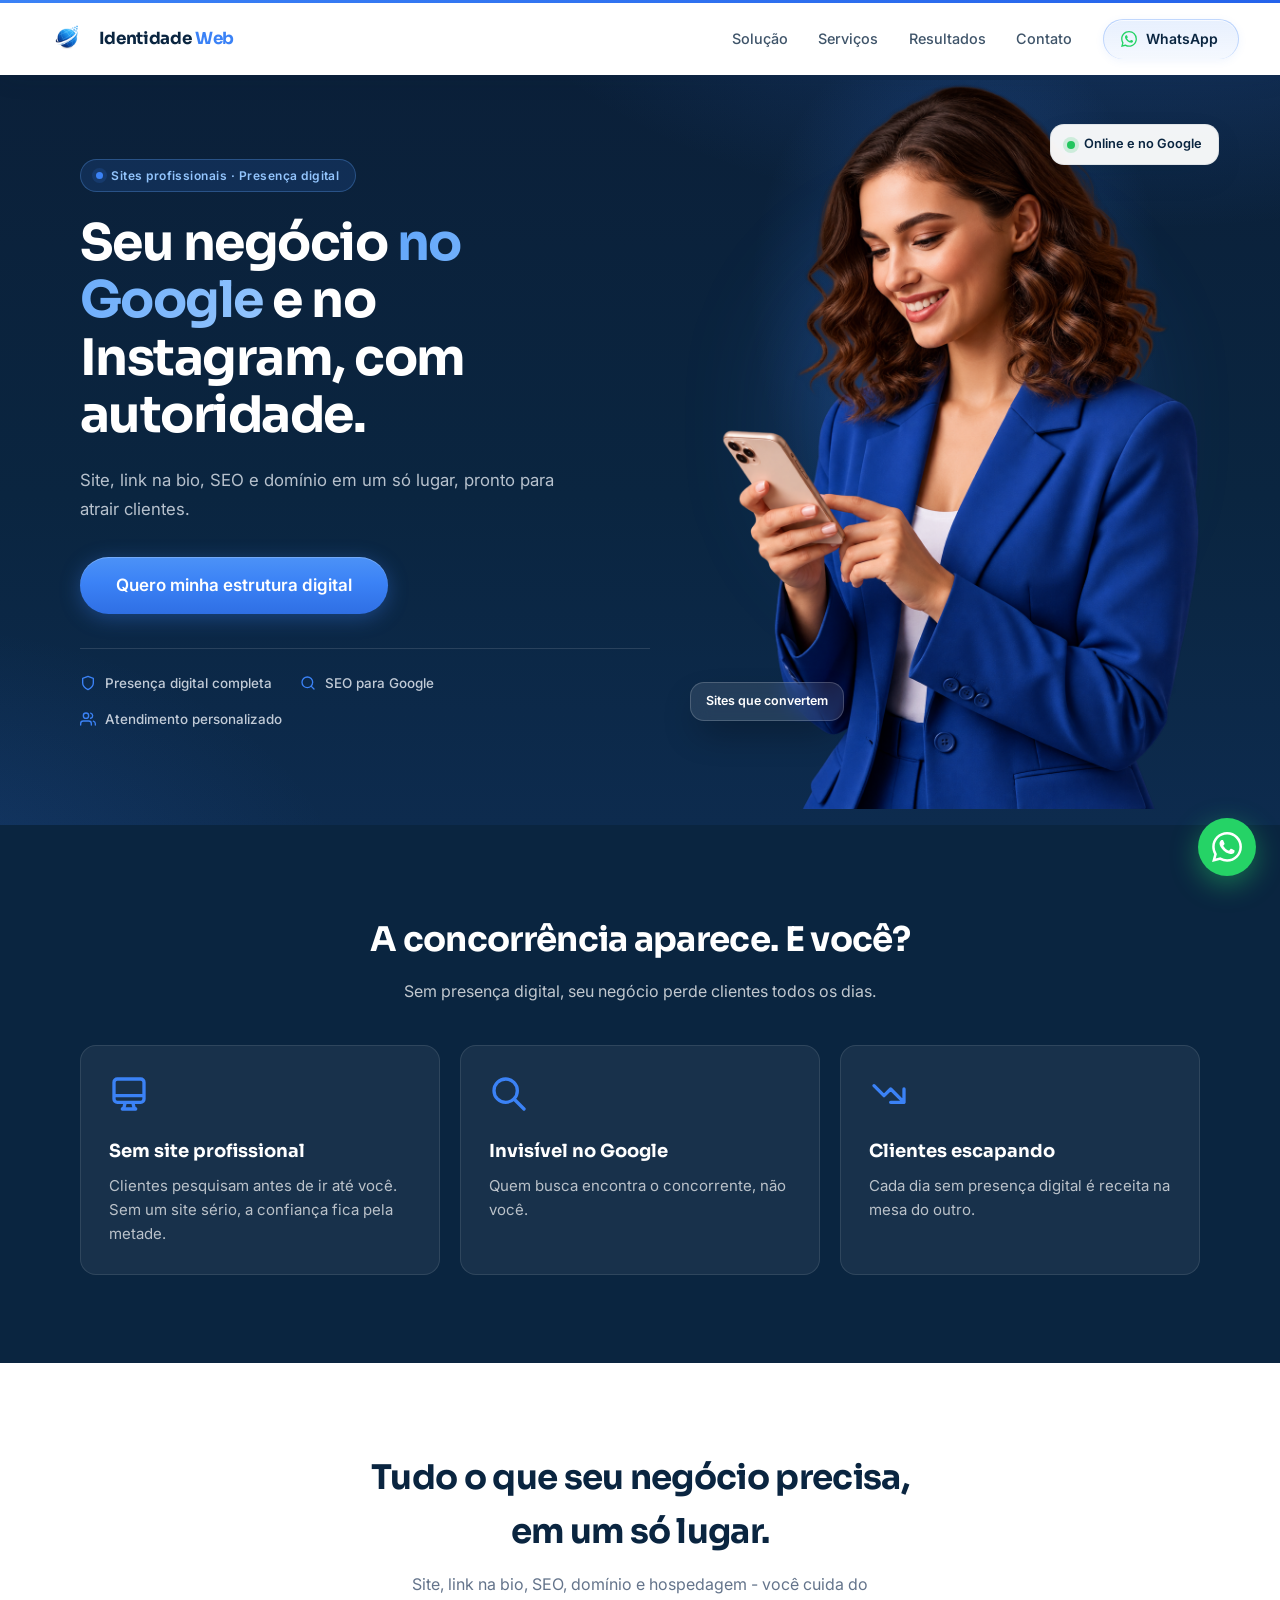
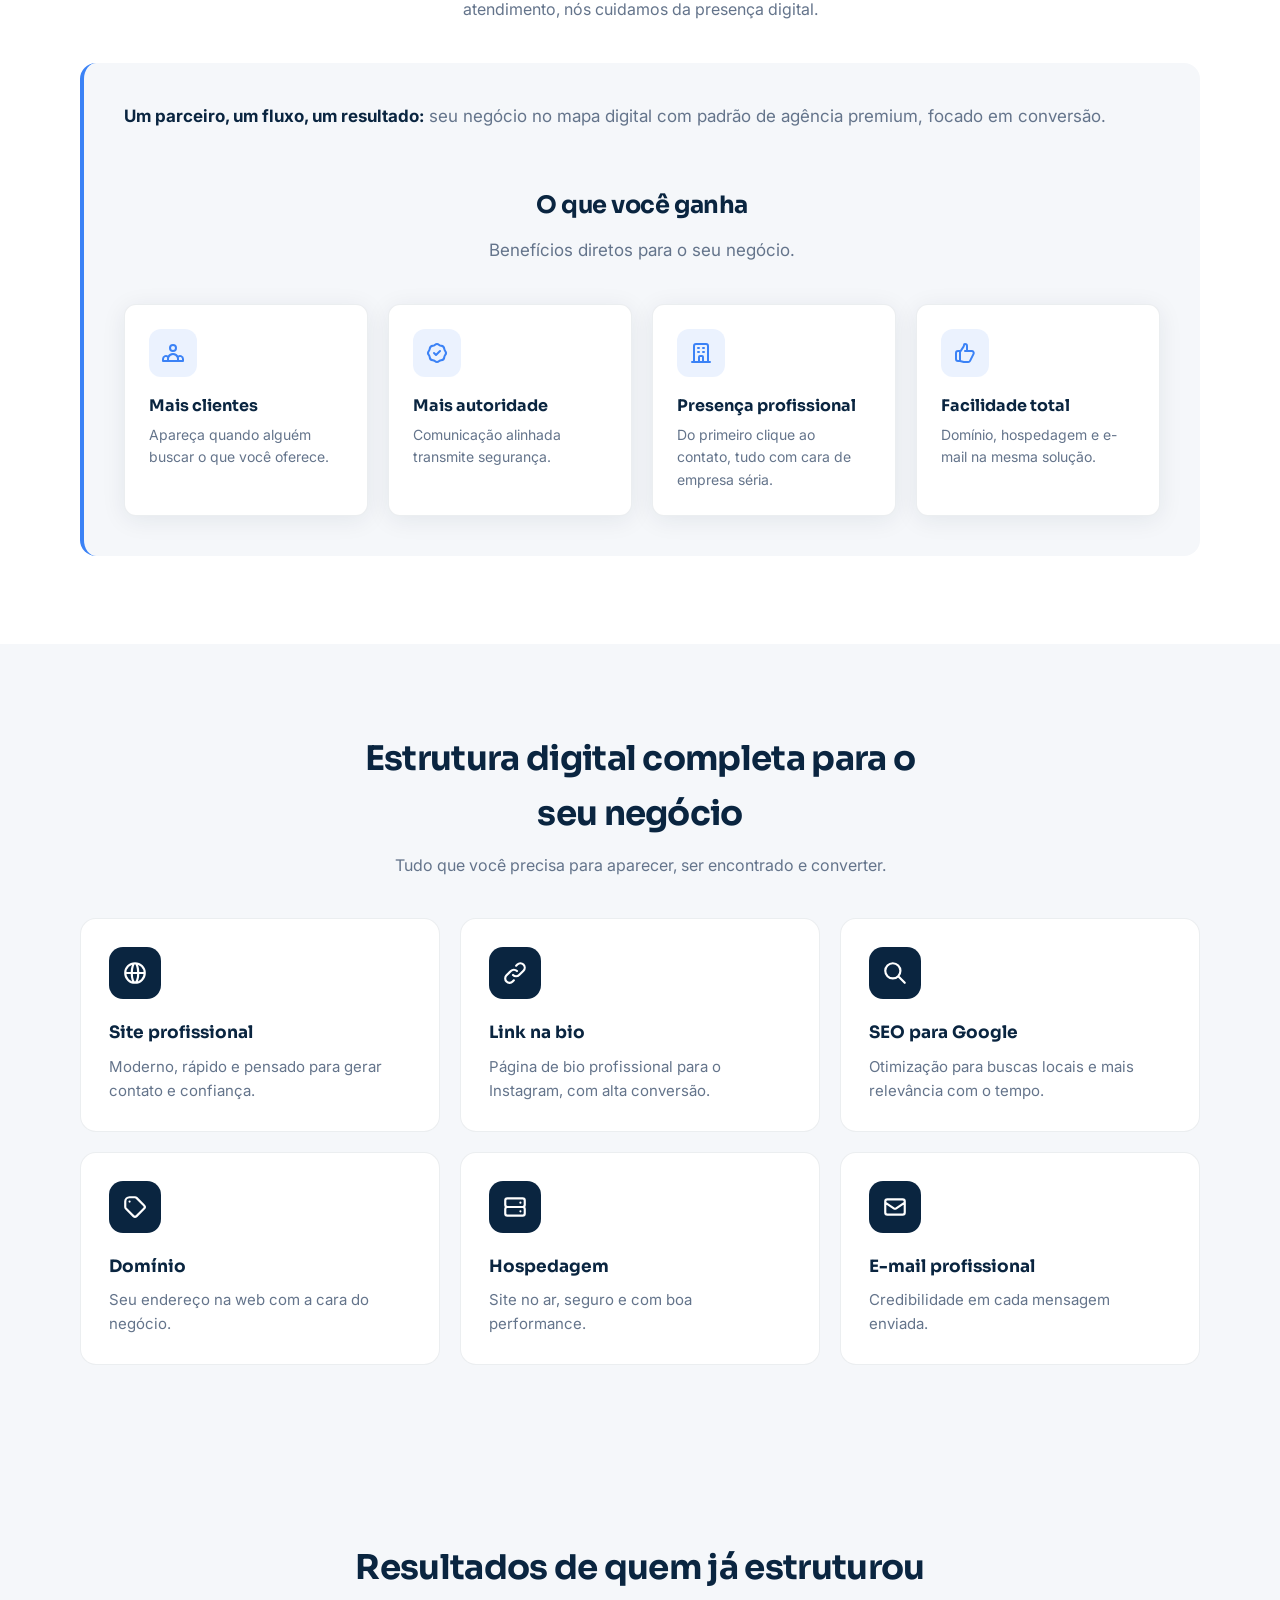
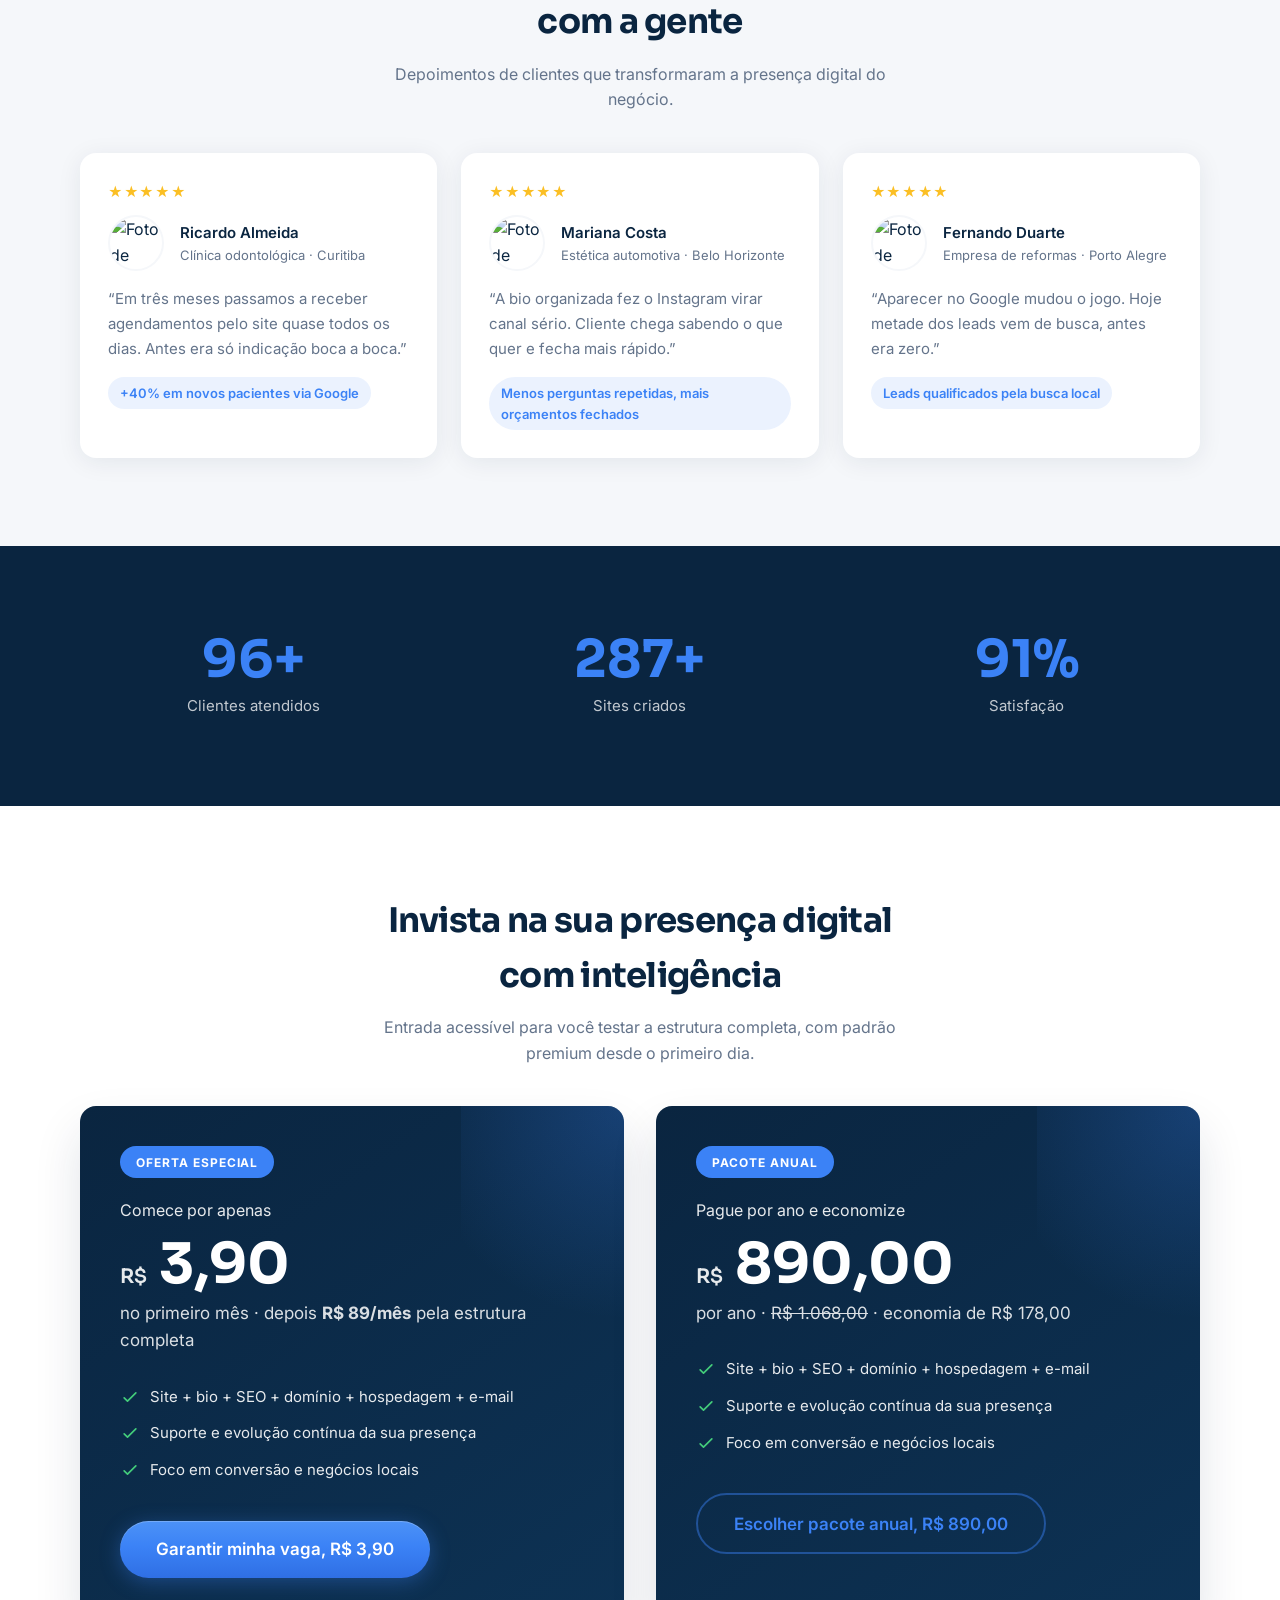
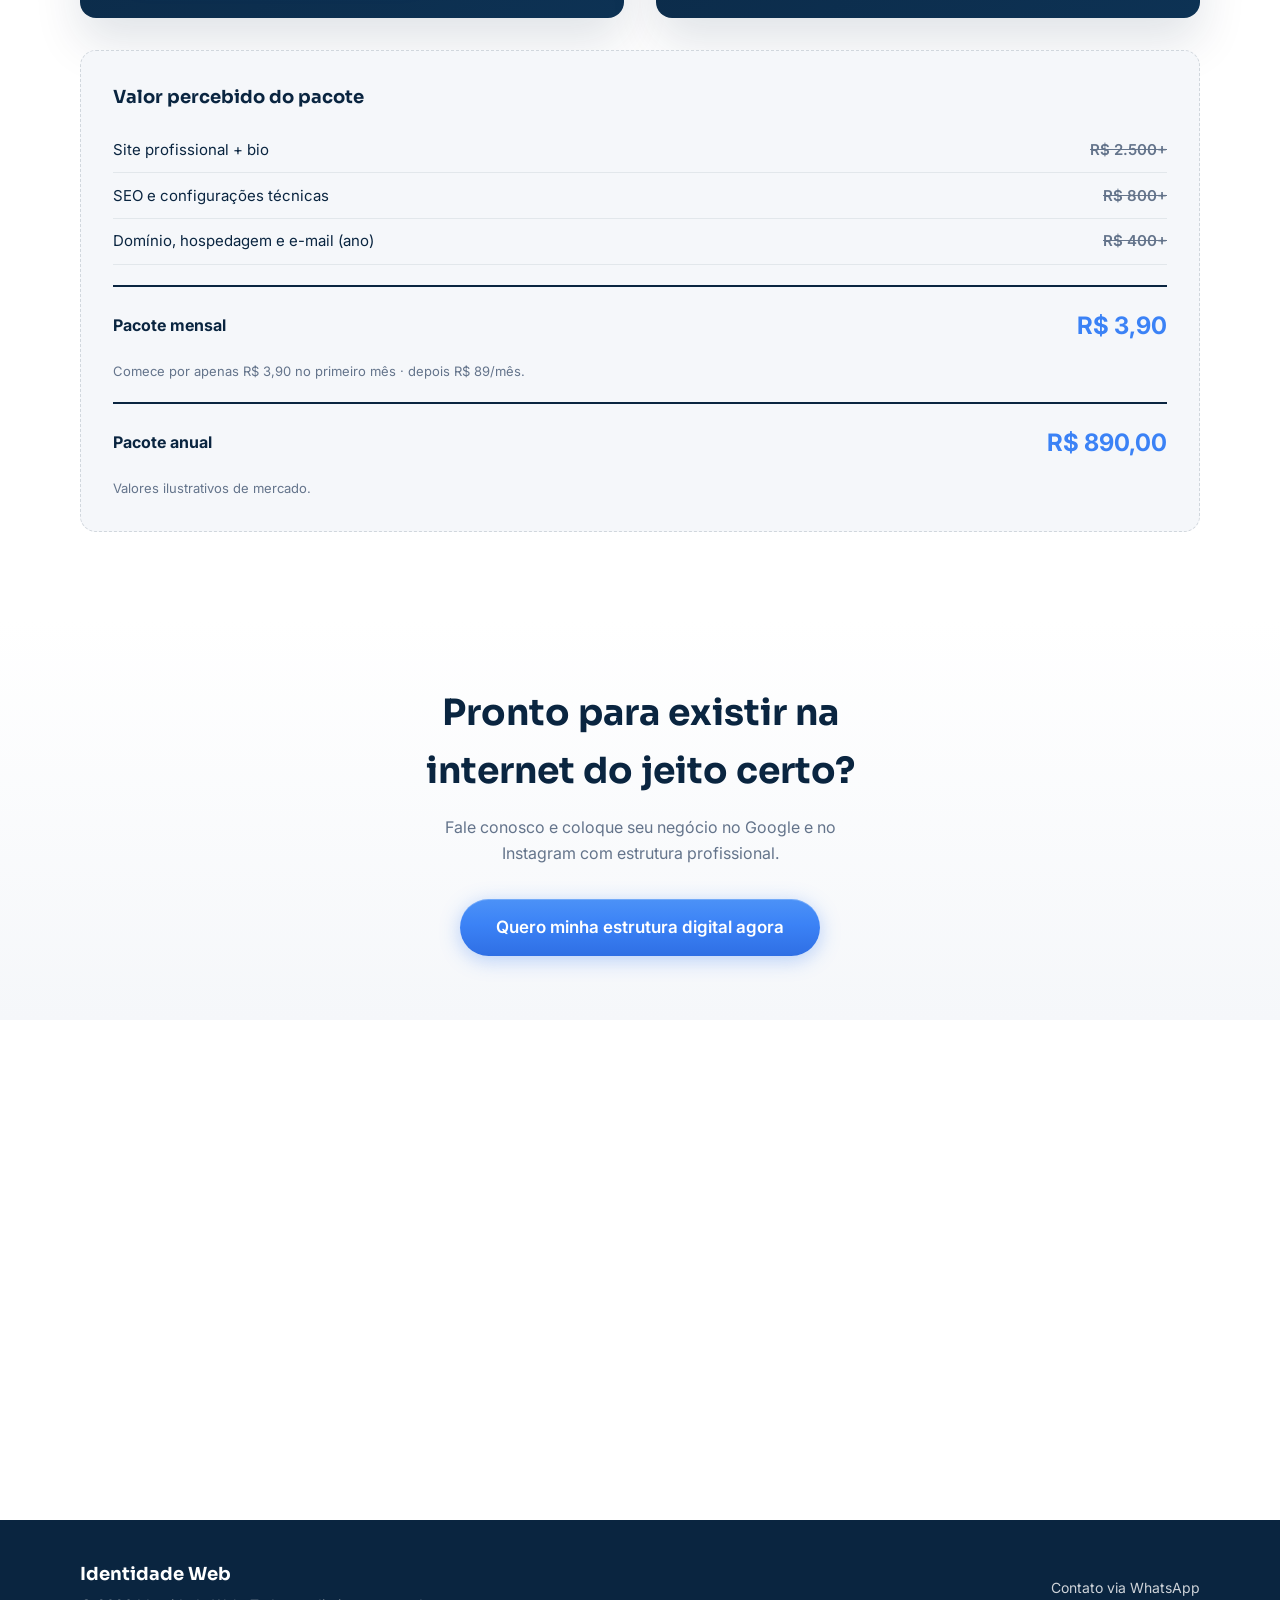
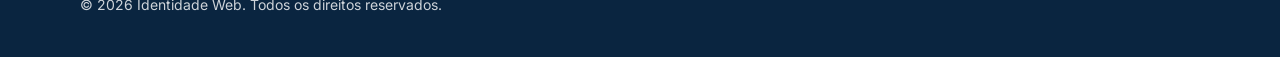
==== index.html @ 76426353 "atualização do site" ====
<!DOCTYPE html>
<html lang="pt-BR">
<head>
  <meta charset="UTF-8" />
  <meta name="viewport" content="width=device-width, initial-scale=1.0" />
  <meta name="robots" content="index, follow, max-image-preview:large, max-snippet:-1, max-video-preview:-1" />
  <meta name="author" content="Identidade Web, Alex Sander Campos Lopes" />
  <link rel="canonical" href="https://identidadeweb.com/" />
  <meta name="description" content="Criação de site profissional, link na bio personalizado e estrutura digital para pequenas empresas e negócios locais no Brasil. Presença digital no Google e Instagram, SEO, domínio e hospedagem. Comece por R$ 3,90, Identidade Web." />
  <meta name="theme-color" content="#0A2540" />
  <meta property="og:title" content="Criação de Site Profissional e Estrutura Digital | Identidade Web" />
  <meta property="og:description" content="Site profissional, link na bio e presença digital para empresas locais. Atraia clientes pelo Google e Instagram. Fale no WhatsApp." />
  <meta property="og:type" content="website" />
  <meta property="og:url" content="https://identidadeweb.com/" />
  <meta property="og:image" content="https://identidadeweb.com/assets/logo%20identidade%20web.png" />
  <meta property="og:locale" content="pt_BR" />
  <meta name="twitter:card" content="summary_large_image" />
  <meta name="twitter:title" content="Identidade Web | Criação de Sites e Estrutura Digital" />
  <meta name="twitter:description" content="Site profissional, link na bio e SEO para negócios locais no Brasil." />
  <title>Identidade Web | Criação de Site Profissional, Negócios Locais</title>
  <link rel="icon" type="image/png" href="assets/logo%20identidade%20web.png" sizes="32x32" />
  <link rel="icon" type="image/png" href="assets/logo%20identidade%20web.png" sizes="64x64" />
  <link rel="icon" type="image/png" href="assets/logo%20identidade%20web.png" sizes="96x96" />
  <link rel="apple-touch-icon" href="assets/logo%20identidade%20web.png" sizes="180x180" />
  <link rel="preconnect" href="https://fonts.googleapis.com" />
  <link rel="preconnect" href="https://fonts.gstatic.com" crossorigin />
  <link href="https://fonts.googleapis.com/css2?family=Inter:wght@400;500;600;700&family=Sora:wght@600;700&display=swap" rel="stylesheet" />
  <script type="application/ld+json">
  {
    "@context": "https://schema.org",
    "@graph": [
      {
        "@type": "Organization",
        "@id": "https://identidadeweb.com/#organization",
        "name": "Identidade Web",
        "url": "https://identidadeweb.com/",
        "logo": "https://identidadeweb.com/assets/logo%20identidade%20web.png",
        "email": "contato@identidadeweb.com",
        "telephone": "+55-92-99253-4622",
        "description": "Criação de sites profissionais, páginas de link na bio, SEO para Google e estrutura digital completa para pequenas empresas e negócios locais no Brasil.",
        "foundingLocation": { "@type": "Place", "name": "Brasil" },
        "areaServed": { "@type": "Country", "name": "Brasil" },
        "founder": { "@id": "https://identidadeweb.com/#person-alex" },
        "contactPoint": {
          "@type": "ContactPoint",
          "telephone": "+55-92-99253-4622",
          "contactType": "sales",
          "email": "contato@identidadeweb.com",
          "availableLanguage": "pt-BR",
          "areaServed": "BR"
        }
      },
      {
        "@type": "LocalBusiness",
        "@id": "https://identidadeweb.com/#localbusiness",
        "name": "Identidade Web",
        "image": "https://identidadeweb.com/assets/logo%20identidade%20web.png",
        "url": "https://identidadeweb.com/",
        "telephone": "+55-92-99253-4622",
        "email": "contato@identidadeweb.com",
        "priceRange": "$$",
        "address": {
          "@type": "PostalAddress",
          "addressCountry": "BR",
          "addressRegion": "AM"
        },
        "areaServed": { "@type": "Country", "name": "Brasil" },
        "description": "Agência de criação de site profissional, link na bio personalizado e presença digital para empresas e negócios locais."
      },
      {
        "@type": "Person",
        "@id": "https://identidadeweb.com/#person-alex",
        "name": "Alex Sander Campos Lopes",
        "jobTitle": "CEO e Fundador",
        "worksFor": { "@id": "https://identidadeweb.com/#organization" },
        "url": "https://identidadeweb.com/"
      },
      {
        "@type": "WebSite",
        "@id": "https://identidadeweb.com/#website",
        "url": "https://identidadeweb.com/",
        "name": "Identidade Web",
        "inLanguage": "pt-BR",
        "publisher": { "@id": "https://identidadeweb.com/#organization" }
      }
    ]
  }
  </script>
  <style>
    :root {
      --navy: #0A2540;
      --white: #FFFFFF;
      --gray-bg: #F5F7FA;
      --accent: #3B82F6;
      --accent-hover: #2563EB;
      --text-muted: #64748B;
      --shadow: 0 4px 24px rgba(10, 37, 64, 0.08);
      --shadow-lg: 0 24px 48px rgba(10, 37, 64, 0.12);
      --radius: 16px;
      --radius-sm: 12px;
      --transition: 0.35s cubic-bezier(0.4, 0, 0.2, 1);
      --whatsapp: #25D366;
    }

    *, *::before, *::after { box-sizing: border-box; margin: 0; padding: 0; }
    html { scroll-behavior: smooth; }
    body {
      font-family: 'Inter', system-ui, -apple-system, sans-serif;
      color: var(--navy);
      background: var(--white);
      line-height: 1.6;
      overflow-x: hidden;
    }

    img { max-width: 100%; height: auto; display: block; }
    a { color: inherit; text-decoration: none; }

    .container {
      width: min(1120px, 100% - 2rem);
      margin-inline: auto;
    }

    /* Reveal on scroll */
    .reveal {
      opacity: 0;
      transform: translateY(28px);
      transition: opacity 0.7s var(--transition), transform 0.7s var(--transition);
    }
    .reveal.visible {
      opacity: 1;
      transform: translateY(0);
    }
    .reveal-delay-1 { transition-delay: 0.1s; }
    .reveal-delay-2 { transition-delay: 0.2s; }
    .reveal-delay-3 { transition-delay: 0.3s; }

    /* Header */
    .header {
      position: fixed;
      top: 0;
      left: 0;
      right: 0;
      z-index: 100;
      background: transparent;
      transition: background var(--transition), box-shadow var(--transition);
    }
    /* Initial state: full-width white bar */
    .header:not(.scrolled) {
      background: var(--white);
      box-shadow: 0 4px 24px rgba(10, 37, 64, 0.08);
    }
    /* Thin blue top bar (always visible) */
    .header::before {
      content: '';
      position: absolute;
      top: 0;
      left: 0;
      right: 0;
      height: 3px;
      background: linear-gradient(90deg, var(--accent), var(--accent-hover));
      z-index: 2;
    }
    .header-inner {
      display: flex;
      align-items: center;
      justify-content: space-between;
      gap: 1.5rem;
      height: 72px;
      padding: 0.5rem .5rem 0.5rem 1rem;
      margin-top: 3px;
      border-radius: 999px;
      background: transparent;
      border: 1px solid transparent;
      transition: background var(--transition), border-color var(--transition), box-shadow var(--transition), padding var(--transition), border-radius 0.5s cubic-bezier(0.4, 0, 0.2, 1), width 0.5s cubic-bezier(0.4, 0, 0.2, 1);
    }
    /* Initial state: stretched menu, near full-width (auto margin centers → 2rem each side) */
    .header:not(.scrolled) .header-inner {
      width: calc(100% - 4rem);
      padding: 0.5rem 0.5rem 0.5rem 0.75rem;
      border-radius: 0;
    }
    /* Scrolled: pill-shaped floating menu with white background */
    .header.scrolled {
      background: transparent;
      box-shadow: none;
    }
    .header.scrolled .header-inner {
      border-radius: 999px;
      background: rgba(255, 255, 255, 0.95);
      backdrop-filter: blur(14px);
      -webkit-backdrop-filter: blur(14px);
      border-color: rgba(10, 37, 64, 0.08);
      box-shadow: 0 12px 40px -12px rgba(10, 37, 64, 0.18);
      padding: 0.4rem 0.5rem 0.4rem 0.6rem;
      margin-top: 0.75rem;
    }
    .logo-link {
      display: inline-flex;
      align-items: center;
      gap: 0.6rem;
      flex-shrink: 0;
      transition: opacity 0.2s ease;
    }
    .logo-link:hover { opacity: 0.9; }
    .logo-mark {
      height: 44px;
      width: auto;
      max-width: 60px;
      object-fit: contain;
      object-position: left center;
      display: block;
      flex-shrink: 0;
    }
    .logo-text {
      font-family: 'Sora', sans-serif;
      font-weight: 700;
      font-size: 1.05rem;
      letter-spacing: -0.02em;
      color: var(--navy);
      line-height: 1.2;
      white-space: nowrap;
    }
    .logo-text span { color: var(--accent); }

    /* Main navigation */
    .main-nav {
      display: flex;
      align-items: center;
      gap: 1.9rem;
    }
    .main-nav a {
      font-size: 0.9rem;
      font-weight: 500;
      color: var(--navy);
      opacity: 0.78;
      position: relative;
      padding: 0.25rem 0;
      white-space: nowrap;
      transition: color var(--transition), opacity var(--transition);
    }
    .main-nav a::after {
      content: '';
      position: absolute;
      left: 0;
      right: 100%;
      bottom: 0;
      height: 2px;
      border-radius: 2px;
      background: var(--accent);
      transition: right 0.3s cubic-bezier(0.4, 0, 0.2, 1);
    }
    .main-nav a:hover { opacity: 1; color: var(--accent); }
    .main-nav a:hover::after { right: 0; }

    .main-nav .nav-cta {
      display: inline-flex;
      align-items: center;
      justify-content: center;
      gap: 0.55rem;
      padding: 0.55rem 1.25rem 0.55rem 1.1rem;
      font-weight: 600;
      font-size: 0.875rem;
      color: var(--navy);
      opacity: 1;
      background: linear-gradient(180deg, rgba(59, 130, 246, 0.12), rgba(59, 130, 246, 0.05));
      border: 1px solid rgba(59, 130, 246, 0.28);
      border-bottom: none;
      border-radius: 999px;
      white-space: nowrap;
      box-shadow: inset 0 1px 0 rgba(255, 255, 255, 0.7), 0 2px 8px rgba(59, 130, 246, 0.08);
      transition: color var(--transition), background var(--transition), border-color var(--transition), box-shadow var(--transition), transform 0.2s ease;
    }
    .main-nav .nav-cta::after { display: none; }
    .main-nav .nav-cta svg {
      width: 16px;
      height: 16px;
      color: var(--whatsapp);
      flex-shrink: 0;
      transition: color var(--transition);
    }
    .main-nav .nav-cta:hover {
      color: var(--white);
      background: linear-gradient(180deg, #4C92F7 0%, var(--accent) 45%, #2F6FE4 100%);
      border-color: transparent;
      transform: translateY(-1px);
      box-shadow: 0 10px 24px rgba(59, 130, 246, 0.32), inset 0 1px 0 rgba(255, 255, 255, 0.22);
    }
    .main-nav .nav-cta:hover svg { color: var(--white); }
    .main-nav .nav-cta:active {
      transform: translateY(0);
      box-shadow: 0 4px 12px rgba(59, 130, 246, 0.24);
    }

    /* Mobile menu */
    .nav-toggle {
      display: none;
      flex-direction: column;
      justify-content: center;
      gap: 5px;
      width: 42px;
      height: 42px;
      padding: 10px;
      background: transparent;
      border: none;
      border-radius: 10px;
      cursor: pointer;
    }
    .nav-toggle span {
      display: block;
      height: 2px;
      width: 100%;
      background: var(--navy);
      border-radius: 2px;
      transition: transform 0.3s cubic-bezier(0.4, 0, 0.2, 1), opacity 0.2s ease;
    }
    .nav-toggle[aria-expanded="true"] span:nth-child(1) { transform: translateY(7px) rotate(45deg); }
    .nav-toggle[aria-expanded="true"] span:nth-child(2) { opacity: 0; }
    .nav-toggle[aria-expanded="true"] span:nth-child(3) { transform: translateY(-7px) rotate(-45deg); }
    .nav-overlay {
      position: fixed;
      inset: 0;
      background: rgba(10, 37, 64, 0.4);
      opacity: 0;
      pointer-events: none;
      transition: opacity 0.3s ease;
      z-index: 80;
    }
    .nav-overlay.show { opacity: 1; pointer-events: auto; }

    /* Mobile drawer header (hidden on desktop) */
    .nav-mobile-head {
      display: none;
      align-items: center;
      justify-content: space-between;
    }
    .nav-mobile-brand {
      font-family: 'Sora', sans-serif;
      font-weight: 700;
      font-size: 1.125rem;
      color: var(--navy);
    }
    .nav-close {
      display: inline-flex;
      align-items: center;
      justify-content: center;
      width: 40px;
      height: 40px;
      padding: 0;
      background: transparent;
      border: none;
      border-radius: 50%;
      color: var(--navy);
      cursor: pointer;
      transition: background 0.2s ease, transform 0.2s ease;
    }
    .nav-close svg {
      width: 22px;
      height: 22px;
    }
    .nav-close:hover {
      background: rgba(10, 37, 64, 0.06);
      transform: rotate(90deg);
    }

    @media (max-width: 900px) {
      .header:not(.scrolled) .header-inner { height: 64px; padding: 0.35rem 0.5rem 0.35rem 0.75rem; }
      .header.scrolled .header-inner { height: 64px; padding: 0.35rem 0.4rem 0.35rem 0.75rem; margin-top: 0.6rem; }
      .logo-mark { height: 38px; }
      .main-nav {
        position: fixed;
        top: 0;
        right: 0;
        height: 100dvh;
        width: min(320px, 82vw);
        flex-direction: column;
        justify-content: flex-start;
        align-items: stretch;
        gap: 0;
        background: var(--white);
        box-shadow: -16px 0 48px rgba(10, 37, 64, 0.12);
        padding: 1rem 1.75rem 2rem;
        transform: translateX(100%);
        transition: transform 0.35s cubic-bezier(0.4, 0, 0.2, 1);
        z-index: 90;
        overflow-y: auto;
      }
      .main-nav.open { transform: translateX(0); }
      .nav-mobile-head {
        display: flex;
        margin-bottom: 1rem;
      }
      .main-nav a {
        width: 100%;
        padding: 1rem 0;
        font-size: 1.05rem;
        border-bottom: 1px solid rgba(10, 37, 64, 0.06);
      }
      .main-nav a::after { display: none; }
      .main-nav .nav-cta {
        margin-top: 1.5rem;
        width: 100%;
        justify-content: center;
      }
      .nav-toggle { display: flex; }
    }

    /* Buttons */
    .btn {
      display: inline-flex;
      align-items: center;
      justify-content: center;
      gap: 0.55rem;
      padding: 1rem 1.75rem;
      font-weight: 600;
      font-size: 1rem;
      line-height: 1.2;
      border-radius: 999px;
      border: none;
      cursor: pointer;
      text-align: center;
      transition: transform 0.2s ease, box-shadow var(--transition), background var(--transition), border-color var(--transition);
    }
    .btn-primary {
      background: linear-gradient(180deg, #4C92F7 0%, var(--accent) 45%, #2F6FE4 100%);
      color: var(--white);
      box-shadow: 0 4px 20px rgba(59, 130, 246, 0.35), inset 0 1px 0 rgba(255, 255, 255, 0.22);
    }
    .btn-primary:hover {
      transform: translateY(-3px);
      box-shadow: 0 12px 32px rgba(59, 130, 246, 0.42), inset 0 1px 0 rgba(255, 255, 255, 0.22);
    }
    .btn-primary:active {
      transform: translateY(-1px);
      box-shadow: 0 6px 18px rgba(59, 130, 246, 0.36), inset 0 1px 0 rgba(255, 255, 255, 0.22);
    }
    .btn-lg {
      padding: 1.15rem 2.25rem;
      font-size: 1.0625rem;
    }
    .btn-secondary {
      background: var(--white);
      color: var(--navy);
      border: 1px solid rgba(10, 37, 64, 0.14);
      box-shadow: 0 2px 8px rgba(10, 37, 64, 0.04);
    }
    .btn-secondary:hover {
      transform: translateY(-3px);
      border-color: rgba(59, 130, 246, 0.4);
      box-shadow: 0 10px 24px rgba(10, 37, 64, 0.1);
    }
    .btn-outline {
      color: var(--accent);
      border: 2px solid rgba(59, 130, 246, 0.45);
      background: transparent;
    }
    .btn-outline:hover {
      background: var(--accent);
      color: var(--white);
      transform: translateY(-2px);
      box-shadow: 0 10px 26px rgba(59, 130, 246, 0.32);
    }
    @media (max-width: 640px) {
      .btn { width: 100%; max-width: 100%; padding: 0.95rem 1.25rem; }
      .btn-lg { padding: 1rem 1.25rem; font-size: 1rem; }
    }

    /* Hero */
    .hero {
      position: relative;
      overflow: hidden;
      padding: 8.5rem 0 5rem;
      background:
        radial-gradient(1100px 520px at 88% -10%, rgba(59, 130, 246, 0.28), transparent 60%),
        radial-gradient(800px 480px at -10% 110%, rgba(59, 130, 246, 0.16), transparent 60%),
        linear-gradient(180deg, #0B1F38 0%, #0A2540 60%, #0D2B4E 100%);
    }
    @media (min-width: 900px) {
      .hero { padding: 9rem 0 6rem; }
    }
    .hero-grid {
      display: grid;
      gap: 3.5rem;
      align-items: center;
    }
    @media (min-width: 900px) {
      .hero-grid {
        grid-template-columns: minmax(0, 1.08fr) minmax(0, 0.92fr);
        gap: 4rem;
        margin-top: -4rem;
        margin-bottom: -5rem;
      }
    }
    .hero-badge {
      display: inline-flex;
      align-items: center;
      gap: 0.5rem;
      padding: 0.4rem 0.95rem;
      font-size: 0.75rem;
      font-weight: 600;
      letter-spacing: 0.04em;
      color: #93C5FD;
      background: rgba(59, 130, 246, 0.14);
      border: 1px solid rgba(96, 165, 250, 0.3);
      border-radius: 999px;
      margin-bottom: 1.4rem;
      white-space: nowrap;
    }
    @media (max-width: 420px) {
      .hero-badge {
        white-space: normal;
        line-height: 1.4;
      }
    }
    .hero-badge::before {
      content: '';
      width: 7px;
      height: 7px;
      border-radius: 50%;
      background: var(--accent);
      box-shadow: 0 0 0 4px rgba(59, 130, 246, 0.15);
    }
    .hero h1 {
      font-family: 'Sora', sans-serif;
      font-size: clamp(2.05rem, 4.6vw, 3.15rem);
      font-weight: 700;
      line-height: 1.14;
      letter-spacing: -0.03em;
      margin-bottom: 1.35rem;
      color: var(--white);
      max-width: 13ch;
    }
    .hero h1 em {
      font-style: normal;
      background: linear-gradient(120deg, #60A5FA 0%, #93C5FD 100%);
      -webkit-background-clip: text;
      background-clip: text;
      -webkit-text-fill-color: transparent;
    }
    .hero-sub {
      font-size: 1.05rem;
      line-height: 1.7;
      color: rgba(226, 232, 240, 0.8);
      max-width: 30rem;
      margin-bottom: 2.1rem;
    }
    .hero-sub strong { color: var(--white); font-weight: 600; }
    .hero-ctas {
      display: flex;
      flex-wrap: wrap;
      align-items: center;
      gap: 1rem;
      margin-bottom: 2.1rem;
    }

    /* Trust indicators */
    .hero-trust {
      display: flex;
      flex-wrap: wrap;
      align-items: center;
      gap: 0.9rem 1.75rem;
      padding-top: 1.5rem;
      border-top: 1px solid rgba(255, 255, 255, 0.12);
    }
    .trust-item {
      display: flex;
      align-items: center;
      gap: 0.55rem;
      font-size: 0.84rem;
      font-weight: 500;
      color: rgba(226, 232, 240, 0.85);
    }
    .trust-item svg {
      width: 16px;
      height: 16px;
      color: var(--accent);
      flex-shrink: 0;
    }

    /* Hero visual */
    .hero-visual {
      position: relative;
      display: flex;
      justify-content: center;
    }
    .hero-media {
      position: relative;
      z-index: 1;
      width: 100%;
      max-width: 560px;
      border-radius: 24px;
      overflow: hidden;
      
    }
    .hero-media img {
      width: 100%;
      height: auto;
      display: block;
    }
    /* Soft blue glow behind the media */
    .hero-media::before {
      content: '';
      position: absolute;
      inset: -2px;
      border-radius: 26px;
      background: radial-gradient(60% 55% at 50% 30%, rgba(59, 130, 246, 0.3), transparent 70%);
      z-index: -1;
      pointer-events: none;
    }
    /* Ambient blurred blob behind the card */
    .hero-visual::before {
      content: '';
      position: absolute;
      top: 8%;
      left: 50%;
      transform: translateX(-50%);
      width: 86%;
      height: 78%;
      background: radial-gradient(circle, rgba(59, 130, 246, 0.3) 0%, transparent 68%);
      filter: blur(38px);
      z-index: 0;
    }
    /* Floating chip */
    .hero-chip {
      position: absolute;
      z-index: 2;
      top: 6%;
      right: -4%;
      display: flex;
      align-items: center;
      gap: 0.6rem;
      padding: 0.6rem 1rem;
      background: rgba(255, 255, 255, 0.95);
      border: 1px solid rgba(10, 37, 64, 0.08);
      border-radius: 14px;
      box-shadow: 0 12px 32px -8px rgba(10, 37, 64, 0.22);
      font-size: 0.8rem;
      font-weight: 600;
      color: var(--navy);
      animation: floatChip 6s ease-in-out infinite;
    }
    .hero-chip .chip-dot {
      width: 8px;
      height: 8px;
      border-radius: 50%;
      background: #22C55E;
      box-shadow: 0 0 0 4px rgba(34, 197, 94, 0.18);
    }
    /* Floating tech element */
    .hero-float {
      position: absolute;
      z-index: 2;
      left: -5%;
      bottom: 12%;
      display: flex;
      align-items: center;
      gap: 0.55rem;
      padding: 0.55rem 0.95rem;
      background: rgba(255, 255, 255, 0.1);
      backdrop-filter: blur(10px);
      -webkit-backdrop-filter: blur(10px);
      border: 1px solid rgba(255, 255, 255, 0.18);
      border-radius: 14px;
      box-shadow: 0 16px 36px -10px rgba(0, 0, 0, 0.45);
      font-size: 0.78rem;
      font-weight: 600;
      color: var(--white);
      animation: floatChip 7s ease-in-out 0.8s infinite;
    }
    .hero-float svg {
      width: 18px;
      height: 18px;
      color: var(--accent);
    }
    @keyframes floatChip {
      0%, 100% { transform: translateY(0); }
      50% { transform: translateY(-10px); }
    }

    /* Responsive hero */
    @media (max-width: 899px) {
      .hero-visual { order: -1; margin-top: 0.5rem; }
      .hero-copy { order: 2; }
      .hero-media { max-width: 460px; }
      .hero-chip { right: 2%; }
      .hero-float { left: 2%; }
      .hero h1 { max-width: 100%; }
    }
    @media (max-width: 640px) {
      .hero { padding: 7rem 0 3.5rem; }
      .hero h1 { font-size: clamp(1.85rem, 8vw, 2.4rem); }
      .hero-ctas { flex-direction: column; align-items: stretch; }
      .hero-ctas .btn { width: 100%; max-width: 100%; }
      .hero-trust { gap: 0.8rem 1rem; }
      .hero-visual { margin-top: 0.25rem; }
      .hero-chip { top: 4%; right: 1%; }
      .hero-float { left: 1%; bottom: 10%; }
    }

    /* Mockup */
    .mockup-wrap {
      perspective: 1000px;
    }
    .mockup {
      position: relative;
      border-radius: var(--radius);
      background: var(--navy);
      padding: 0.75rem;
      box-shadow: var(--shadow-lg);
      transform: rotateY(-2deg) rotateX(2deg);
      transition: transform 0.5s ease;
    }
    .mockup:hover { transform: rotateY(0) rotateX(0); }
    .mockup-bar {
      display: flex;
      gap: 0.35rem;
      padding: 0.5rem 0.25rem 0.75rem;
    }
    .mockup-dot {
      width: 10px;
      height: 10px;
      border-radius: 50%;
      background: rgba(255,255,255,0.25);
    }
    .mockup-dot:first-child { background: #EF4444; }
    .mockup-dot:nth-child(2) { background: #F59E0B; }
    .mockup-dot:nth-child(3) { background: #22C55E; }
    .mockup-screen {
      background: var(--white);
      border-radius: var(--radius-sm);
      overflow: hidden;
      aspect-ratio: 4/3;
    }
    .mockup-screen-inner {
      padding: 1rem;
      height: 100%;
      background: linear-gradient(135deg, var(--gray-bg) 0%, var(--white) 50%);
    }
    .mockup-brand {
      display: flex;
      align-items: center;
      gap: 0.45rem;
      margin-bottom: 0.75rem;
    }
    .mockup-brand img {
      height: 26px;
      width: auto;
      max-width: 48px;
      object-fit: contain;
      object-position: left center;
      display: block;
      flex-shrink: 0;
    }
    .mockup-brand .mockup-brand-name {
      font-family: 'Sora', sans-serif;
      font-weight: 700;
      font-size: 0.8rem;
      color: var(--navy);
      letter-spacing: -0.02em;
      white-space: nowrap;
    }
    .mockup-brand .mockup-brand-name em {
      font-style: normal;
      color: var(--accent);
    }
    .mockup-blocks {
      display: grid;
      gap: 0.5rem;
    }
    .mockup-block {
      height: 8px;
      border-radius: 4px;
      background: rgba(10, 37, 64, 0.08);
    }
    .mockup-block.w-60 { width: 60%; }
    .mockup-block.w-80 { width: 80%; }
    .mockup-block.accent { background: rgba(59, 130, 246, 0.35); height: 32px; margin-top: 0.5rem; border-radius: 8px; }

    /* Sections */
    .section {
      padding: 4rem 0;
    }
    @media (min-width: 768px) {
      .section { padding: 5.5rem 0; }
    }
    .section-title {
      font-family: 'Sora', sans-serif;
      font-size: clamp(1.5rem, 4vw, 2.125rem);
      font-weight: 700;
      text-align: center;
      max-width: 36rem;
      margin-inline: auto;
      margin-bottom: 0.75rem;
      letter-spacing: -0.02em;
    }
    .section-lead {
      text-align: center;
      color: var(--text-muted);
      max-width: 34rem;
      margin-inline: auto;
    }

    /* Problem */
    .problem {
      background: var(--navy);
      color: var(--white);
    }
    .problem .section-title { color: var(--white); }
    .problem .section-lead { color: rgba(255,255,255,0.75); }
    .problem-grid {
      display: grid;
      gap: 1.25rem;
      margin-top: 2.5rem;
    }
    @media (min-width: 640px) {
      .problem-grid { grid-template-columns: repeat(3, 1fr); }
    }
    .problem-card {
      padding: 1.75rem;
      background: rgba(255,255,255,0.06);
      border: 1px solid rgba(255,255,255,0.1);
      border-radius: var(--radius);
      transition: border-color var(--transition), transform 0.3s ease, background var(--transition);
    }
    .problem-card:hover {
      border-color: rgba(59, 130, 246, 0.5);
      background: rgba(255,255,255,0.09);
      transform: translateY(-4px);
    }
    .problem-card svg {
      width: 40px;
      height: 40px;
      margin-bottom: 1rem;
      color: var(--accent);
    }
    .problem-card h3 {
      font-family: 'Sora', sans-serif;
      font-size: 1.125rem;
      margin-bottom: 0.5rem;
    }
    .problem-card p {
      font-size: 0.9375rem;
      color: rgba(255,255,255,0.7);
    }

    /* Solution + benefits */
    .solution-box {
      margin-top: 2.5rem;
      padding: 2rem;
      background: var(--gray-bg);
      border-radius: var(--radius);
      border-left: 4px solid var(--accent);
    }
    @media (min-width: 768px) {
      .solution-box { padding: 2.5rem; }
    }
    .solution-box p { font-size: 1.0625rem; color: var(--text-muted); }
    .solution-box strong { color: var(--navy); }

    .benefits-grid {
      display: grid;
      gap: 1.25rem;
      margin-top: 2.5rem;
    }
    @media (min-width: 640px) {
      .benefits-grid { grid-template-columns: repeat(2, 1fr); }
    }
    @media (min-width: 900px) {
      .benefits-grid { grid-template-columns: repeat(4, 1fr); }
    }
    .benefit-card {
      padding: 1.5rem;
      background: var(--white);
      border-radius: var(--radius-sm);
      border: 1px solid rgba(10, 37, 64, 0.08);
      box-shadow: var(--shadow);
      transition: transform 0.3s ease, box-shadow var(--transition), border-color var(--transition);
    }
    .benefit-card:hover {
      transform: translateY(-6px);
      box-shadow: var(--shadow-lg);
      border-color: rgba(59, 130, 246, 0.25);
    }
    .benefit-icon {
      width: 48px;
      height: 48px;
      display: flex;
      align-items: center;
      justify-content: center;
      background: rgba(59, 130, 246, 0.1);
      color: var(--accent);
      border-radius: 12px;
      margin-bottom: 1rem;
    }
    .benefit-card h3 {
      font-family: 'Sora', sans-serif;
      font-size: 1rem;
      margin-bottom: 0.35rem;
    }
    .benefit-card p { font-size: 0.875rem; color: var(--text-muted); }

    /* Services */
    .services-grid {
      display: grid;
      gap: 1.25rem;
      margin-top: 2.5rem;
    }
    @media (min-width: 640px) {
      .services-grid { grid-template-columns: repeat(2, 1fr); }
    }
    @media (min-width: 900px) {
      .services-grid { grid-template-columns: repeat(3, 1fr); }
    }
    .service-card {
      padding: 1.75rem;
      background: var(--white);
      border-radius: var(--radius);
      border: 1px solid rgba(10, 37, 64, 0.08);
      transition: transform 0.3s ease, border-color var(--transition), box-shadow var(--transition);
    }
    .service-card:hover {
      transform: translateY(-5px);
      border-color: var(--accent);
      box-shadow: 0 16px 40px rgba(59, 130, 246, 0.12);
    }
    .service-card .icon-wrap {
      width: 52px;
      height: 52px;
      display: flex;
      align-items: center;
      justify-content: center;
      background: var(--navy);
      color: var(--white);
      border-radius: 14px;
      margin-bottom: 1.25rem;
      transition: background var(--transition), transform 0.3s ease;
    }
    .service-card:hover .icon-wrap {
      background: var(--accent);
      transform: scale(1.05);
    }
    .service-card h3 {
      font-family: 'Sora', sans-serif;
      font-size: 1.0625rem;
      margin-bottom: 0.5rem;
    }
    .service-card p { font-size: 0.9375rem; color: var(--text-muted); }

    /* Testimonials */
    .testimonials {
      background: var(--gray-bg);
    }
    .testimonial-grid {
      display: grid;
      gap: 1.5rem;
      margin-top: 2.5rem;
    }
    @media (min-width: 768px) {
      .testimonial-grid { grid-template-columns: repeat(3, 1fr); }
    }
    .testimonial-card {
      padding: 1.75rem;
      background: var(--white);
      border-radius: var(--radius);
      box-shadow: var(--shadow);
      transition: transform 0.3s ease, box-shadow var(--transition);
    }
    .testimonial-card:hover {
      transform: translateY(-4px);
      box-shadow: var(--shadow-lg);
    }
    .testimonial-header {
      display: flex;
      align-items: center;
      gap: 1rem;
      margin-bottom: 1rem;
    }
    .testimonial-avatar {
      width: 56px;
      height: 56px;
      border-radius: 50%;
      object-fit: cover;
      border: 2px solid var(--gray-bg);
    }
    .testimonial-name {
      font-weight: 600;
      font-size: 0.9375rem;
    }
    .testimonial-role {
      font-size: 0.8125rem;
      color: var(--text-muted);
    }
    .testimonial-result {
      display: inline-block;
      margin-top: 1rem;
      padding: 0.35rem 0.75rem;
      font-size: 0.8125rem;
      font-weight: 600;
      color: var(--accent);
      background: rgba(59, 130, 246, 0.1);
      border-radius: 999px;
    }
    .testimonial-quote {
      font-size: 0.9375rem;
      color: var(--text-muted);
      line-height: 1.65;
    }
    .stars { color: #FBBF24; font-size: 0.875rem; letter-spacing: 0.05em; margin-bottom: 0.75rem; }

    /* Client logos */
    .trusted {
      background: #FAFBFC;
      padding-top: 2rem;
    }
    .trusted-title {
      text-align: center;
      font-family: 'Sora', sans-serif;
      font-size: clamp(1.12rem, 2.6vw, 1.35rem);
      font-weight: 600;
      letter-spacing: -0.01em;
      margin-bottom: 0.8rem;
      color: var(--navy);
      opacity: 0.9;
    }
    .trusted-grid {
      display: grid;
      gap: 0.75rem;
      grid-template-columns: repeat(2, minmax(0, 1fr));
    }
    .trusted-container {
      overflow-x: auto;
      scroll-snap-type: none;
      -webkit-overflow-scrolling: touch;
      scrollbar-width: none;
      -ms-overflow-style: none;
    }
    .trusted-container::-webkit-scrollbar {
      display: none;
    }
    .trusted-container .trusted-grid {
      display: flex;
      flex-direction: row;
      gap: 0.75rem;
      min-width: max-content;
    }
    .trusted-container .trusted-item {
      scroll-snap-align: none;
      flex-shrink: 0;
      width: 180px;
      min-width: 180px;
    }
    @media (min-width: 640px) {
      .trusted-container {
        overflow-x: auto;
      }
      .trusted-container .trusted-item {
        width: 180px;
      }
    }
    @media (min-width: 900px) {
      .trusted-container {
        overflow-x: auto;
      }
      .trusted-container .trusted-item {
        width: 180px;
      }
    }
    .trusted-item {
      min-height: 78px;
      /*border: 1px solid rgba(10, 37, 64, 0.06);*/
      border-radius: 12px;
      /*background: #F5F7FA;*/
      display: flex;
      align-items: center;
      justify-content: center;
      padding: 0.95rem 0.8rem;
      box-shadow: 0 1px 2px rgba(10, 37, 64, 0.03);
      transition: transform 0.2s ease, box-shadow var(--transition), border-color var(--transition), background 0.25s ease;
    }
    .trusted-logo {
      display: inline-flex;
      align-items: center;
      gap: 0.5rem;
      max-width: 100%;
      min-width: 0;
    }
    .trusted-mark {
      width: 0px;
      height: 0px;
      border-radius: 999px;
      background: linear-gradient(145deg, rgba(59, 130, 246, 0.2), rgba(10, 37, 64, 0.18));
      color: var(--navy);
      display: inline-flex;
      align-items: center;
      justify-content: center;
      font-size: 0.625rem;
      font-weight: 700;
      letter-spacing: 0.02em;
      flex-shrink: 0;
    }
    .trusted-name {
      font-weight: 600;
      font-size: 0.93rem;
      color: var(--navy);
      white-space: nowrap;
      overflow: hidden;
      text-overflow: ellipsis;
    }
    .trusted-item:hover {
      transform: translateY(-2px);
      background: #FFFFFF;
      border-color: rgba(59, 130, 246, 0.28);
      box-shadow: 0 10px 22px rgba(10, 37, 64, 0.08);
    }

    /* Stats */
    .stats {
      background: var(--navy);
      color: var(--white);
    }
    .stats-grid {
      display: grid;
      gap: 2rem;
      text-align: center;
    }
    @media (min-width: 640px) {
      .stats-grid { grid-template-columns: repeat(3, 1fr); gap: 2.5rem; }
    }
    .stat-item .num {
      font-family: 'Sora', sans-serif;
      font-size: clamp(2.25rem, 6vw, 3.25rem);
      font-weight: 700;
      color: var(--accent);
      line-height: 1;
      margin-bottom: 0.5rem;
    }
    .stat-item .label {
      font-size: 0.9375rem;
      color: rgba(255,255,255,0.75);
    }

    /* Offer */
    .offer-wrap {
      margin-top: 2.5rem;
      display: grid;
      gap: 2rem;
      align-items: center;
    }
    .offer-cards {
      display: grid;
      gap: 2rem;
    }
    @media (min-width: 768px) {
      .offer-wrap { grid-template-columns: 1fr; }
      .offer-cards { grid-template-columns: 1fr 1fr; }
    }
    .offer-card {
      padding: 2.5rem;
      background: linear-gradient(145deg, var(--navy) 0%, #0d3254 100%);
      color: var(--white);
      border-radius: var(--radius);
      box-shadow: var(--shadow-lg);
      position: relative;
      overflow: hidden;
    }
    @media (max-width: 480px) {
      .offer-card { padding: 1.75rem 1.25rem; }
      .offer-price { font-size: clamp(2.25rem, 10vw, 3rem); }
      .offer-card .btn { width: 100%; }
      .value-stack { padding: 1.5rem 1.25rem; }
    }
    .offer-card::before {
      content: '';
      position: absolute;
      top: -50%;
      right: -30%;
      width: 60%;
      height: 100%;
      background: radial-gradient(circle, rgba(59, 130, 246, 0.25) 0%, transparent 70%);
      pointer-events: none;
    }
    .offer-pill {
      display: inline-block;
      padding: 0.4rem 1rem;
      font-size: 0.75rem;
      font-weight: 700;
      text-transform: uppercase;
      letter-spacing: 0.08em;
      background: var(--accent);
      border-radius: 999px;
      margin-bottom: 1.25rem;
    }
    .offer-price {
      font-family: 'Sora', sans-serif;
      font-size: clamp(2.5rem, 8vw, 3.5rem);
      font-weight: 700;
      line-height: 1;
      margin-bottom: 0.5rem;
    }
    .offer-price small {
      font-size: 1.25rem;
      font-weight: 600;
      opacity: 0.9;
    }
    .offer-after {
      font-size: 1.0625rem;
      opacity: 0.85;
      margin-bottom: 1.5rem;
    }
    .offer-list {
      list-style: none;
      margin-bottom: 2rem;
    }
    .offer-list li {
      display: flex;
      align-items: center;
      gap: 0.65rem;
      padding: 0.4rem 0;
      font-size: 0.9375rem;
      opacity: 0.9;
    }
    .offer-list svg { flex-shrink: 0; color: #4ADE80; }
    .value-stack {
      padding: 2rem;
      background: var(--gray-bg);
      border-radius: var(--radius);
      border: 1px dashed rgba(10, 37, 64, 0.15);
    }
    .value-stack h3 {
      font-family: 'Sora', sans-serif;
      font-size: 1.125rem;
      margin-bottom: 1rem;
    }
    .value-row {
      display: flex;
      justify-content: space-between;
      padding: 0.65rem 0;
      border-bottom: 1px solid rgba(10, 37, 64, 0.08);
      font-size: 0.9375rem;
    }
    .value-row:last-child { border-bottom: none; }
    .value-row span:last-child { font-weight: 600; text-decoration: line-through; color: var(--text-muted); }
    .value-total {
      margin-top: 1.25rem;
      padding-top: 1.25rem;
      border-top: 2px solid var(--navy);
      display: flex;
      justify-content: space-between;
      align-items: center;
      font-weight: 700;
    }
    .value-total span:last-child {
      font-size: 1.5rem;
      color: var(--accent);
      text-decoration: none;
    }

    /* CTA final */
    .cta-final {
      text-align: center;
      padding: 4rem 0;
      background: linear-gradient(180deg, var(--white) 0%, var(--gray-bg) 100%);
    }
    .cta-final h2 {
      font-family: 'Sora', sans-serif;
      font-size: clamp(1.5rem, 4vw, 2.25rem);
      margin-bottom: 1rem;
      max-width: 28rem;
      margin-inline: auto;
    }
    .cta-final p {
      color: var(--text-muted);
      max-width: 26rem;
      margin: 0 auto 2rem;
    }
    @media (max-width: 640px) {
      .cta-final { padding: 3.5rem 0; }
    }

    /* Footer */
    .footer {
      background: var(--navy);
      color: rgba(255,255,255,0.8);
      padding: 2.5rem 0;
      font-size: 0.875rem;
    }
    .footer-inner {
      display: flex;
      flex-direction: column;
      gap: 1rem;
      align-items: center;
      text-align: center;
    }
    @media (min-width: 640px) {
      .footer-inner {
        flex-direction: row;
        justify-content: space-between;
        text-align: left;
      }
    }
    .footer-brand {
      font-family: 'Sora', sans-serif;
      font-weight: 700;
      font-size: 1.125rem;
      color: var(--white);
      margin-bottom: 0.35rem;
    }
    .footer a:hover { color: var(--accent); }

    /* WhatsApp float */
    .wa-float {
      position: fixed;
      bottom: 1.5rem;
      right: 1.5rem;
      z-index: 200;
      width: 58px;
      height: 58px;
      display: flex;
      align-items: center;
      justify-content: center;
      background: var(--whatsapp);
      color: var(--white);
      border-radius: 50%;
      box-shadow: 0 8px 28px rgba(37, 211, 102, 0.45);
      transition: transform 0.3s ease, box-shadow 0.3s ease;
    }
    .wa-float:hover {
      transform: scale(1.08);
      box-shadow: 0 12px 36px rgba(37, 211, 102, 0.55);
    }
    .wa-float svg { width: 30px; height: 30px; }

    .skip-link {
      position: absolute;
      left: -9999px;
      top: auto;
      width: 1px;
      height: 1px;
      overflow: hidden;
    }
    .skip-link:focus {
      left: 1rem;
      top: 1rem;
      width: auto;
      height: auto;
      padding: 0.5rem 1rem;
      background: var(--accent);
      color: var(--white);
      z-index: 300;
      border-radius: 8px;
    }
  </style>
</head>
<body>

  <header class="header" id="header">
    <div class="container header-inner">
      <a href="https://identidadeweb.com/" class="logo-link" aria-label="Identidade Web, Início">
        <img class="logo-mark" src="assets/logo%20identidade%20web.png" alt="Identidade Web, criação de sites e estrutura digital para negócios locais" width="44" height="44" decoding="async" />
        <span class="logo-text">Identidade <span>Web</span></span>
      </a>

      <nav class="main-nav" id="main-nav" aria-label="Navegação principal">
        <div class="nav-mobile-head">
          <span class="nav-mobile-brand">Menu</span>
          <button class="nav-close" id="nav-close" aria-label="Fechar menu">
            <svg viewBox="0 0 24 24" fill="none" stroke="currentColor" stroke-width="2" stroke-linecap="round" stroke-linejoin="round" aria-hidden="true"><path d="M18 6 6 18M6 6l12 12"/></svg>
          </button>
        </div>
        <a href="#solucao">Solução</a>
        <a href="#servicos">Serviços</a>
        <a href="#depoimentos">Resultados</a>
        <a href="#contato">Contato</a>
        <a class="nav-cta wa-link" href="#" data-wa><svg viewBox="0 0 24 24" fill="currentColor" aria-hidden="true"><path d="M17.472 14.382c-.297-.149-1.758-.867-2.03-.967-.273-.099-.471-.148-.67.15-.197.297-.767.966-.94 1.164-.173.199-.347.223-.644.075-.297-.15-1.255-.463-2.39-1.475-.883-.788-1.48-1.761-1.653-2.059-.173-.297-.018-.458.13-.606.134-.133.298-.347.446-.52.149-.174.198-.298.298-.497.099-.198.05-.371-.025-.52-.075-.149-.669-1.612-.916-2.207-.242-.579-.487-.5-.669-.51-.173-.008-.371-.01-.57-.01-.198 0-.52.074-.792.372-.272.297-1.04 1.016-1.04 2.479 0 1.462 1.065 2.875 1.213 3.074.149.198 2.096 3.2 5.077 4.487.709.306 1.262.489 1.694.625.712.227 1.36.195 1.871.118.571-.085 1.758-.719 2.006-1.413.248-.694.248-1.289.173-1.413-.074-.124-.272-.198-.57-.347m-5.421 7.403h-.004a9.87 9.87 0 01-5.031-1.378l-.361-.214-3.741.982.998-3.648-.235-.374a9.86 9.86 0 01-1.51-5.26c.001-5.45 4.436-9.884 9.888-9.884 2.64 0 5.122 1.03 6.988 2.898a9.825 9.825 0 012.893 6.994c-.003 5.45-4.435 9.884-9.881 9.884m8.413-18.297A11.815 11.815 0 0012.05 0C5.495 0 .16 5.335.157 11.892c0 2.096.547 4.142 1.588 5.945L.057 24l6.305-1.654a11.882 11.882 0 005.683 1.448h.005c6.554 0 11.89-5.335 11.893-11.893a11.821 11.821 0 00-3.48-8.413z"/></svg>WhatsApp</a>
      </nav>

      <button class="nav-toggle" id="nav-toggle" aria-label="Abrir menu" aria-expanded="false" aria-controls="main-nav">
        <span></span>
        <span></span>
        <span></span>
      </button>
    </div>
  </header>
  <div class="nav-overlay" id="nav-overlay"></div>

  <main id="conteudo-principal">
    <section class="hero">
      <div class="container hero-grid">
        <div class="hero-copy">
          <p class="hero-badge reveal">Sites profissionais · Presença digital</p>
          <h1 class="reveal reveal-delay-1">Seu negócio <em>no Google</em> e no Instagram, com autoridade.</h1>
          <p class="hero-sub reveal reveal-delay-2">Site, link na bio, SEO e domínio em um só lugar, pronto para atrair clientes.</p>
          <div class="hero-ctas reveal reveal-delay-3">
            <a class="btn btn-primary btn-lg wa-link" href="#" data-wa>Quero minha estrutura digital</a>
          </div>
          <div class="hero-trust reveal reveal-delay-3">
            <span class="trust-item">
              <svg viewBox="0 0 24 24" fill="none" stroke="currentColor" stroke-width="2" stroke-linecap="round" stroke-linejoin="round" aria-hidden="true"><path d="M12 22s8-4 8-10V5l-8-3-8 3v7c0 6 8 10 8 10z"/></svg>
              Presença digital completa
            </span>
            <span class="trust-item">
              <svg viewBox="0 0 24 24" fill="none" stroke="currentColor" stroke-width="2" stroke-linecap="round" stroke-linejoin="round" aria-hidden="true"><circle cx="11" cy="11" r="8"/><path d="m21 21-4.35-4.35"/></svg>
              SEO para Google
            </span>
            <span class="trust-item">
              <svg viewBox="0 0 24 24" fill="none" stroke="currentColor" stroke-width="2" stroke-linecap="round" stroke-linejoin="round" aria-hidden="true"><path d="M17 21v-2a4 4 0 0 0-4-4H5a4 4 0 0 0-4 4v2"/><circle cx="9" cy="7" r="4"/><path d="M23 21v-2a4 4 0 0 0-3-3.87"/><path d="M16 3.13a4 4 0 0 1 0 7.75"/></svg>
              Atendimento personalizado
            </span>
          </div>
        </div>

        <div class="hero-visual reveal reveal-delay-2">
          <div class="hero-chip" aria-hidden="true">
            <span class="chip-dot"></span>
            Online e no Google
          </div>
          <div class="hero-float" aria-hidden="true">
           
            Sites que convertem
          </div>
          <div class="hero-media">
            <img src="./assets/identidadeweb modelo.png" alt="Ilustração animada de presença digital da Identidade Web: site profissional, link na bio e SEO para negócios locais" decoding="async" />
          </div>
        </div>
      </div>
    </section>

    <section class="section problem" id="problema" aria-labelledby="problema-titulo">
      <div class="container">
        <h2 id="problema-titulo" class="section-title reveal">A concorrência aparece. E você?</h2>
        <p class="section-lead reveal">Sem presença digital, seu negócio perde clientes todos os dias.</p>
        <div class="problem-grid">
          <article class="problem-card reveal">
            <svg xmlns="http://www.w3.org/2000/svg" fill="none" viewBox="0 0 24 24" stroke="currentColor" stroke-width="2" aria-hidden="true"><path stroke-linecap="round" stroke-linejoin="round" d="M9.75 17L9 20l-1 1h8l-1-1-.75-3M3 13h18M5 17h14a2 2 0 002-2V5a2 2 0 00-2-2H5a2 2 0 00-2 2v10a2 2 0 002 2z"/></svg>
            <h3>Sem site profissional</h3>
            <p>Clientes pesquisam antes de ir até você. Sem um site sério, a confiança fica pela metade.</p>
          </article>
          <article class="problem-card reveal reveal-delay-1">
            <svg xmlns="http://www.w3.org/2000/svg" fill="none" viewBox="0 0 24 24" stroke="currentColor" stroke-width="2" aria-hidden="true"><path stroke-linecap="round" stroke-linejoin="round" d="M21 21l-6-6m2-5a7 7 0 11-14 0 7 7 0 0114 0z"/></svg>
            <h3>Invisível no Google</h3>
            <p>Quem busca encontra o concorrente, não você.</p>
          </article>
          <article class="problem-card reveal reveal-delay-2">
            <svg xmlns="http://www.w3.org/2000/svg" fill="none" viewBox="0 0 24 24" stroke="currentColor" stroke-width="2" aria-hidden="true"><path stroke-linecap="round" stroke-linejoin="round" d="M13 17h8m0 0V9m0 8l-8-8-4 4-6-6"/></svg>
            <h3>Clientes escapando</h3>
            <p>Cada dia sem presença digital é receita na mesa do outro.</p>
          </article>
        </div>
      </div>
    </section>


    




    <section class="section" id="solucao" aria-labelledby="solucao-titulo">
      <div class="container">
        <h2 id="solucao-titulo" class="section-title reveal">Tudo o que seu negócio precisa, em um só lugar.</h2>
        <p class="section-lead reveal">Site, link na bio, SEO, domínio e hospedagem - você cuida do atendimento, nós cuidamos da presença digital.</p>
        <div class="solution-box reveal">
          <p><strong>Um parceiro, um fluxo, um resultado:</strong> seu negócio no mapa digital com padrão de agência premium, focado em conversão.</p>

        <h3 class="section-title reveal" style="margin-top: 3.5rem; font-size: 1.5rem;">O que você ganha</h3>
        <p class="section-lead reveal" style="margin-bottom: 0;">Benefícios diretos para o seu negócio.</p>
        <div class="benefits-grid">
          <article class="benefit-card reveal">
            <div class="benefit-icon" aria-hidden="true">
              <svg width="24" height="24" fill="none" stroke="currentColor" stroke-width="2" viewBox="0 0 24 24"><path stroke-linecap="round" stroke-linejoin="round" d="M17 20h5v-2a3 3 0 00-5.356-1.857M17 20H7m10 0v-2c0-.656-.126-1.283-.356-1.857M7 20H2v-2a3 3 0 015.356-1.857M7 20v-2c0-.656.126-1.283.356-1.857m0 0a5.002 5.002 0 019.288 0M15 7a3 3 0 11-6 0 3 3 0 016 0z"/></svg>
            </div>
            <h3>Mais clientes</h3>
            <p>Apareça quando alguém buscar o que você oferece.</p>
          </article>
          <article class="benefit-card reveal reveal-delay-1">
            <div class="benefit-icon" aria-hidden="true">
              <svg width="24" height="24" fill="none" stroke="currentColor" stroke-width="2" viewBox="0 0 24 24"><path stroke-linecap="round" stroke-linejoin="round" d="M9 12l2 2 4-4M7.835 4.697a3.42 3.42 0 001.946-.806 3.42 3.42 0 014.438 0 3.42 3.42 0 001.946.806 3.42 3.42 0 013.138 3.138 3.42 3.42 0 00.806 1.946 3.42 3.42 0 010 4.438 3.42 3.42 0 00-.806 1.946 3.42 3.42 0 01-3.138 3.138 3.42 3.42 0 00-1.946.806 3.42 3.42 0 01-4.438 0 3.42 3.42 0 00-1.946-.806 3.42 3.42 0 01-3.138-3.138 3.42 3.42 0 00-.806-1.946 3.42 3.42 0 010-4.438 3.42 3.42 0 00.806-1.946 3.42 3.42 0 013.138-3.138z"/></svg>
            </div>
            <h3>Mais autoridade</h3>
            <p>Comunicação alinhada transmite segurança.</p>
          </article>
          <article class="benefit-card reveal reveal-delay-2">
            <div class="benefit-icon" aria-hidden="true">
              <svg width="24" height="24" fill="none" stroke="currentColor" stroke-width="2" viewBox="0 0 24 24"><path stroke-linecap="round" stroke-linejoin="round" d="M19 21V5a2 2 0 00-2-2H7a2 2 0 00-2 2v16m14 0h2m-2 0h-5m-9 0H3m2 0h5M9 7h1m-1 4h1m4-4h1m-1 4h1m-5 10v-5a1 1 0 011-1h2a1 1 0 011 1v5m-4 0h4"/></svg>
            </div>
            <h3>Presença profissional</h3>
            <p>Do primeiro clique ao contato, tudo com cara de empresa séria.</p>
          </article>
          <article class="benefit-card reveal reveal-delay-3">
            <div class="benefit-icon" aria-hidden="true">
              <svg width="24" height="24" fill="none" stroke="currentColor" stroke-width="2" viewBox="0 0 24 24"><path stroke-linecap="round" stroke-linejoin="round" d="M14 10h4.764a2 2 0 011.789 2.894l-3.5 7A2 2 0 0115.263 21h-4.017c-.163 0-.326-.02-.485-.06L7 20m7-10V5a2 2 0 00-2-2h-.095c-.5 0-.905.405-.905.905 0 .714-.211 1.412-.608 2.006L7 11v9m7-10h-2M7 20H5a2 2 0 01-2-2v-6a2 2 0 012-2h2.5"/></svg>
            </div>
            <h3>Facilidade total</h3>
            <p>Domínio, hospedagem e e-mail na mesma solução.</p>
          </article>
        </div>
      </div>
    </section>

    <section class="section" id="servicos" aria-labelledby="servicos-titulo" style="background: var(--gray-bg);">
      <div class="container">
        <h2 id="servicos-titulo" class="section-title reveal">Estrutura digital completa para o seu negócio</h2>
        <p class="section-lead reveal">Tudo que você precisa para aparecer, ser encontrado e converter.</p>
        <div class="services-grid">
          <article class="service-card reveal">
            <div class="icon-wrap" aria-hidden="true">
              <svg width="26" height="26" fill="none" stroke="currentColor" stroke-width="2" viewBox="0 0 24 24"><path stroke-linecap="round" stroke-linejoin="round" d="M21 12a9 9 0 01-9 9m9-9a9 9 0 00-9-9m9 9H3m9 9a9 9 0 01-9-9m9 9c1.657 0 3-4.03 3-9s-1.343-9-3-9m0 18c-1.657 0-3-4.03-3-9s1.343-9 3-9m-9 9a9 9 0 019-9"/></svg>
            </div>
            <h3>Site profissional</h3>
            <p>Moderno, rápido e pensado para gerar contato e confiança.</p>
          </article>
          <article class="service-card reveal reveal-delay-1">
            <div class="icon-wrap" aria-hidden="true">
              <svg width="26" height="26" fill="none" stroke="currentColor" stroke-width="2" viewBox="0 0 24 24"><path stroke-linecap="round" stroke-linejoin="round" d="M13.828 10.172a4 4 0 00-5.656 0l-4 4a4 4 0 105.656 5.656l1.102-1.101m-.758-4.899a4 4 0 005.656 0l4-4a4 4 0 00-5.656-5.656l-1.1 1.1"/></svg>
            </div>
            <h3>Link na bio</h3>
            <p>Página de bio profissional para o Instagram, com alta conversão.</p>
          </article>
          <article class="service-card reveal reveal-delay-2">
            <div class="icon-wrap" aria-hidden="true">
              <svg width="26" height="26" fill="none" stroke="currentColor" stroke-width="2" viewBox="0 0 24 24"><path stroke-linecap="round" stroke-linejoin="round" d="M21 21l-6-6m2-5a7 7 0 11-14 0 7 7 0 0114 0z"/></svg>
            </div>
            <h3>SEO para Google</h3>
            <p>Otimização para buscas locais e mais relevância com o tempo.</p>
          </article>
          <article class="service-card reveal">
            <div class="icon-wrap" aria-hidden="true">
              <svg width="26" height="26" fill="none" stroke="currentColor" stroke-width="2" viewBox="0 0 24 24"><path stroke-linecap="round" stroke-linejoin="round" d="M7 7h.01M7 3h5c.512 0 1.024.195 1.414.586l7 7a2 2 0 010 2.828l-7 7a2 2 0 01-2.828 0l-7-7A1.994 1.994 0 013 12V7a4 4 0 014-4z"/></svg>
            </div>
            <h3>Domínio</h3>
            <p>Seu endereço na web com a cara do negócio.</p>
          </article>
          <article class="service-card reveal reveal-delay-1">
            <div class="icon-wrap" aria-hidden="true">
              <svg width="26" height="26" fill="none" stroke="currentColor" stroke-width="2" viewBox="0 0 24 24"><path stroke-linecap="round" stroke-linejoin="round" d="M5 12h14M5 12a2 2 0 01-2-2V6a2 2 0 012-2h14a2 2 0 012 2v4a2 2 0 01-2 2M5 12a2 2 0 00-2 2v4a2 2 0 002 2h14a2 2 0 002-2v-4a2 2 0 00-2-2m-2-4h.01M17 16h.01"/></svg>
            </div>
            <h3>Hospedagem</h3>
            <p>Site no ar, seguro e com boa performance.</p>
          </article>
          <article class="service-card reveal reveal-delay-2">
            <div class="icon-wrap" aria-hidden="true">
              <svg width="26" height="26" fill="none" stroke="currentColor" stroke-width="2" viewBox="0 0 24 24"><path stroke-linecap="round" stroke-linejoin="round" d="M3 8l7.89 5.26a2 2 0 002.22 0L21 8M5 19h14a2 2 0 002-2V7a2 2 0 00-2-2H5a2 2 0 00-2 2v10a2 2 0 002 2z"/></svg>
            </div>
            <h3>E-mail profissional</h3>
            <p>Credibilidade em cada mensagem enviada.</p>
          </article>
        </div>
      </div>
    </section>

    <section class="section testimonials" id="depoimentos" aria-labelledby="depoimentos-titulo">
      <div class="container">
        <h2 id="depoimentos-titulo" class="section-title reveal">Resultados de quem já estruturou com a gente</h2>
        <p class="section-lead reveal">Depoimentos de clientes que transformaram a presença digital do negócio.</p>
        <div class="testimonial-grid">
          <article class="testimonial-card reveal">
            <div class="stars" aria-label="5 de 5 estrelas">★★★★★</div>
            <div class="testimonial-header">
              <img class="testimonial-avatar" src="https://images.unsplash.com/photo-1560250097-0b93528c311a?w=112&h=112&fit=crop&crop=face" alt="Foto de Ricardo Almeida, cliente Identidade Web" width="56" height="56" loading="lazy" decoding="async" />
              <div>
                <div class="testimonial-name">Ricardo Almeida</div>
                <div class="testimonial-role">Clínica odontológica · Curitiba</div>
              </div>
            </div>
            <p class="testimonial-quote">“Em três meses passamos a receber agendamentos pelo site quase todos os dias. Antes era só indicação boca a boca.”</p>
            <span class="testimonial-result">+40% em novos pacientes via Google</span>
          </article>
          <article class="testimonial-card reveal reveal-delay-1">
            <div class="stars" aria-label="5 de 5 estrelas">★★★★★</div>
            <div class="testimonial-header">
              <img class="testimonial-avatar" src="assets/mariana-costa.jpg" alt="Foto de Mariana Costa" width="56" height="56" loading="lazy" decoding="async" />
              <div>
                <div class="testimonial-name">Mariana Costa</div>
                <div class="testimonial-role">Estética automotiva · Belo Horizonte</div>
              </div>
            </div>
            <p class="testimonial-quote">“A bio organizada fez o Instagram virar canal sério. Cliente chega sabendo o que quer e fecha mais rápido.”</p>
            <span class="testimonial-result">Menos perguntas repetidas, mais orçamentos fechados</span>
          </article>
          <article class="testimonial-card reveal reveal-delay-2">
            <div class="stars" aria-label="5 de 5 estrelas">★★★★★</div>
            <div class="testimonial-header">
              <img class="testimonial-avatar" src="https://images.unsplash.com/photo-1472099645785-5658abf4ff4e?w=112&h=112&fit=crop&crop=face" alt="Foto de Fernando Duarte, cliente Identidade Web" width="56" height="56" loading="lazy" decoding="async" />
              <div>
                <div class="testimonial-name">Fernando Duarte</div>
                <div class="testimonial-role">Empresa de reformas · Porto Alegre</div>
              </div>
            </div>
            <p class="testimonial-quote">“Aparecer no Google mudou o jogo. Hoje metade dos leads vem de busca, antes era zero.”</p>
            <span class="testimonial-result">Leads qualificados pela busca local</span>
          </article>
        </div>
      </div>
    </section>

  

    <section class="section stats" id="numeros" aria-label="Números da Identidade Web">
      <div class="container">
        <div class="stats-grid">
          <div class="stat-item reveal">
            <div class="num" data-target="100" data-suffix="+">0+</div>
            <div class="label">Clientes atendidos</div>
          </div>
          <div class="stat-item reveal reveal-delay-1">
            <div class="num" data-target="300" data-suffix="+">0+</div>
            <div class="label">Sites criados</div>
          </div>
          <div class="stat-item reveal reveal-delay-2">
            <div class="num" data-target="95" data-suffix="%">0%</div>
            <div class="label">Satisfação</div>
          </div>
        </div>
      </div>
    </section>

    <section class="section" id="oferta" aria-labelledby="oferta-titulo">
      <div class="container">
        <h2 id="oferta-titulo" class="section-title reveal">Invista na sua presença digital com inteligência</h2>
        <p class="section-lead reveal">Entrada acessível para você testar a estrutura completa, com padrão premium desde o primeiro dia.</p>
        <div class="offer-wrap">
          <div class="offer-cards">
            <div class="offer-card reveal">
              <span class="offer-pill">Oferta especial</span>
              <p style="font-size:1rem;opacity:.9;margin-bottom:.75rem;">Comece por apenas</p>
              <div class="offer-price"><small>R$</small> 3,90</div>
              <p class="offer-after">no primeiro mês · depois <strong>R$ 89/mês</strong> pela estrutura completa</p>
              <ul class="offer-list">
                <li><svg width="20" height="20" fill="none" stroke="currentColor" stroke-width="2" viewBox="0 0 24 24"><path stroke-linecap="round" stroke-linejoin="round" d="M5 13l4 4L19 7"/></svg> Site + bio + SEO + domínio + hospedagem + e-mail</li>
                <li><svg width="20" height="20" fill="none" stroke="currentColor" stroke-width="2" viewBox="0 0 24 24"><path stroke-linecap="round" stroke-linejoin="round" d="M5 13l4 4L19 7"/></svg> Suporte e evolução contínua da sua presença</li>
                <li><svg width="20" height="20" fill="none" stroke="currentColor" stroke-width="2" viewBox="0 0 24 24"><path stroke-linecap="round" stroke-linejoin="round" d="M5 13l4 4L19 7"/></svg> Foco em conversão e negócios locais</li>
              </ul>
              <a class="btn btn-primary btn-lg wa-link" href="#" data-wa style="position:relative;z-index:1;">Garantir minha vaga, R$ 3,90</a>
            </div>
            <div class="offer-card reveal reveal-delay-1">
              <span class="offer-pill">Pacote anual</span>
              <p style="font-size:1rem;opacity:.9;margin-bottom:.75rem;">Pague por ano e economize</p>
              <div class="offer-price"><small>R$</small> 890,00</div>
              <p class="offer-after">por ano · <s>R$ 1.068,00</s> · economia de R$ 178,00</p>
              <ul class="offer-list">
                <li><svg width="20" height="20" fill="none" stroke="currentColor" stroke-width="2" viewBox="0 0 24 24"><path stroke-linecap="round" stroke-linejoin="round" d="M5 13l4 4L19 7"/></svg> Site + bio + SEO + domínio + hospedagem + e-mail</li>
                <li><svg width="20" height="20" fill="none" stroke="currentColor" stroke-width="2" viewBox="0 0 24 24"><path stroke-linecap="round" stroke-linejoin="round" d="M5 13l4 4L19 7"/></svg> Suporte e evolução contínua da sua presença</li>
                <li><svg width="20" height="20" fill="none" stroke="currentColor" stroke-width="2" viewBox="0 0 24 24"><path stroke-linecap="round" stroke-linejoin="round" d="M5 13l4 4L19 7"/></svg> Foco em conversão e negócios locais</li>
              </ul>
              <a class="btn btn-outline btn-lg wa-link" href="#" data-wa style="position:relative;z-index:1;">Escolher pacote anual, R$ 890,00</a>
            </div>
          </div>
          <div class="value-stack reveal reveal-delay-2">
            <h3>Valor percebido do pacote</h3>
            <div class="value-row"><span>Site profissional + bio</span><span>R$ 2.500+</span></div>
            <div class="value-row"><span>SEO e configurações técnicas</span><span>R$ 800+</span></div>
            <div class="value-row"><span>Domínio, hospedagem e e-mail (ano)</span><span>R$ 400+</span></div>
            <div class="value-total"><span>Pacote mensal</span><span>R$ 3,90</span></div>
            <p style="font-size:0.8125rem;color:var(--text-muted);margin-top:1rem;">Comece por apenas R$ 3,90 no primeiro mês · depois R$ 89/mês.</p>
            <div class="value-total"><span>Pacote anual</span><span>R$ 890,00</span></div>
            <p style="font-size:0.8125rem;color:var(--text-muted);margin-top:1rem;">Valores ilustrativos de mercado.</p>
          </div>
        </div>
      </div>
    </section>

    <section class="cta-final" id="contato" aria-labelledby="cta-final-titulo">
      <div class="container">
        <h2 id="cta-final-titulo" class="reveal">Pronto para existir na internet do jeito certo?</h2>
        <p class="reveal">Fale conosco e coloque seu negócio no Google e no Instagram com estrutura profissional.</p>
        <a class="btn btn-primary btn-lg wa-link reveal reveal-delay-1" href="#" data-wa>Quero minha estrutura digital agora</a>
      </div>
    </section>
    <iframe aria-label='Entre em Contato' frameborder="0" style="display:block;height:500px;width:100%;max-width:100%;border:none;" src='https://forms.zohopublic.com/contatoidenti1/form/PartnershipInquiryForm/formperma/RSjr6u_GCC7MPBTK-fJA3vc2InqcyBUrtEtasF_Nz3c'></iframe>
  </main>

  <footer class="footer">
    <div class="container footer-inner">
      <div>
        <div class="footer-brand">Identidade Web</div>
        <p>© <span id="ano"></span> Identidade Web. Todos os direitos reservados.</p>
      </div>
      <p><a class="wa-link" href="#" data-wa>Contato via WhatsApp</a></p>
    </div>
  </footer>

  <a class="wa-float wa-link" href="#" data-wa aria-label="Abrir WhatsApp, Identidade Web">
    <svg viewBox="0 0 24 24" fill="currentColor" aria-hidden="true"><path d="M17.472 14.382c-.297-.149-1.758-.867-2.03-.967-.273-.099-.471-.148-.67.15-.197.297-.767.966-.94 1.164-.173.199-.347.223-.644.075-.297-.15-1.255-.463-2.39-1.475-.883-.788-1.48-1.761-1.653-2.059-.173-.297-.018-.458.13-.606.134-.133.298-.347.446-.52.149-.174.198-.298.298-.497.099-.198.05-.371-.025-.52-.075-.149-.669-1.612-.916-2.207-.242-.579-.487-.5-.669-.51-.173-.008-.371-.01-.57-.01-.198 0-.52.074-.792.372-.272.297-1.04 1.016-1.04 2.479 0 1.462 1.065 2.875 1.213 3.074.149.198 2.096 3.2 5.077 4.487.709.306 1.262.489 1.694.625.712.227 1.36.195 1.871.118.571-.085 1.758-.719 2.006-1.413.248-.694.248-1.289.173-1.413-.074-.124-.272-.198-.57-.347m-5.421 7.403h-.004a9.87 9.87 0 01-5.031-1.378l-.361-.214-3.741.982.998-3.648-.235-.374a9.86 9.86 0 01-1.51-5.26c.001-5.45 4.436-9.884 9.888-9.884 2.64 0 5.122 1.03 6.988 2.898a9.825 9.825 0 012.893 6.994c-.003 5.45-4.435 9.884-9.881 9.884m8.413-18.297A11.815 11.815 0 0012.05 0C5.495 0 .16 5.335.157 11.892c0 2.096.547 4.142 1.588 5.945L.057 24l6.305-1.654a11.882 11.882 0 005.683 1.448h.005c6.554 0 11.89-5.335 11.893-11.893a11.821 11.821 0 00-3.48-8.413z"/></svg>
  </a>

  <script>
    (function () {
      'use strict';

      /** Troque pelo seu número com DDI e DDD, só dígitos (ex.: 5511999998888) */
      var WHATSAPP_NUMBER = '5592992534622';
      var WHATSAPP_MESSAGE = 'Olá, quero criar minha estrutura digital com a Identidade Web';

      function buildWhatsAppUrl() {
        var text = encodeURIComponent(WHATSAPP_MESSAGE);
        return 'https://wa.me/' + WHATSAPP_NUMBER + '?text=' + text;
      }

      document.querySelectorAll('.wa-link').forEach(function (el) {
        el.setAttribute('href', buildWhatsAppUrl());
      });

      // Mobile menu
      var navToggle = document.getElementById('nav-toggle');
      var navMenu = document.getElementById('main-nav');
      var navOverlay = document.getElementById('nav-overlay');
      function closeMenu() {
        if (!navMenu.classList.contains('open')) return;
        navMenu.classList.remove('open');
        navOverlay.classList.remove('show');
        navToggle.setAttribute('aria-expanded', 'false');
        navToggle.setAttribute('aria-label', 'Abrir menu');
        document.body.style.overflow = '';
      }
      if (navToggle && navMenu) {
        navToggle.addEventListener('click', function () {
          var open = navMenu.classList.toggle('open');
          navOverlay.classList.toggle('show', open);
          navToggle.setAttribute('aria-expanded', open ? 'true' : 'false');
          navToggle.setAttribute('aria-label', open ? 'Fechar menu' : 'Abrir menu');
          document.body.style.overflow = open ? 'hidden' : '';
        });
        navMenu.querySelectorAll('a').forEach(function (link) {
          link.addEventListener('click', closeMenu);
        });
        var navClose = document.getElementById('nav-close');
        if (navClose) navClose.addEventListener('click', closeMenu);
        if (navOverlay) navOverlay.addEventListener('click', closeMenu);
        document.addEventListener('keydown', function (e) {
          if (e.key === 'Escape') closeMenu();
        });
      }

      document.getElementById('ano').textContent = new Date().getFullYear();

      var header = document.getElementById('header');
      function onScrollHeader() {
        header.classList.toggle('scrolled', window.scrollY > 24);
      }
      window.addEventListener('scroll', onScrollHeader, { passive: true });
      onScrollHeader();

      var revealEls = document.querySelectorAll('.reveal');
      if ('IntersectionObserver' in window) {
        var io = new IntersectionObserver(
          function (entries) {
            entries.forEach(function (entry) {
              if (entry.isIntersecting) {
                entry.target.classList.add('visible');
                io.unobserve(entry.target);
              }
            });
          },
          { rootMargin: '0px 0px -8% 0px', threshold: 0.08 }
        );
        revealEls.forEach(function (el) { io.observe(el); });
      } else {
        revealEls.forEach(function (el) { el.classList.add('visible'); });
      }

      function easeOutQuart(t) {
        return 1 - Math.pow(1 - t, 4);
      }

      function animateValue(el, target, suffix, duration) {
        var start = performance.now();
        function frame(now) {
          var p = Math.min((now - start) / duration, 1);
          var eased = easeOutQuart(p);
          var current = Math.round(eased * target);
          el.textContent = current + suffix;
          if (p < 1) requestAnimationFrame(frame);
        }
        requestAnimationFrame(frame);
      }

      var statsSection = document.getElementById('numeros');
      var counted = false;
      if (statsSection && 'IntersectionObserver' in window) {
        var statsIo = new IntersectionObserver(
          function (entries) {
            entries.forEach(function (entry) {
              if (!entry.isIntersecting || counted) return;
              counted = true;
              statsSection.querySelectorAll('.num').forEach(function (numEl) {
                var target = parseInt(numEl.getAttribute('data-target'), 10);
                var suffix = numEl.getAttribute('data-suffix') || '';
                animateValue(numEl, target, suffix, 1800);
              });
              statsIo.disconnect();
            });
          },
          { threshold: 0.35 }
        );
        statsIo.observe(statsSection);
      } else if (statsSection) {
        statsSection.querySelectorAll('.num').forEach(function (numEl) {
          numEl.textContent = numEl.getAttribute('data-target') + (numEl.getAttribute('data-suffix') || '');
        });
      }

      // Auto-scroll trusted logos on all screen sizes
      var trustedContainer = document.querySelector('.trusted-container');
      if (trustedContainer) {
        var trustedGrid = trustedContainer.querySelector('.trusted-grid');
        if (trustedGrid && !trustedGrid.dataset.carouselReady) {
          var logoItems = Array.from(trustedGrid.children);
          var originalWidth = trustedGrid.scrollWidth;
          logoItems.forEach(function (item) {
            var clone = item.cloneNode(true);
            clone.classList.remove('reveal', 'reveal-delay-1', 'reveal-delay-2', 'reveal-delay-3');
            clone.classList.add('carousel-clone');
            trustedGrid.appendChild(clone);
          });
          trustedGrid.dataset.carouselReady = 'true';
          trustedContainer.scrollLeft = 0;

          var scrollSpeed = 1.2;
          function animateTrusted() {
            trustedContainer.scrollLeft += scrollSpeed;
            if (trustedContainer.scrollLeft >= originalWidth) {
              trustedContainer.scrollLeft = 0;
            }
            requestAnimationFrame(animateTrusted);
          }
          animateTrusted();
        }
      }
    })();
  </script>
</body>
</html>
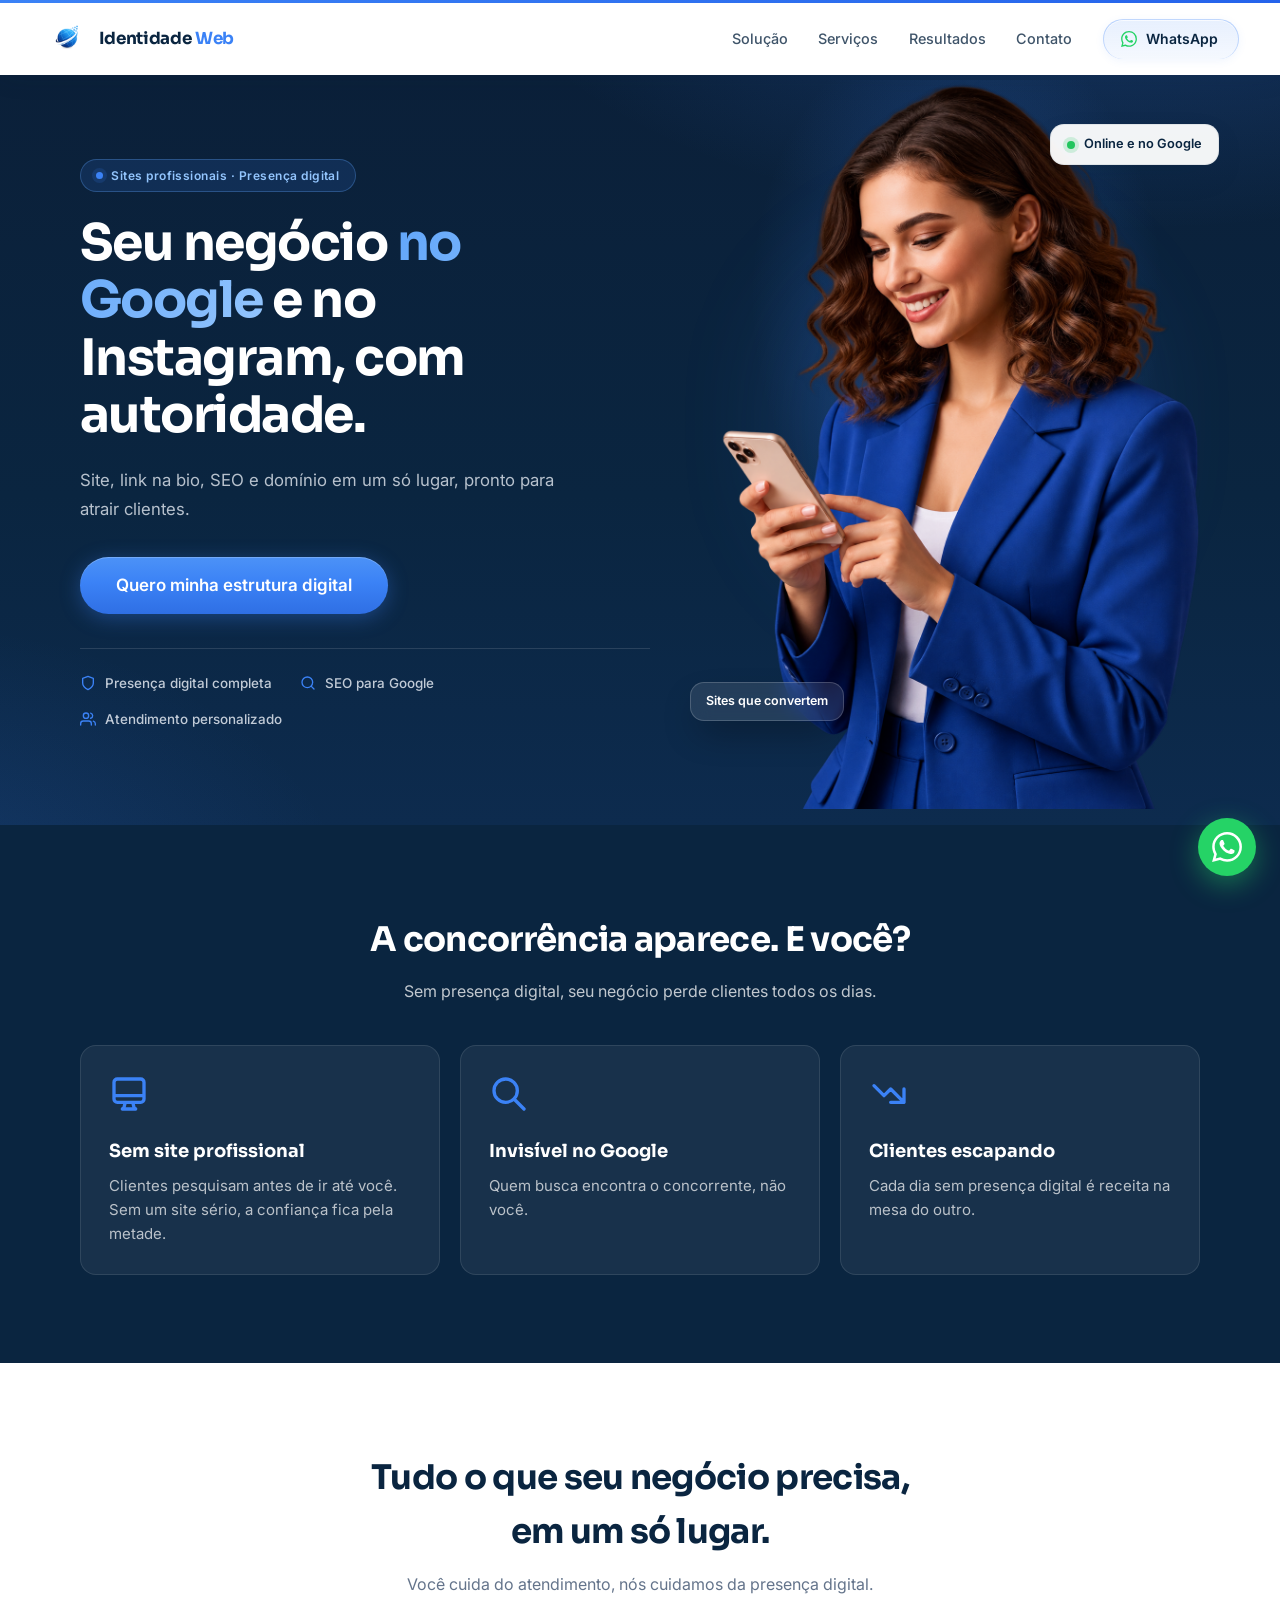
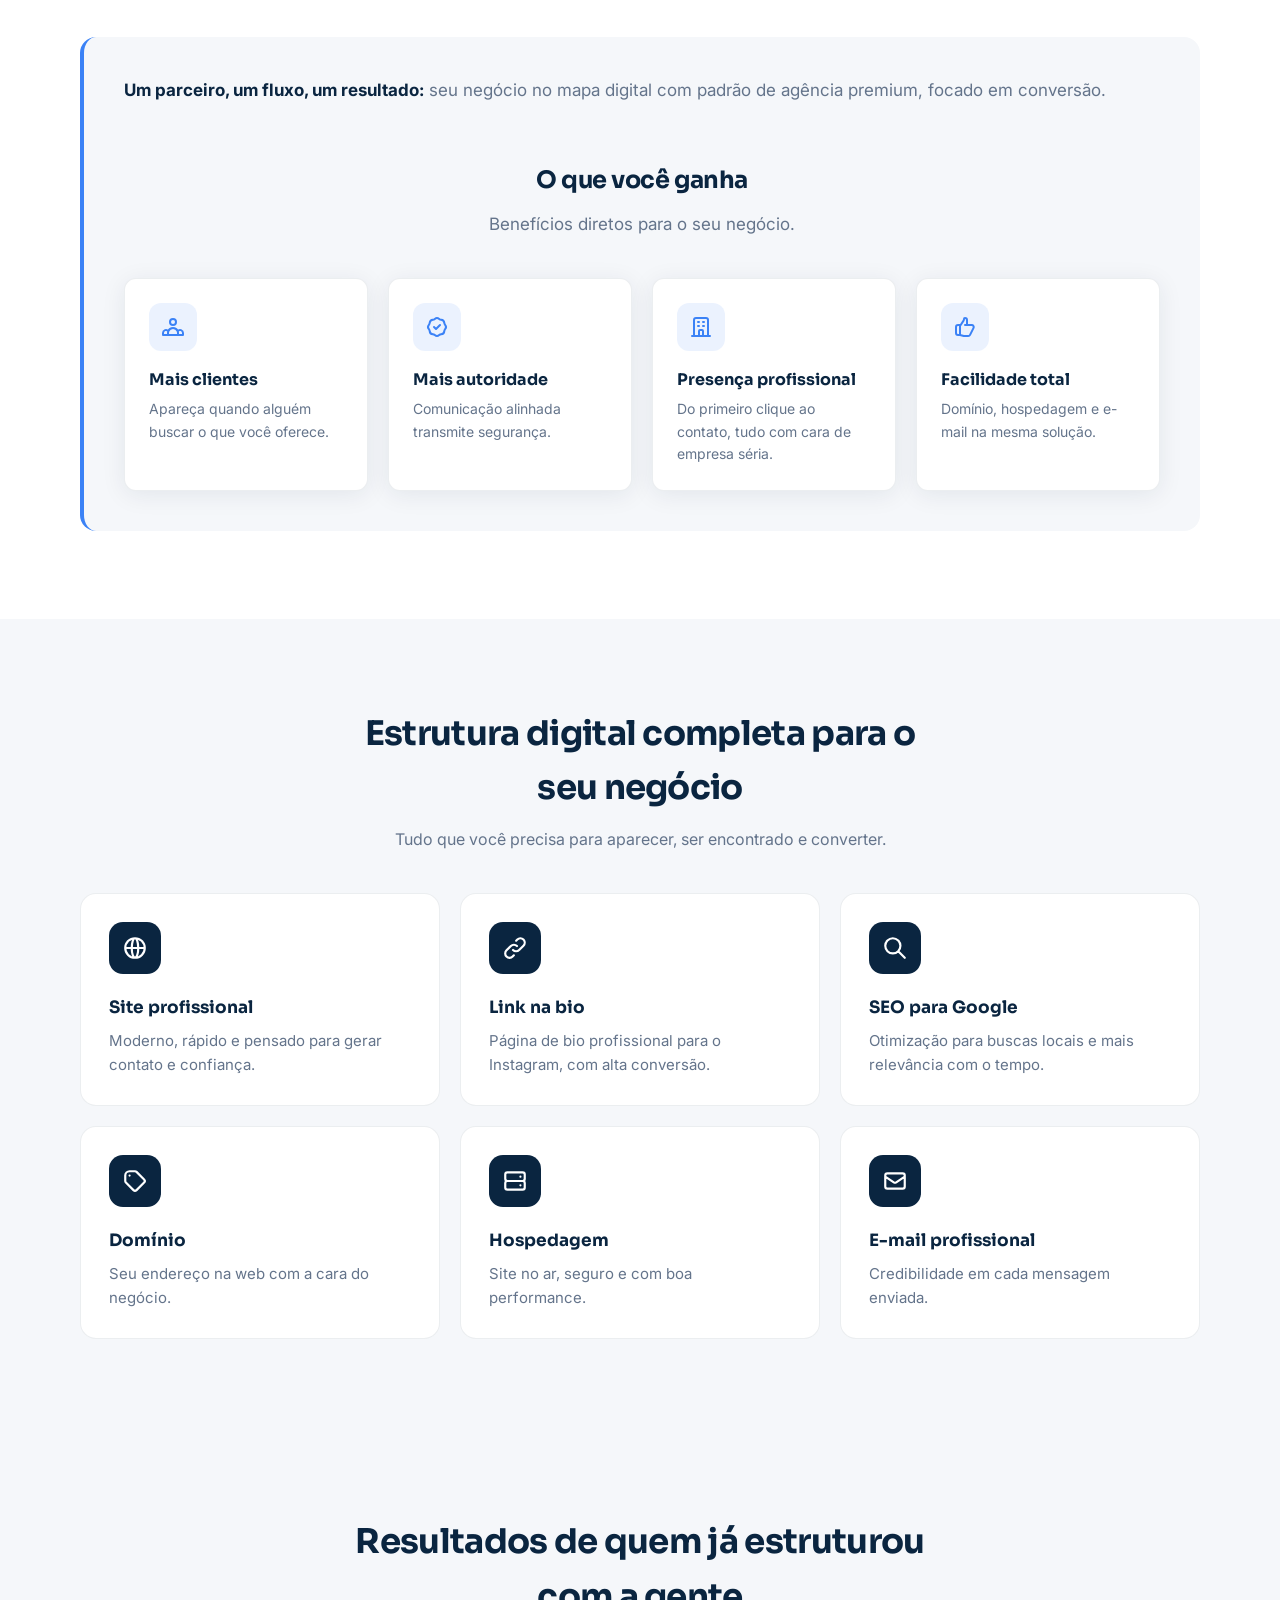
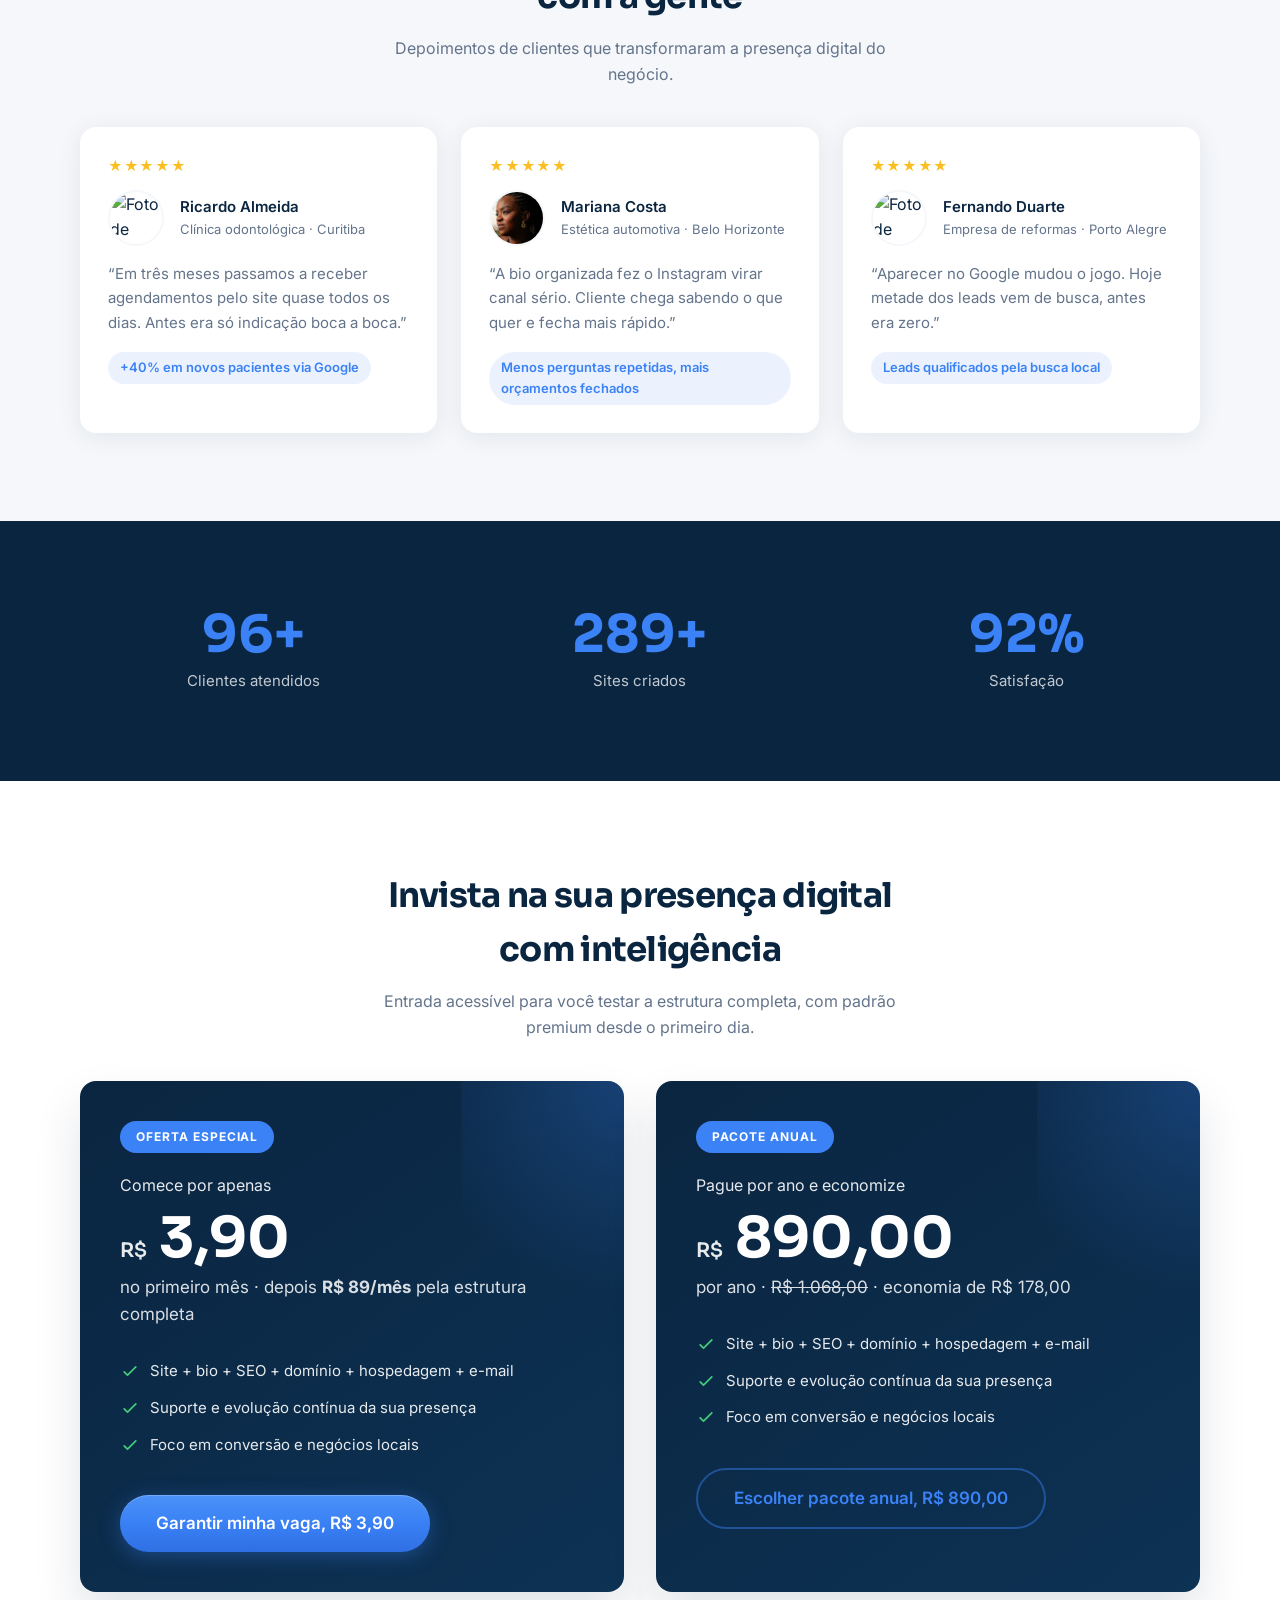
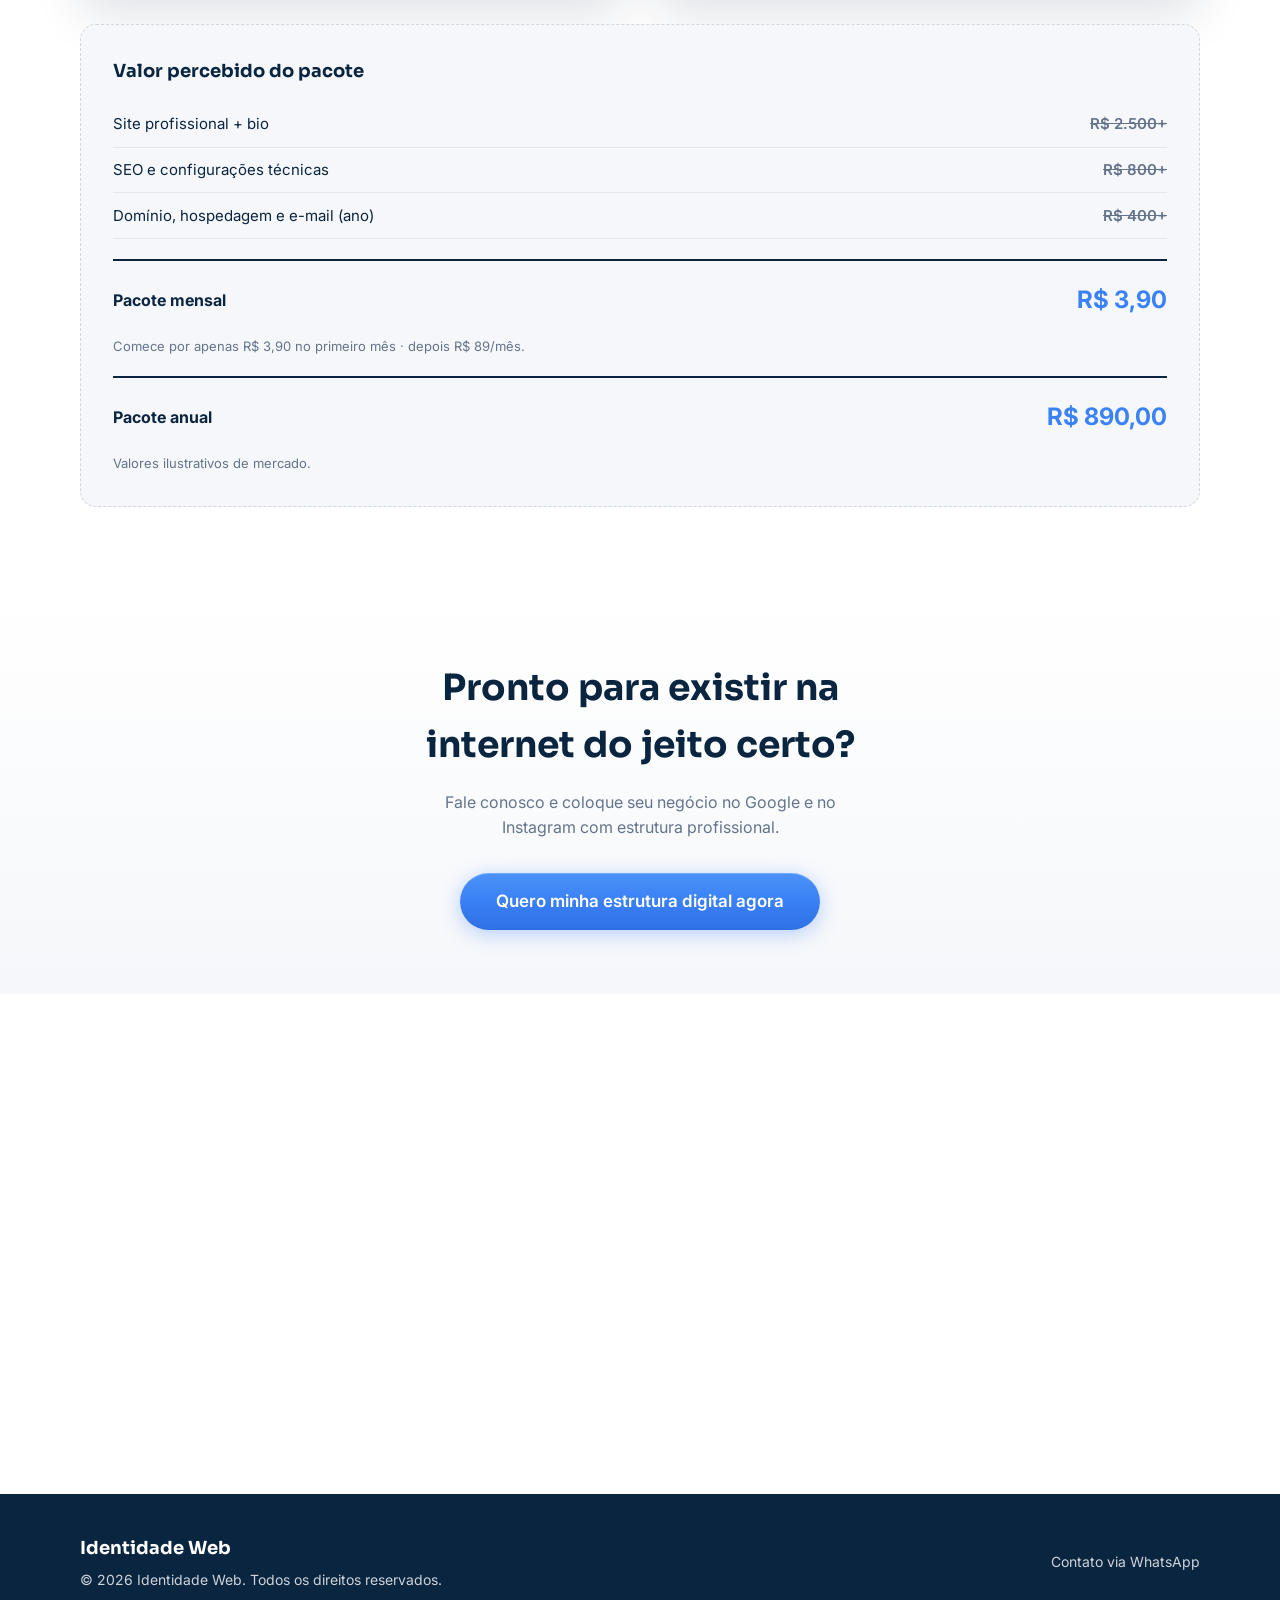
==== commit eefbcf6e: "correção da barra lateral mobile" ====
--- a/index.html
+++ b/index.html
@@ -103,13 +103,18 @@
     }
 
     *, *::before, *::after { box-sizing: border-box; margin: 0; padding: 0; }
-    html { scroll-behavior: smooth; }
+    html {
+      scroll-behavior: smooth;
+      overflow-x: hidden;
+      overflow-x: clip;
+    }
     body {
       font-family: 'Inter', system-ui, -apple-system, sans-serif;
       color: var(--navy);
       background: var(--white);
       line-height: 1.6;
       overflow-x: hidden;
+      overflow-x: clip;
     }
 
     img { max-width: 100%; height: auto; display: block; }
@@ -380,11 +385,16 @@
         box-shadow: -16px 0 48px rgba(10, 37, 64, 0.12);
         padding: 1rem 1.75rem 2rem;
         transform: translateX(100%);
-        transition: transform 0.35s cubic-bezier(0.4, 0, 0.2, 1);
+        visibility: hidden;
+        transition: transform 0.35s cubic-bezier(0.4, 0, 0.2, 1), visibility 0s linear 0.35s;
         z-index: 90;
         overflow-y: auto;
       }
-      .main-nav.open { transform: translateX(0); }
+      .main-nav.open {
+        transform: translateX(0);
+        visibility: visible;
+        transition: transform 0.35s cubic-bezier(0.4, 0, 0.2, 1), visibility 0s;
+      }
       .nav-mobile-head {
         display: flex;
         margin-bottom: 1rem;
@@ -1274,6 +1284,18 @@
     }
     @media (max-width: 640px) {
       .cta-final { padding: 3.5rem 0; }
+    }
+
+    /* Embedded form (Zoho) */
+    .form-wrap {
+      width: 100%;
+      max-width: 100%;
+      overflow: hidden;
+    }
+    .form-wrap iframe {
+      display: block;
+      width: 100%;
+      max-width: 100%;
     }
 
     /* Footer */
@@ -1457,7 +1479,7 @@
     <section class="section" id="solucao" aria-labelledby="solucao-titulo">
       <div class="container">
         <h2 id="solucao-titulo" class="section-title reveal">Tudo o que seu negócio precisa, em um só lugar.</h2>
-        <p class="section-lead reveal">Site, link na bio, SEO, domínio e hospedagem - você cuida do atendimento, nós cuidamos da presença digital.</p>
+        <p class="section-lead reveal">Você cuida do atendimento, nós cuidamos da presença digital.</p>
         <div class="solution-box reveal">
           <p><strong>Um parceiro, um fluxo, um resultado:</strong> seu negócio no mapa digital com padrão de agência premium, focado em conversão.</p>
 
@@ -1665,7 +1687,7 @@
         <a class="btn btn-primary btn-lg wa-link reveal reveal-delay-1" href="#" data-wa>Quero minha estrutura digital agora</a>
       </div>
     </section>
-    <iframe aria-label='Entre em Contato' frameborder="0" style="display:block;height:500px;width:100%;max-width:100%;border:none;" src='https://forms.zohopublic.com/contatoidenti1/form/PartnershipInquiryForm/formperma/RSjr6u_GCC7MPBTK-fJA3vc2InqcyBUrtEtasF_Nz3c'></iframe>
+    <div class="form-wrap"><iframe aria-label='Entre em Contato' frameborder="0" style="display:block;height:500px;width:100%;max-width:100%;border:none;" src='https://forms.zohopublic.com/contatoidenti1/form/PartnershipInquiryForm/formperma/RSjr6u_GCC7MPBTK-fJA3vc2InqcyBUrtEtasF_Nz3c'></iframe></div>
   </main>
 
   <footer class="footer">
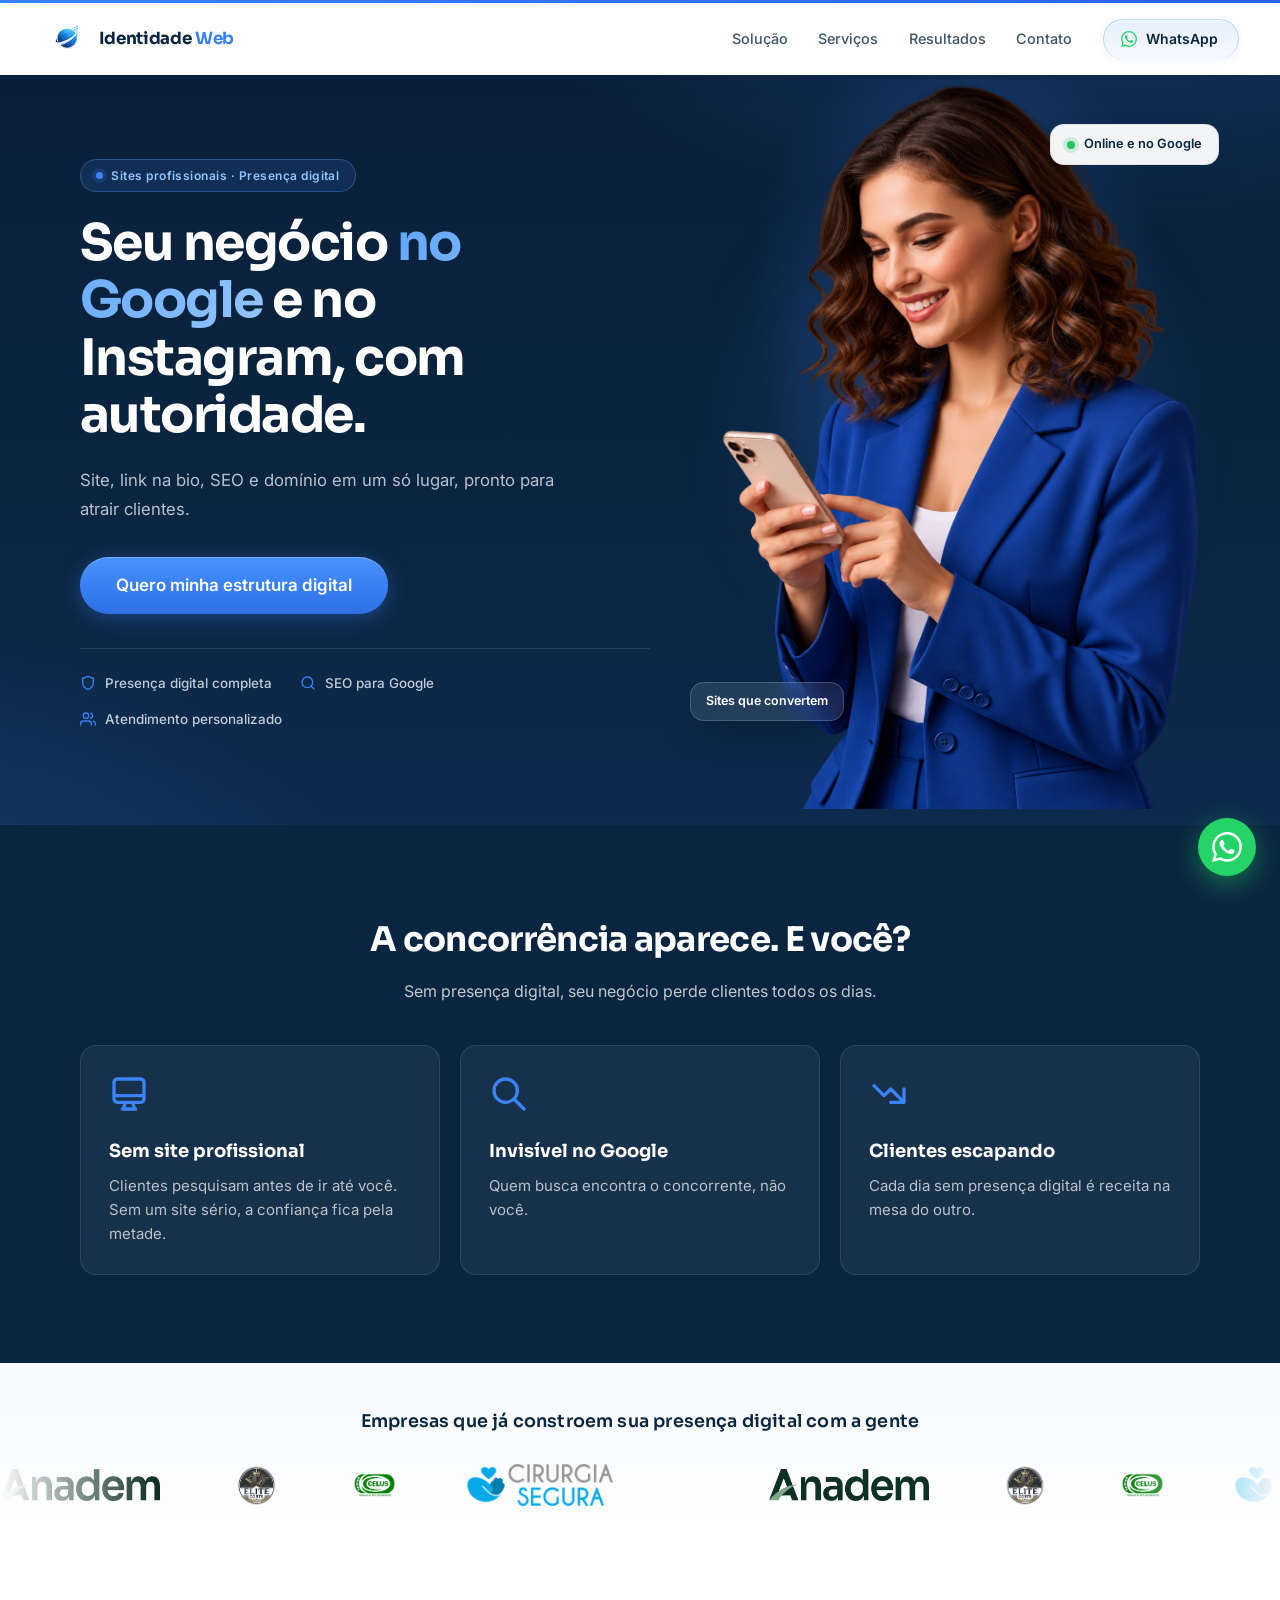
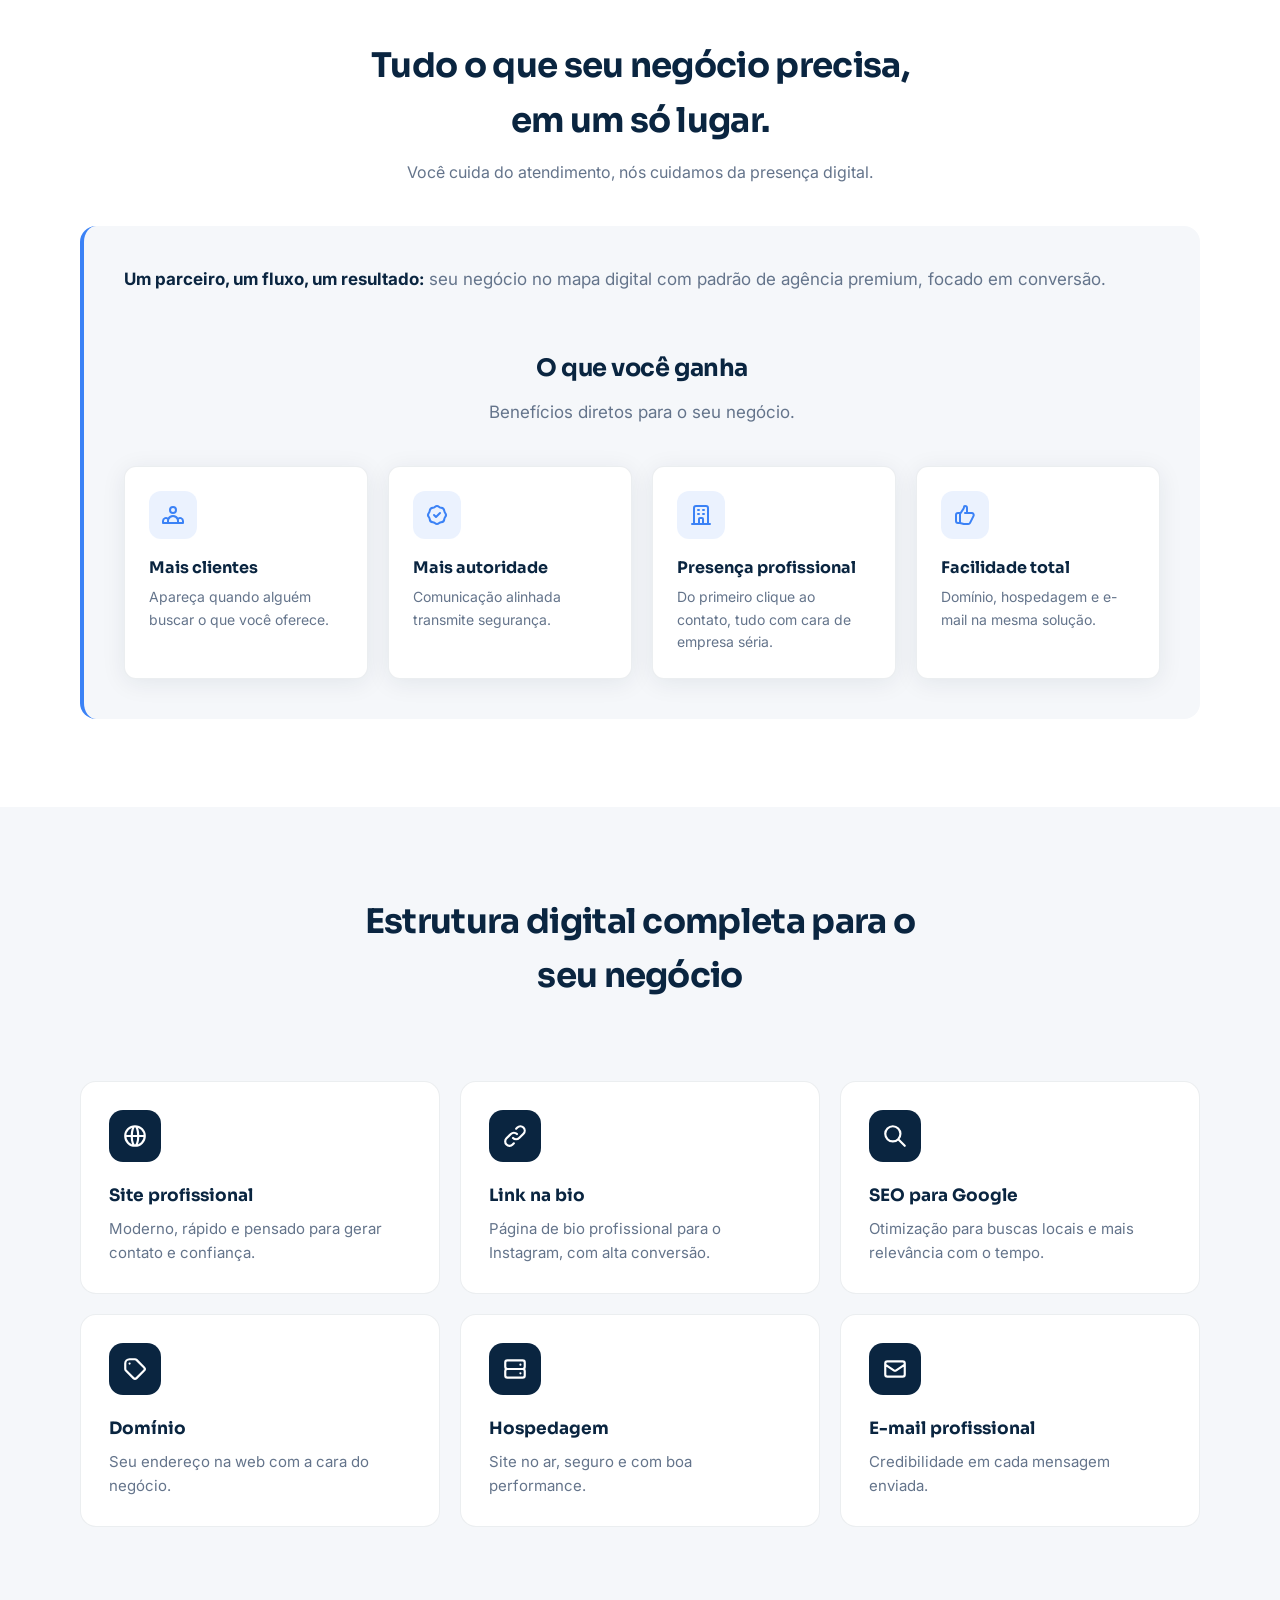
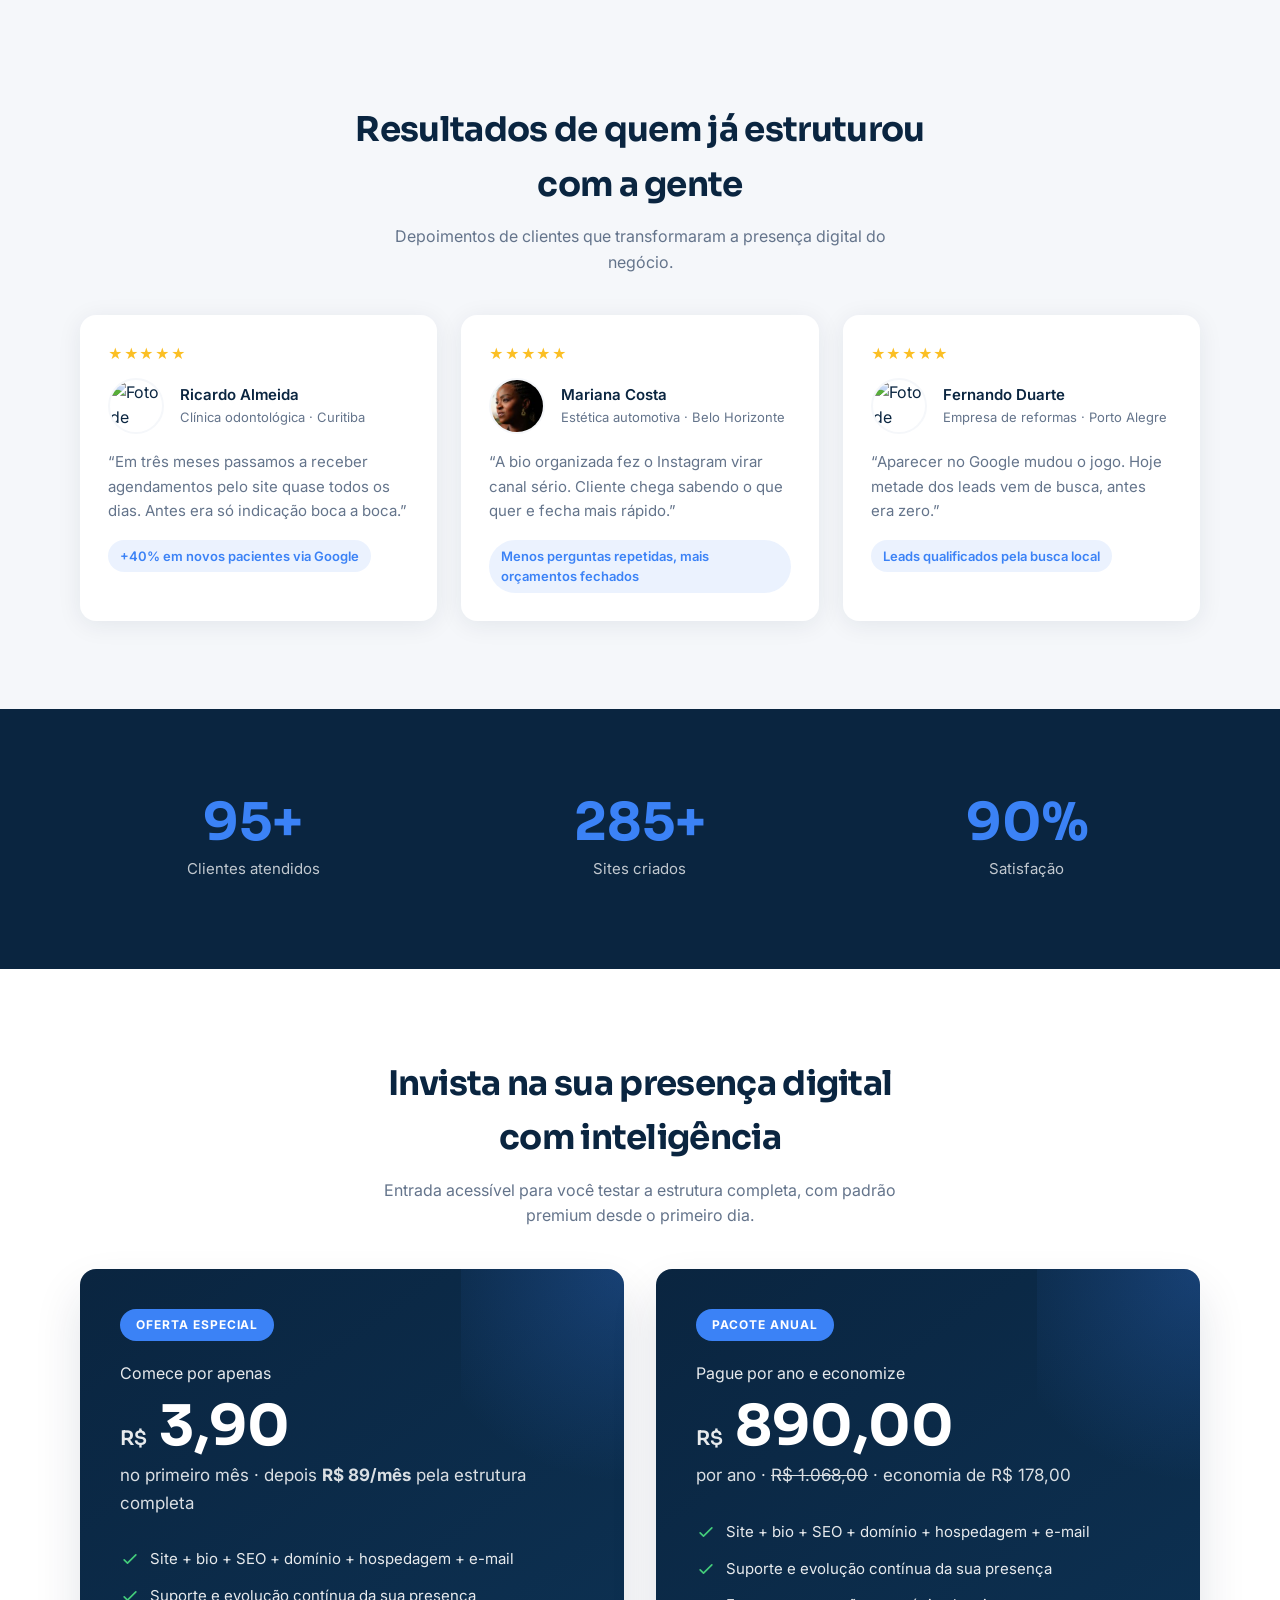
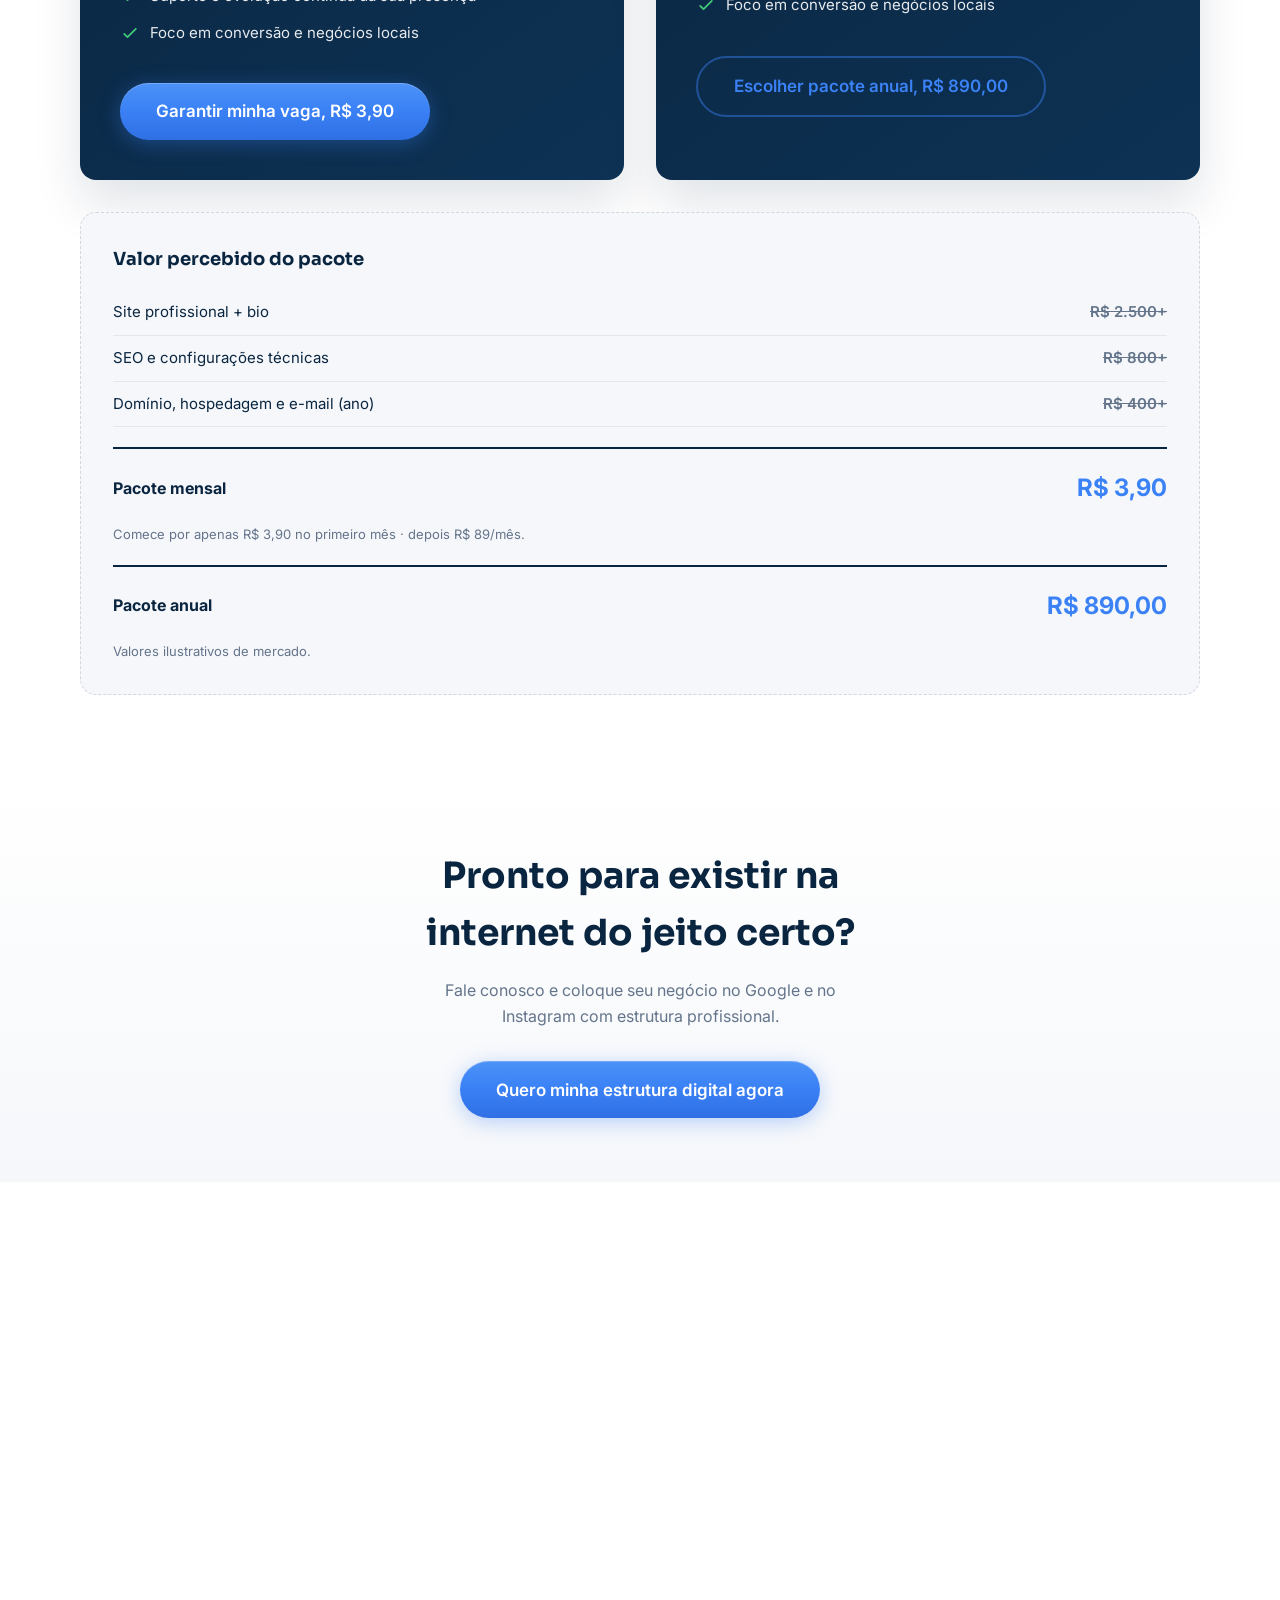
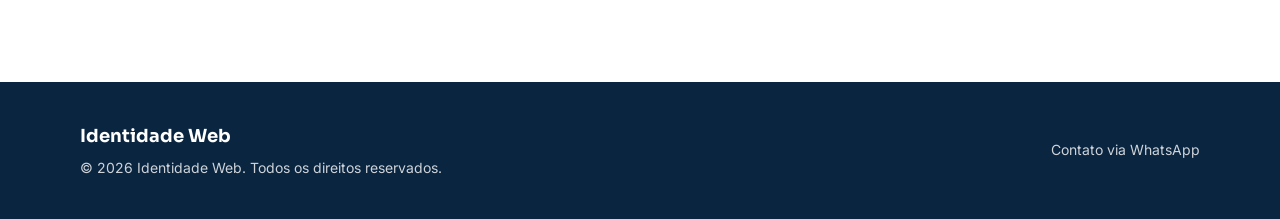
==== commit b9295aef: "section empresas" ====
--- a/index.html
+++ b/index.html
@@ -1016,110 +1016,63 @@
     }
     .stars { color: #FBBF24; font-size: 0.875rem; letter-spacing: 0.05em; margin-bottom: 0.75rem; }
 
-    /* Client logos */
-    .trusted {
-      background: #FAFBFC;
-      padding-top: 2rem;
-    }
-    .trusted-title {
+    /* Client logos marquee */
+    .logos-strip {
+      position: relative;
+      padding: 2.75rem 0;
+      background: linear-gradient(180deg, #F7F9FC 0%, #FFFFFF 100%);
+      overflow: hidden;
+    }
+    .logos-title {
       text-align: center;
       font-family: 'Sora', sans-serif;
-      font-size: clamp(1.12rem, 2.6vw, 1.35rem);
+      font-size: clamp(0.95rem, 2.2vw, 1.1rem);
       font-weight: 600;
-      letter-spacing: -0.01em;
-      margin-bottom: 0.8rem;
+      letter-spacing: 0.01em;
       color: var(--navy);
-      opacity: 0.9;
-    }
-    .trusted-grid {
-      display: grid;
-      gap: 0.75rem;
-      grid-template-columns: repeat(2, minmax(0, 1fr));
-    }
-    .trusted-container {
-      overflow-x: auto;
-      scroll-snap-type: none;
-      -webkit-overflow-scrolling: touch;
-      scrollbar-width: none;
-      -ms-overflow-style: none;
-    }
-    .trusted-container::-webkit-scrollbar {
-      display: none;
-    }
-    .trusted-container .trusted-grid {
-      display: flex;
-      flex-direction: row;
-      gap: 0.75rem;
-      min-width: max-content;
-    }
-    .trusted-container .trusted-item {
-      scroll-snap-align: none;
+      opacity: 0.65;
+      margin-bottom: 1.75rem;
+      padding: 0 1rem;
+    }
+    /* Fade masks on the sides */
+    .logos-marquee {
+      position: relative;
+      overflow: hidden;
+      -webkit-mask-image: linear-gradient(90deg, transparent 0%, #000 12%, #000 88%, transparent 100%);
+      mask-image: linear-gradient(90deg, transparent 0%, #000 12%, #000 88%, transparent 100%);
+    }
+    .logos-track {
+      display: flex;
+      align-items: center;
+      width: max-content;
+      animation: logos-scroll 30s linear infinite;
+      will-change: transform;
+    }
+    .logos-track:hover {
+      animation-play-state: paused;
+    }
+    /* Spacing lives on the items (not track gap) so translateX(-50%) loops perfectly */
+    .logo-item {
+      display: flex;
+      align-items: center;
+      justify-content: center;
       flex-shrink: 0;
-      width: 180px;
-      min-width: 180px;
-    }
-    @media (min-width: 640px) {
-      .trusted-container {
-        overflow-x: auto;
-      }
-      .trusted-container .trusted-item {
-        width: 180px;
-      }
-    }
-    @media (min-width: 900px) {
-      .trusted-container {
-        overflow-x: auto;
-      }
-      .trusted-container .trusted-item {
-        width: 180px;
-      }
-    }
-    .trusted-item {
-      min-height: 78px;
-      /*border: 1px solid rgba(10, 37, 64, 0.06);*/
-      border-radius: 12px;
-      /*background: #F5F7FA;*/
-      display: flex;
-      align-items: center;
-      justify-content: center;
-      padding: 0.95rem 0.8rem;
-      box-shadow: 0 1px 2px rgba(10, 37, 64, 0.03);
-      transition: transform 0.2s ease, box-shadow var(--transition), border-color var(--transition), background 0.25s ease;
-    }
-    .trusted-logo {
-      display: inline-flex;
-      align-items: center;
-      gap: 0.5rem;
-      max-width: 100%;
-      min-width: 0;
-    }
-    .trusted-mark {
-      width: 0px;
-      height: 0px;
-      border-radius: 999px;
-      background: linear-gradient(145deg, rgba(59, 130, 246, 0.2), rgba(10, 37, 64, 0.18));
-      color: var(--navy);
-      display: inline-flex;
-      align-items: center;
-      justify-content: center;
-      font-size: 0.625rem;
-      font-weight: 700;
-      letter-spacing: 0.02em;
-      flex-shrink: 0;
-    }
-    .trusted-name {
-      font-weight: 600;
-      font-size: 0.93rem;
-      color: var(--navy);
-      white-space: nowrap;
-      overflow: hidden;
-      text-overflow: ellipsis;
-    }
-    .trusted-item:hover {
-      transform: translateY(-2px);
-      background: #FFFFFF;
-      border-color: rgba(59, 130, 246, 0.28);
-      box-shadow: 0 10px 22px rgba(10, 37, 64, 0.08);
+      margin-right: 3.5rem;
+    }
+    .logo-item img {
+      height: 44px;
+      width: auto;
+      max-width: 160px;
+      object-fit: contain;
+    }
+    @keyframes logos-scroll {
+      from { transform: translateX(0); }
+      to { transform: translateX(-50%); }
+    }
+    @media (max-width: 640px) {
+      .logos-strip { padding: 2.25rem 0; }
+      .logo-item { margin-right: 2.25rem; }
+      .logo-item img { height: 36px; max-width: 130px; }
     }
 
     /* Stats */
@@ -1446,6 +1399,8 @@
       </div>
     </section>
 
+    
+
     <section class="section problem" id="problema" aria-labelledby="problema-titulo">
       <div class="container">
         <h2 id="problema-titulo" class="section-title reveal">A concorrência aparece. E você?</h2>
@@ -1470,7 +1425,18 @@
       </div>
     </section>
 
-
+    <section class="logos-strip" aria-label="Empresas que confiam na Identidade Web">
+      <p class="logos-title reveal">Empresas que já constroem sua presença digital com a gente</p>
+      <div class="logos-marquee">
+        <div class="logos-track" id="logos-track">
+          <div class="logo-item"><img src="assets/anadem.png" alt="Anadem" loading="lazy" decoding="async" /></div>
+          <div class="logo-item"><img src="assets/elite%20corte.png" alt="Elite Corte" loading="lazy" decoding="async" /></div>
+          <div class="logo-item"><img src="assets/Logo%20celus%20(1).png" alt="Celus" loading="lazy" decoding="async" /></div>
+          <div class="logo-item"><img src="assets/logo_seguremed.png" alt="Seguremed" loading="lazy" decoding="async" /></div>
+          <div class="logo-item"><img src="assets/odonto%20prime.png" alt="Odonto Prime" loading="lazy" decoding="async" /></div>
+        </div>
+      </div>
+    </section>
     
 
 
@@ -1820,32 +1786,11 @@
         });
       }
 
-      // Auto-scroll trusted logos on all screen sizes
-      var trustedContainer = document.querySelector('.trusted-container');
-      if (trustedContainer) {
-        var trustedGrid = trustedContainer.querySelector('.trusted-grid');
-        if (trustedGrid && !trustedGrid.dataset.carouselReady) {
-          var logoItems = Array.from(trustedGrid.children);
-          var originalWidth = trustedGrid.scrollWidth;
-          logoItems.forEach(function (item) {
-            var clone = item.cloneNode(true);
-            clone.classList.remove('reveal', 'reveal-delay-1', 'reveal-delay-2', 'reveal-delay-3');
-            clone.classList.add('carousel-clone');
-            trustedGrid.appendChild(clone);
-          });
-          trustedGrid.dataset.carouselReady = 'true';
-          trustedContainer.scrollLeft = 0;
-
-          var scrollSpeed = 1.2;
-          function animateTrusted() {
-            trustedContainer.scrollLeft += scrollSpeed;
-            if (trustedContainer.scrollLeft >= originalWidth) {
-              trustedContainer.scrollLeft = 0;
-            }
-            requestAnimationFrame(animateTrusted);
-          }
-          animateTrusted();
-        }
+      // Logo marquee: duplicate track once for a seamless infinite scroll
+      var logosTrack = document.getElementById('logos-track');
+      if (logosTrack && !logosTrack.dataset.ready) {
+        logosTrack.innerHTML += logosTrack.innerHTML;
+        logosTrack.dataset.ready = 'true';
       }
     })();
   </script>
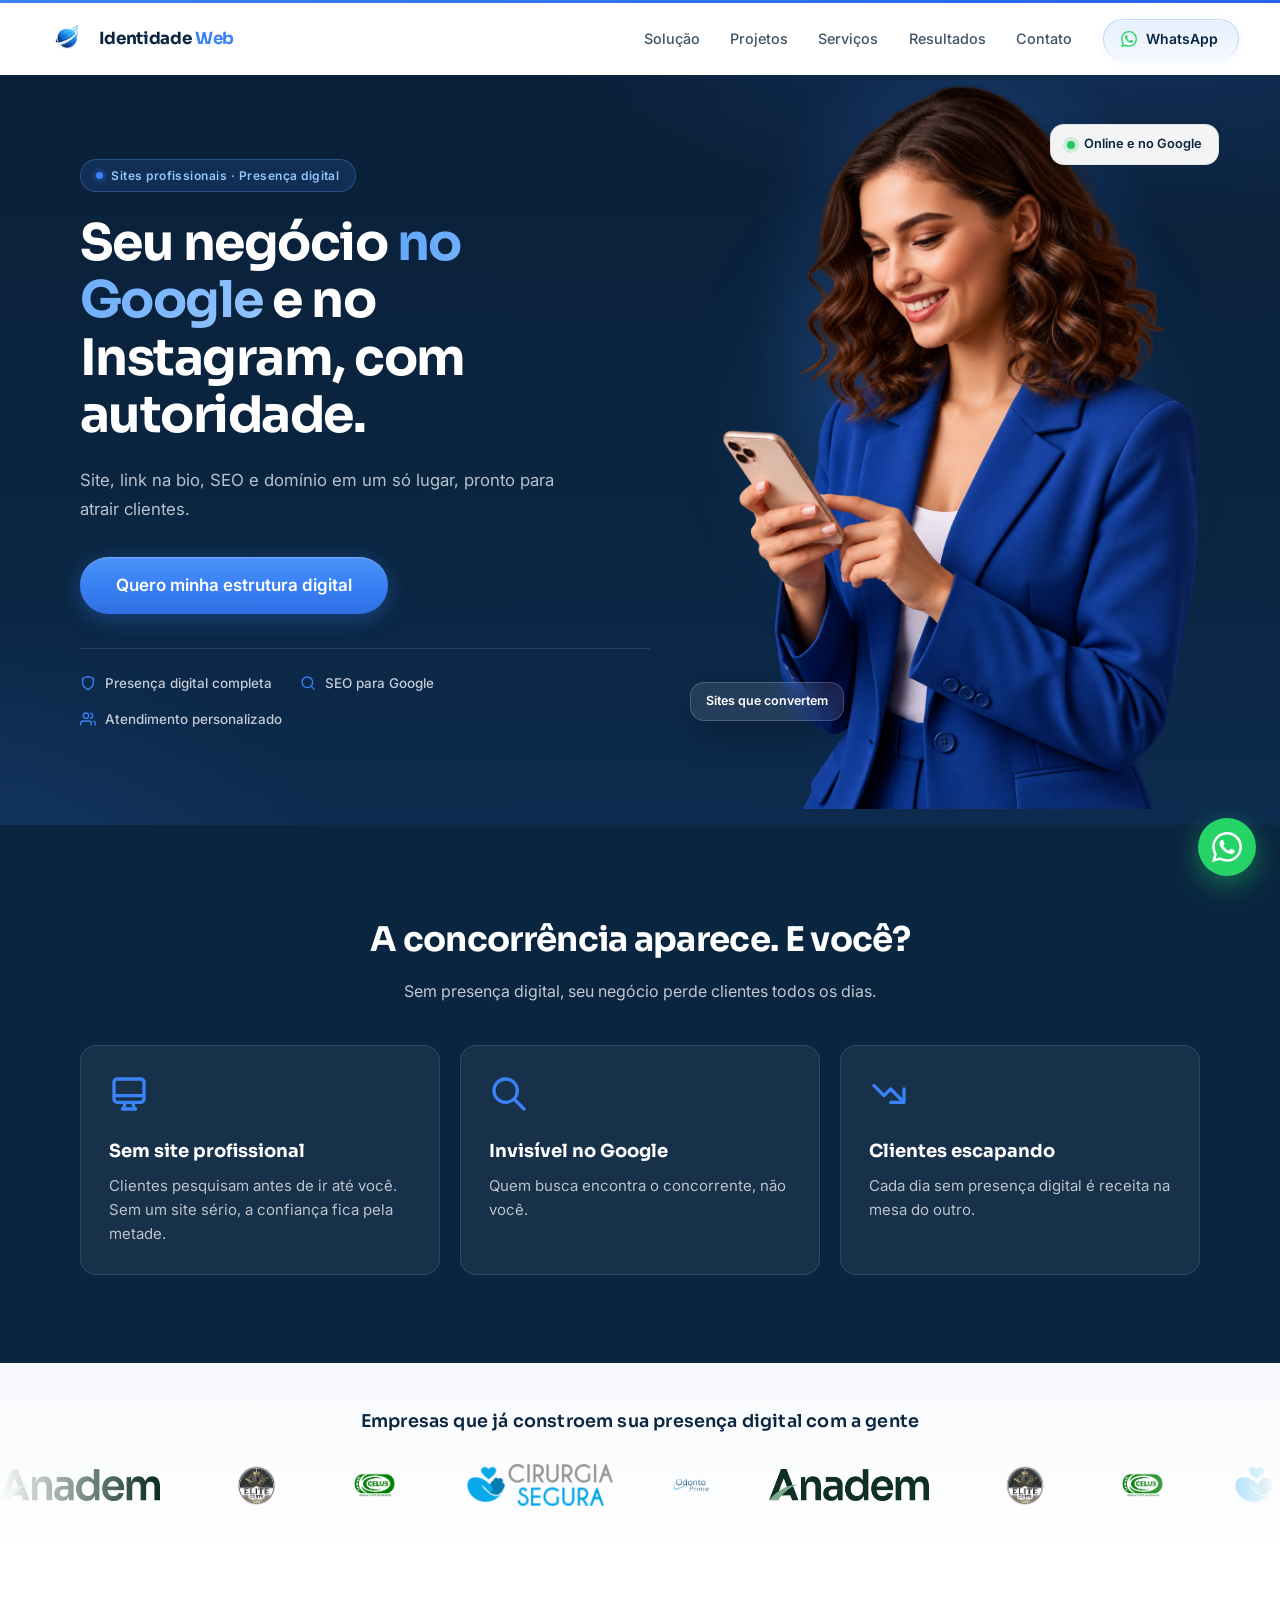
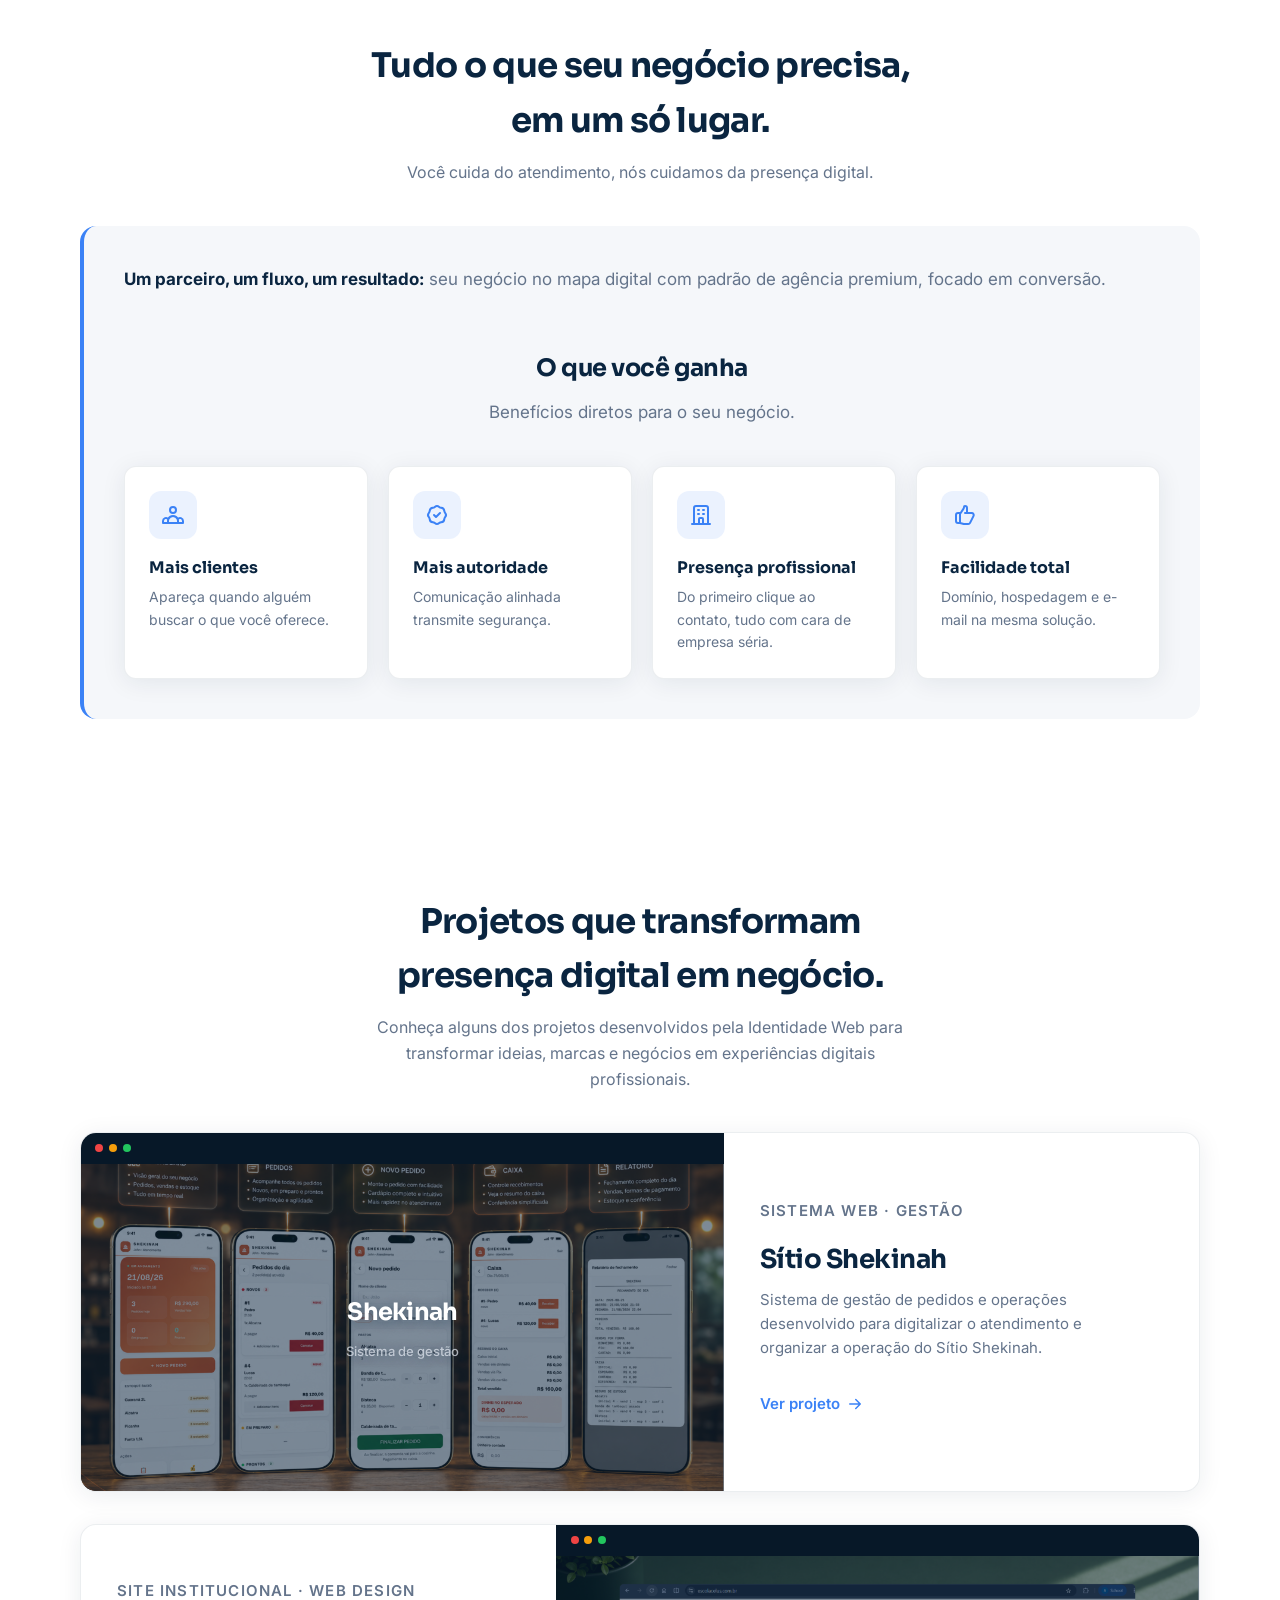
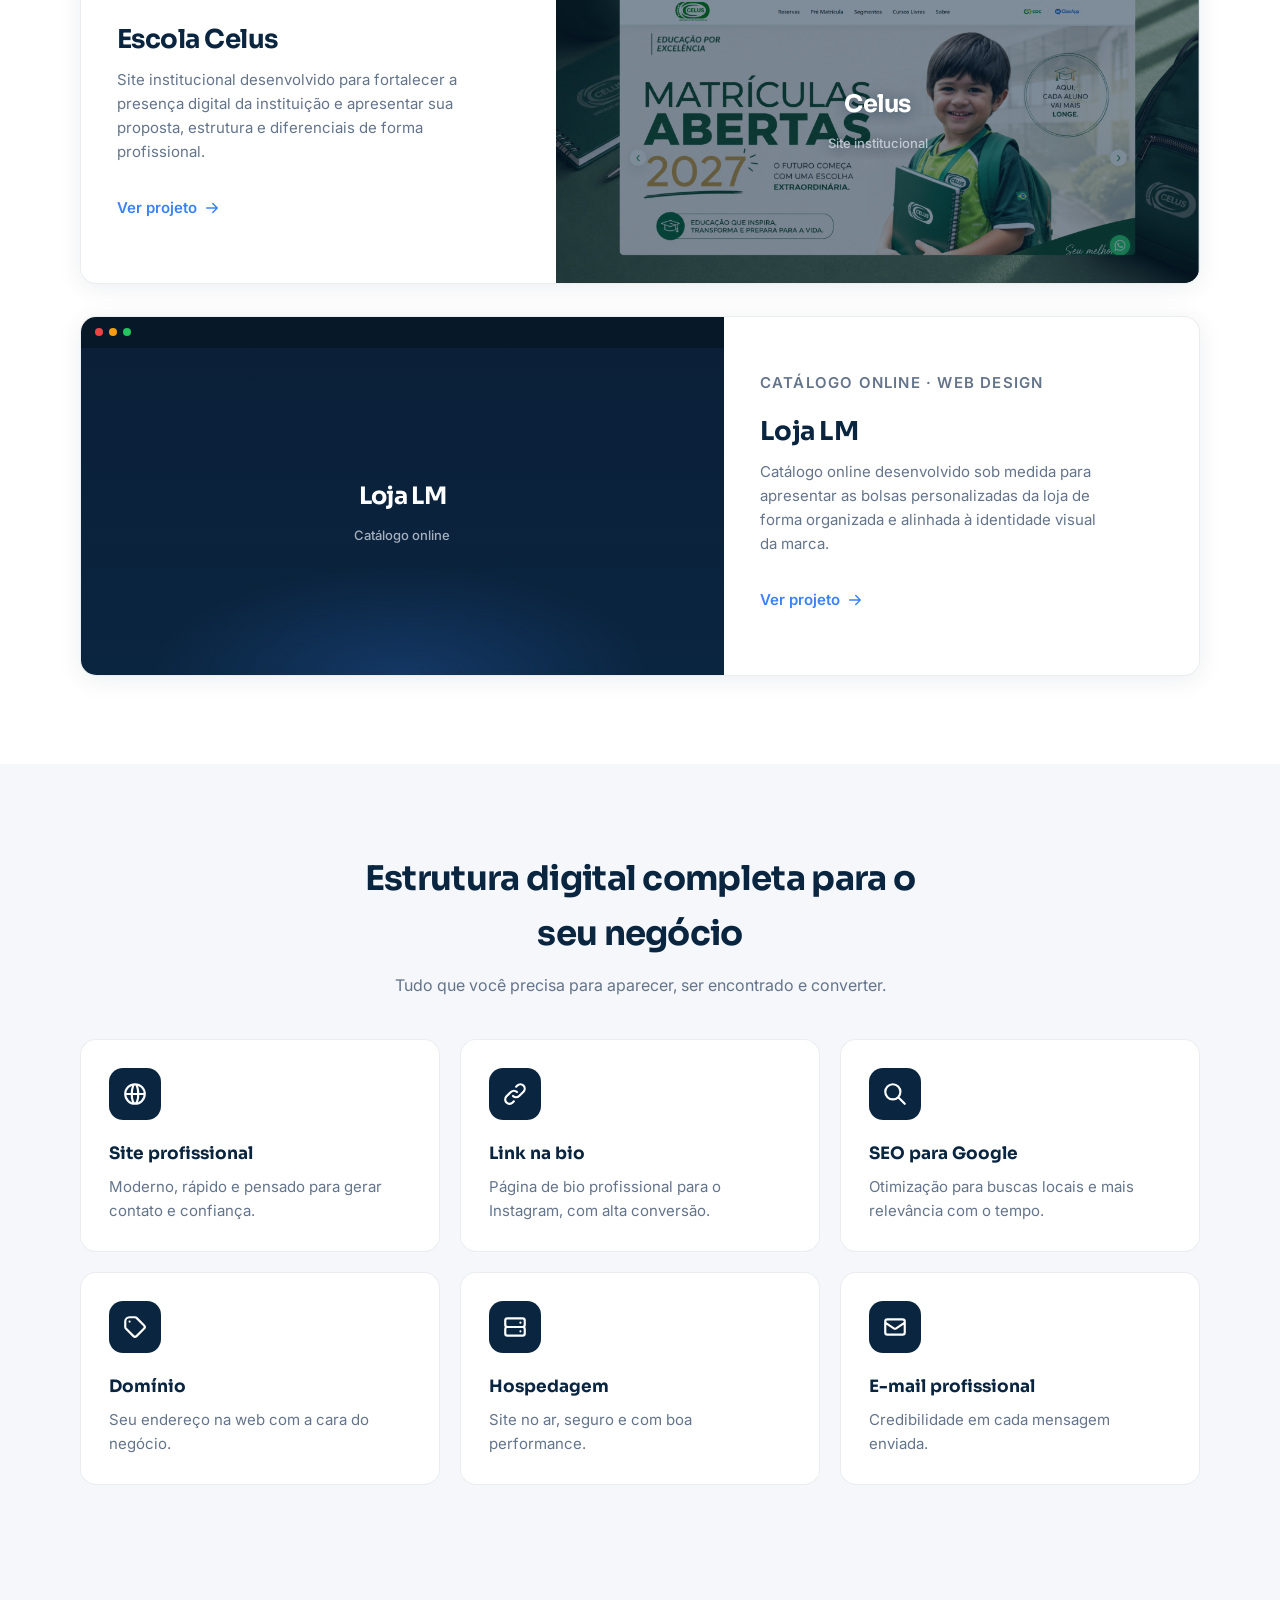
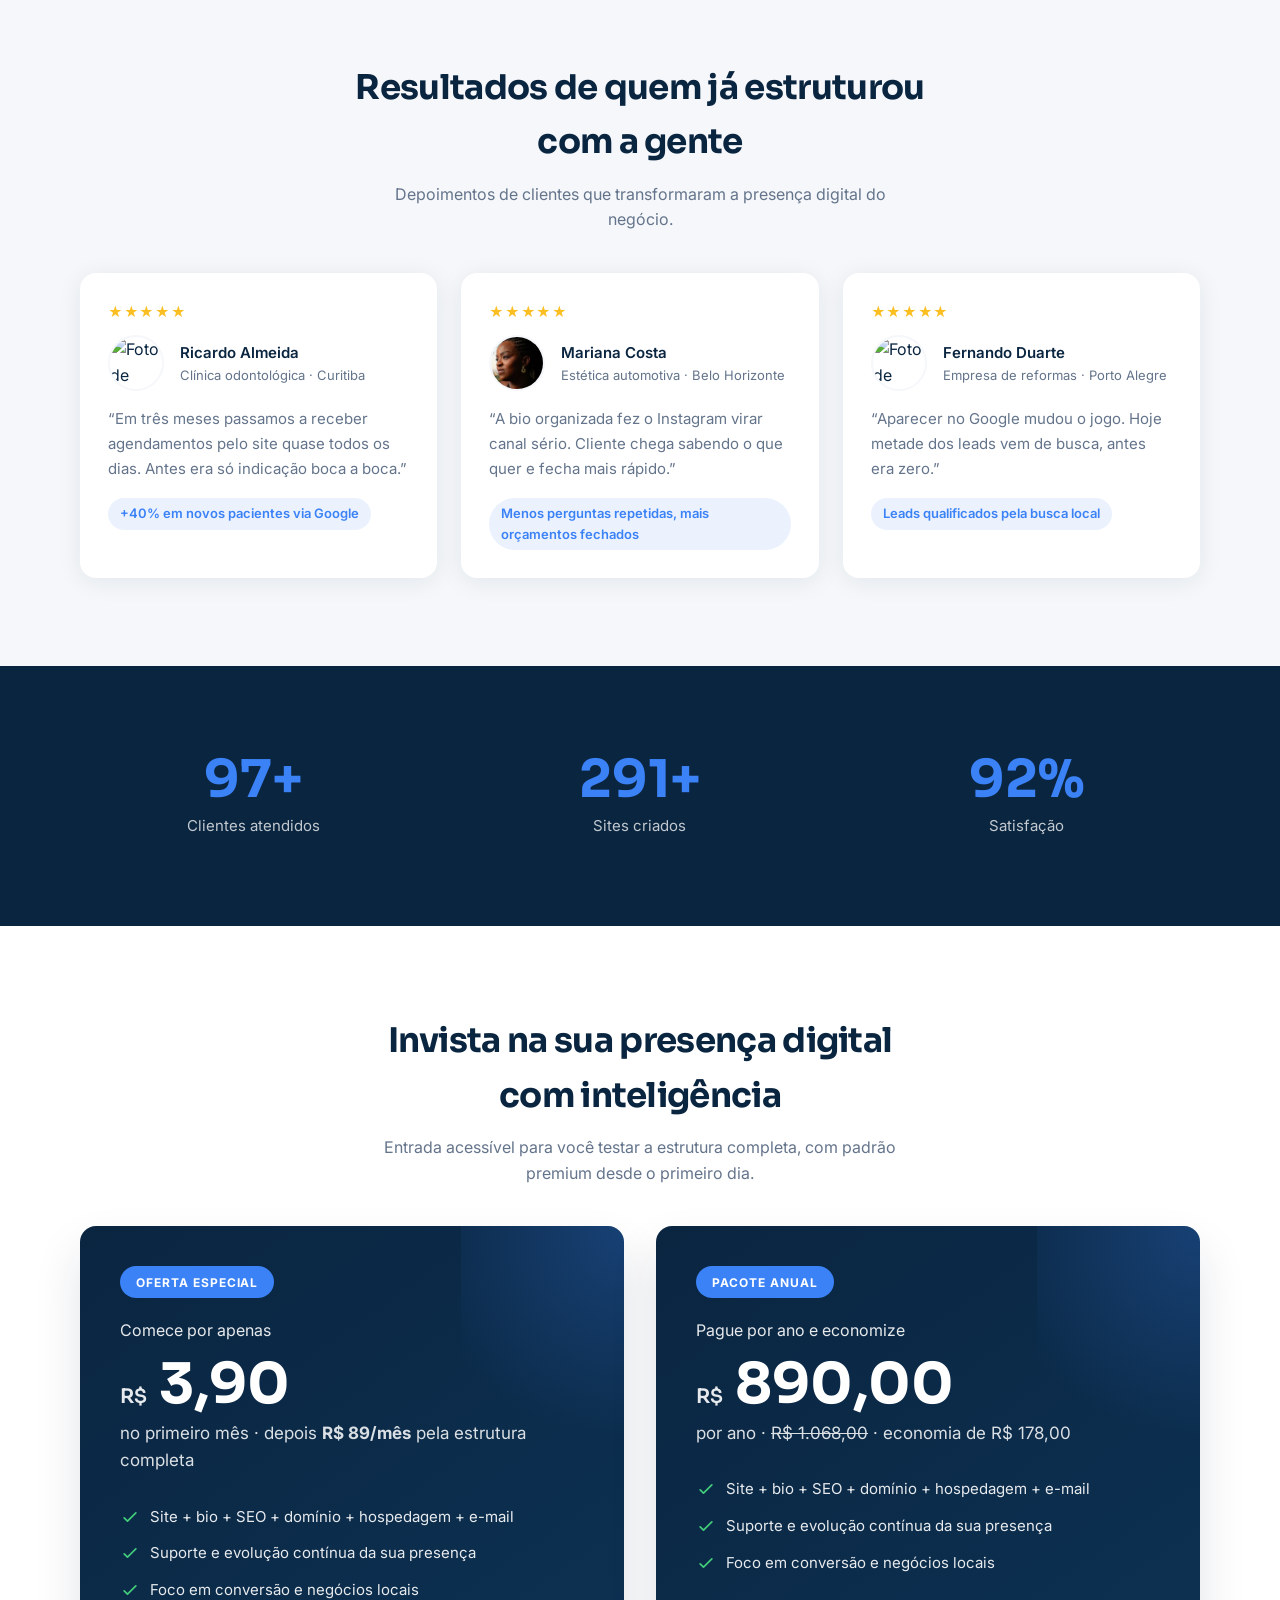
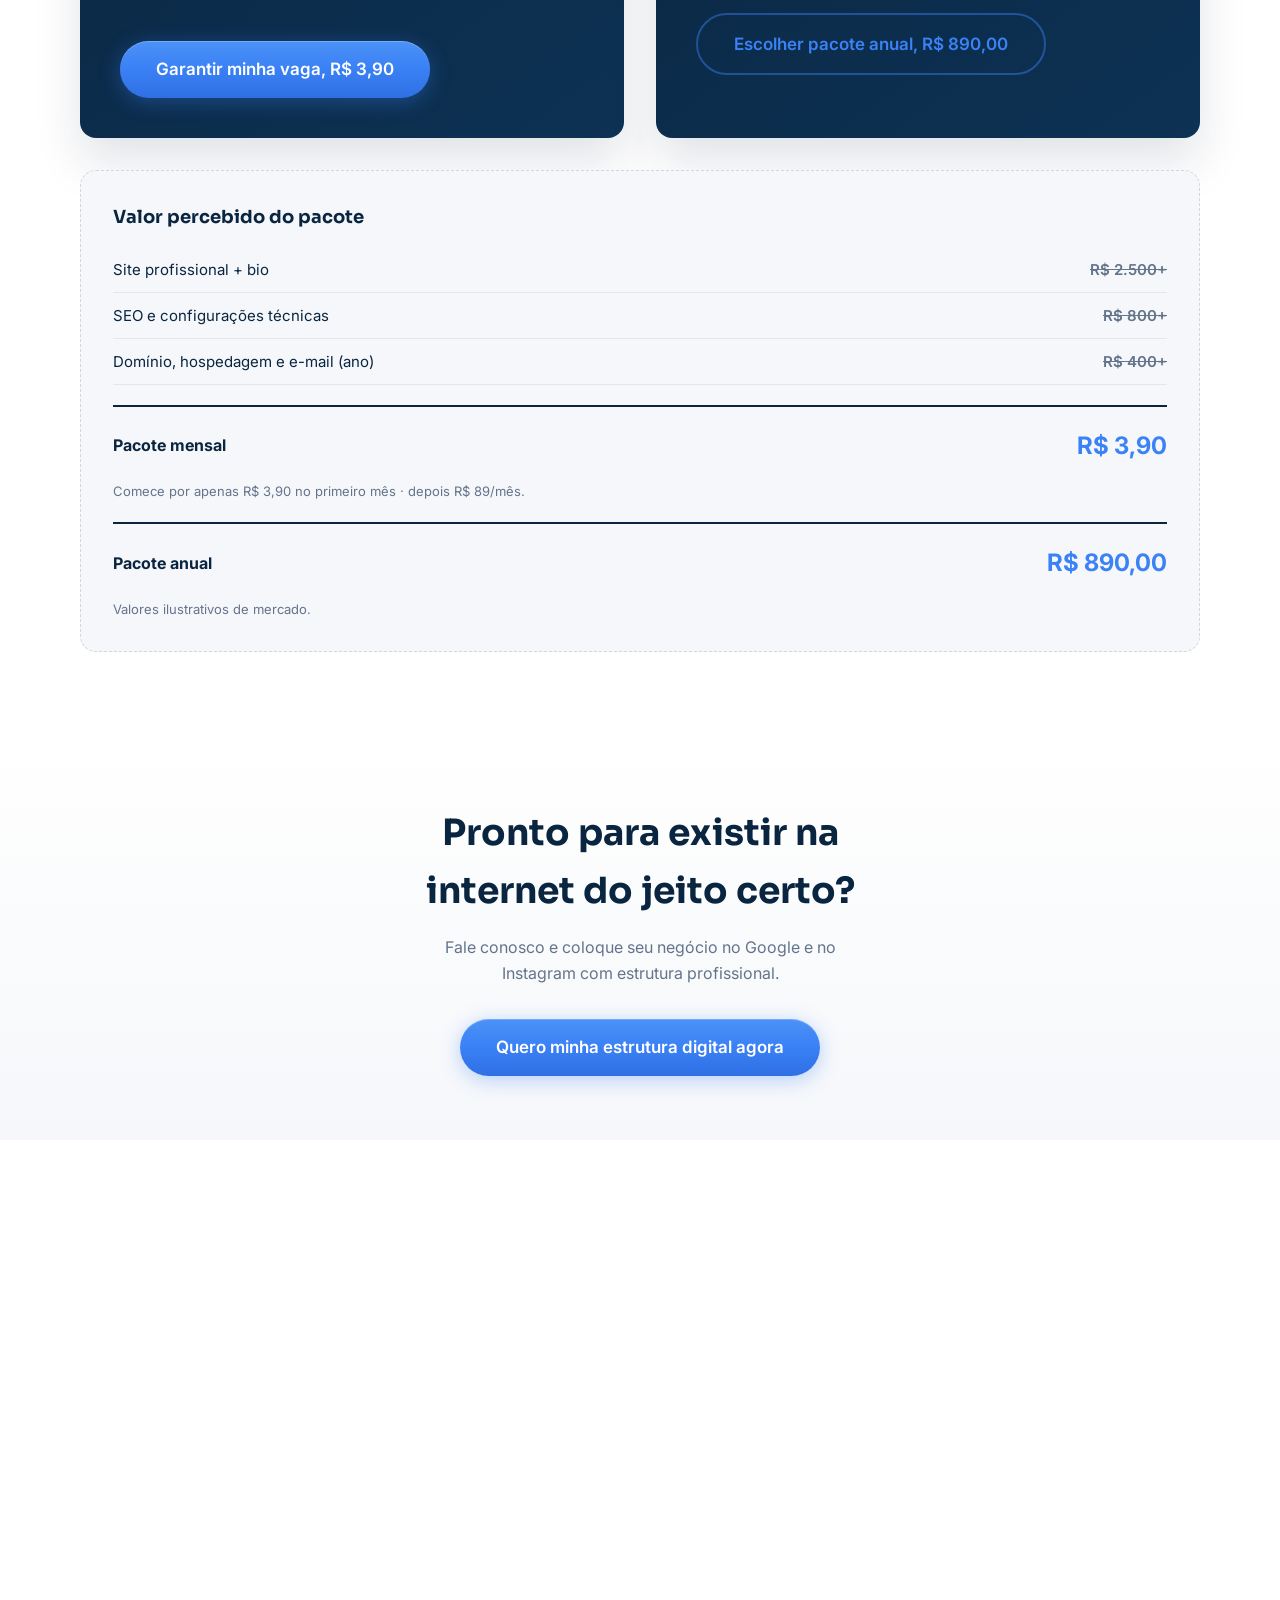
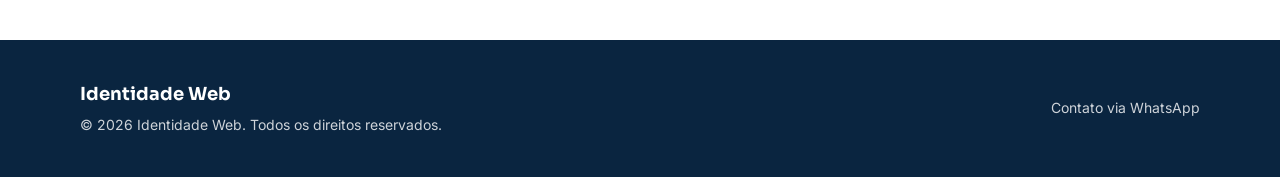
==== commit 99ef8e58: "portfolio adicionado" ====
--- a/index.html
+++ b/index.html
@@ -1323,6 +1323,221 @@
       z-index: 300;
       border-radius: 8px;
     }
+
+    /* Portfolio */
+    .portfolio-grid {
+      display: grid;
+      gap: 1.75rem;
+      margin-top: 2.5rem;
+    }
+    @media (min-width: 768px) {
+      .portfolio-grid { gap: 2rem; }
+    }
+    .portfolio-card {
+      display: grid;
+      background: var(--white);
+      border: 1px solid rgba(10, 37, 64, 0.08);
+      border-radius: var(--radius);
+      box-shadow: var(--shadow);
+      overflow: hidden;
+      transition: transform 0.3s ease, box-shadow var(--transition), border-color var(--transition);
+    }
+    .portfolio-card:hover {
+      transform: translateY(-6px);
+      box-shadow: var(--shadow-lg);
+      border-color: rgba(59, 130, 246, 0.4);
+    }
+    @media (min-width: 900px) {
+      .portfolio-card {
+        grid-template-columns: minmax(0, 1.15fr) minmax(0, 0.85fr);
+        min-height: 360px;
+      }
+      .portfolio-card--reverse {
+        grid-template-columns: minmax(0, 0.85fr) minmax(0, 1.15fr);
+      }
+      .portfolio-card--reverse .portfolio-media { order: 2; }
+    }
+    .portfolio-media,
+    .portfolio-content {
+      min-width: 0;
+    }
+    .portfolio-media {
+      position: relative;
+      min-height: 240px;
+      overflow: hidden;
+      background: var(--gray-bg);
+    }
+    @media (min-width: 900px) {
+      .portfolio-media { min-height: 100%; }
+    }
+    .portfolio-frame {
+      height: 100%;
+      min-height: 240px;
+      display: flex;
+      flex-direction: column;
+      overflow: hidden;
+    }
+    .portfolio-chrome {
+      display: flex;
+      align-items: center;
+      gap: 0.35rem;
+      padding: 0.7rem 0.9rem;
+      background: #071828;
+      flex-shrink: 0;
+    }
+    .portfolio-chrome span {
+      width: 8px;
+      height: 8px;
+      border-radius: 50%;
+      background: rgba(255,255,255,0.22);
+    }
+    .portfolio-chrome span:first-child { background: #EF4444; }
+    .portfolio-chrome span:nth-child(2) { background: #F59E0B; }
+    .portfolio-chrome span:nth-child(3) { background: #22C55E; }
+    .portfolio-placeholder {
+      flex: 1;
+      display: flex;
+      flex-direction: column;
+      align-items: center;
+      justify-content: center;
+      gap: 0.6rem;
+      min-height: 200px;
+      padding: 2rem 1.25rem;
+      background:
+        radial-gradient(ellipse 80% 70% at 78% 18%, rgba(59, 130, 246, 0.22), transparent 58%),
+        linear-gradient(165deg, #0B1F38 0%, var(--navy) 58%, #0D3254 100%);
+      transition: transform 0.5s ease;
+    }
+    .portfolio-card--reverse .portfolio-placeholder {
+      background:
+        radial-gradient(ellipse 75% 65% at 22% 78%, rgba(59, 130, 246, 0.18), transparent 55%),
+        linear-gradient(195deg, #0D2B4E 0%, var(--navy) 60%, #0B1F38 100%);
+    }
+    .portfolio-card:nth-child(3) .portfolio-placeholder {
+      background:
+        radial-gradient(ellipse 70% 60% at 50% 100%, rgba(59, 130, 246, 0.2), transparent 55%),
+        linear-gradient(180deg, #0B1F38 0%, var(--navy) 100%);
+    }
+    .portfolio-card:hover .portfolio-placeholder:not(.portfolio-placeholder--photo) {
+      transform: scale(1.03);
+    }
+    .portfolio-media img {
+      width: 100%;
+      height: 100%;
+      min-height: 220px;
+      object-fit: cover;
+      display: block;
+      transition: transform 0.5s ease;
+    }
+    .portfolio-placeholder--photo {
+      position: relative;
+      overflow: hidden;
+    }
+    .portfolio-placeholder--photo img {
+      position: absolute;
+      inset: 0;
+      width: 100%;
+      height: 100%;
+      min-height: 0;
+      object-fit: cover;
+      object-position: center;
+      z-index: 0;
+    }
+    .portfolio-placeholder--photo img[hidden] { display: none; }
+    .portfolio-placeholder--photo::after {
+      content: '';
+      position: absolute;
+      inset: 0;
+      background: rgba(10, 37, 64, 0.52);
+      z-index: 1;
+      opacity: 0;
+    }
+    .portfolio-placeholder--photo:has(img:not([hidden]))::after {
+      opacity: 1;
+    }
+    .portfolio-placeholder--photo .portfolio-placeholder-mark,
+    .portfolio-placeholder--photo .portfolio-placeholder-label {
+      position: relative;
+      z-index: 2;
+    }
+    .portfolio-placeholder--photo:has(img:not([hidden])) .portfolio-placeholder-mark,
+    .portfolio-placeholder--photo:has(img:not([hidden])) .portfolio-placeholder-label {
+      text-shadow: 0 2px 12px rgba(10, 37, 64, 0.45);
+    }
+    .portfolio-card:hover .portfolio-placeholder--photo img:not([hidden]) {
+      transform: scale(1.04);
+    }
+    .portfolio-placeholder-mark {
+      font-family: 'Sora', sans-serif;
+      font-weight: 700;
+      font-size: 1.5rem;
+      letter-spacing: -0.03em;
+      color: var(--white);
+    }
+    .portfolio-placeholder-label {
+      font-size: 0.8125rem;
+      font-weight: 500;
+      color: rgba(226, 232, 240, 0.72);
+    }
+    .portfolio-content {
+      display: flex;
+      flex-direction: column;
+      justify-content: center;
+      padding: 1.75rem 1.5rem 1.85rem;
+    }
+    @media (min-width: 900px) {
+      .portfolio-content { padding: 2.5rem 2.25rem; }
+    }
+    @media (max-width: 480px) {
+      .portfolio-media { min-height: 200px; }
+      .portfolio-content { padding: 1.5rem 1.25rem 1.65rem; }
+    }
+    .portfolio-category {
+      font-size: 0.72rem;
+      font-weight: 600;
+      letter-spacing: 0.08em;
+      text-transform: uppercase;
+      color: var(--accent);
+      margin-bottom: 0.55rem;
+    }
+    .portfolio-content h3 {
+      font-family: 'Sora', sans-serif;
+      font-size: clamp(1.25rem, 2.4vw, 1.625rem);
+      font-weight: 700;
+      letter-spacing: -0.02em;
+      margin-bottom: 0.7rem;
+      line-height: 1.25;
+    }
+    .portfolio-content p {
+      font-size: 0.9375rem;
+      color: var(--text-muted);
+      margin-bottom: 1.35rem;
+      max-width: 38ch;
+    }
+    .portfolio-link {
+      display: inline-flex;
+      align-items: center;
+      gap: 0.4rem;
+      min-height: 44px;
+      font-weight: 600;
+      font-size: 0.9375rem;
+      color: var(--accent);
+      width: fit-content;
+      transition: color var(--transition), gap 0.2s ease;
+    }
+    .portfolio-link svg {
+      width: 18px;
+      height: 18px;
+      flex-shrink: 0;
+      transition: transform 0.2s ease;
+    }
+    .portfolio-link:hover { color: var(--accent-hover); }
+    .portfolio-link:hover svg { transform: translateX(4px); }
+    .portfolio-link:focus-visible {
+      outline: 2px solid var(--accent);
+      outline-offset: 4px;
+      border-radius: 6px;
+    }
   </style>
 </head>
 <body>
@@ -1342,6 +1557,7 @@
           </button>
         </div>
         <a href="#solucao">Solução</a>
+        <a href="#projetos">Projetos</a>
         <a href="#servicos">Serviços</a>
         <a href="#depoimentos">Resultados</a>
         <a href="#contato">Contato</a>
@@ -1480,6 +1696,84 @@
             <h3>Facilidade total</h3>
             <p>Domínio, hospedagem e e-mail na mesma solução.</p>
           </article>
+        </div>
+      </div>
+    </section>
+
+    <section class="section portfolio-section" id="projetos" aria-labelledby="projetos-titulo">
+      <div class="container">
+        <h2 id="projetos-titulo" class="section-title reveal">Projetos que transformam presença digital em negócio.</h2>
+        <p class="section-lead reveal">Conheça alguns dos projetos desenvolvidos pela Identidade Web para transformar ideias, marcas e negócios em experiências digitais profissionais.</p>
+        <div class="portfolio-grid">
+
+          <article class="portfolio-card reveal" id="projeto-shekinah" data-project="shekinah">
+            <div class="portfolio-media">
+              <div class="portfolio-frame">
+                <div class="portfolio-chrome" aria-hidden="true"><span></span><span></span><span></span></div>
+                <div class="portfolio-placeholder portfolio-placeholder--photo">
+                  <!-- Adicionar o arquivo: assets/carrossel shekinah.png -->
+                  <img src="assets/telas%20shekinah.png" alt="Sistema de gestão de pedidos desenvolvido para o Sítio Shekinah" width="960" height="640" loading="lazy" decoding="async" onerror="this.hidden=true" />
+                  <span class="portfolio-placeholder-mark" aria-hidden="true">Shekinah</span>
+                  <span class="portfolio-placeholder-label" aria-hidden="true">Sistema de gestão</span>
+                </div>
+              </div>
+            </div>
+            <div class="portfolio-content">
+              <p class="portfolio-category">Sistema Web · Gestão</p>
+              <h3>Sítio Shekinah</h3>
+              <p>Sistema de gestão de pedidos e operações desenvolvido para digitalizar o atendimento e organizar a operação do Sítio Shekinah.</p>
+              <a href="projetos/shekinah.html" class="portfolio-link" aria-label="Ver projeto Sítio Shekinah">
+                Ver projeto
+                <svg viewBox="0 0 24 24" fill="none" stroke="currentColor" stroke-width="2" stroke-linecap="round" stroke-linejoin="round" aria-hidden="true"><path d="M5 12h14M13 6l6 6-6 6"/></svg>
+              </a>
+            </div>
+          </article>
+
+          <article class="portfolio-card portfolio-card--reverse reveal reveal-delay-1" id="projeto-celus" data-project="celus">
+            <div class="portfolio-media">
+              <div class="portfolio-frame">
+                <div class="portfolio-chrome" aria-hidden="true"><span></span><span></span><span></span></div>
+                <div class="portfolio-placeholder portfolio-placeholder--photo">
+                  <img src="assets/carrossel%20celus.png" alt="Site institucional desenvolvido para o Escola Celus" width="960" height="640" loading="lazy" decoding="async" onerror="this.hidden=true" />
+                  <span class="portfolio-placeholder-mark" aria-hidden="true">Celus</span>
+                  <span class="portfolio-placeholder-label" aria-hidden="true">Site institucional</span>
+                </div>
+              </div>
+            </div>
+            <div class="portfolio-content">
+              <p class="portfolio-category">Site Institucional · Web Design</p>
+              <h3>Escola Celus</h3>
+              <p>Site institucional desenvolvido para fortalecer a presença digital da instituição e apresentar sua proposta, estrutura e diferenciais de forma profissional.</p>
+              <a href="projetos/celus.html" class="portfolio-link" aria-label="Ver projeto Escola Celus">
+                Ver projeto
+                <svg viewBox="0 0 24 24" fill="none" stroke="currentColor" stroke-width="2" stroke-linecap="round" stroke-linejoin="round" aria-hidden="true"><path d="M5 12h14M13 6l6 6-6 6"/></svg>
+              </a>
+            </div>
+          </article>
+
+          <article class="portfolio-card reveal reveal-delay-2" id="projeto-loja-lm" data-project="loja-lm">
+            <div class="portfolio-media">
+              <div class="portfolio-frame">
+                <div class="portfolio-chrome" aria-hidden="true"><span></span><span></span><span></span></div>
+                <div class="portfolio-placeholder portfolio-placeholder--photo">
+                  <!-- Adicionar o arquivo: assets/loja lm.png -->
+                  <img src="assets/loja%20lm.png" alt="Catálogo online de bolsas personalizadas desenvolvido para a Loja LM" width="960" height="640" loading="lazy" decoding="async" onerror="this.hidden=true" />
+                  <span class="portfolio-placeholder-mark" aria-hidden="true">Loja LM</span>
+                  <span class="portfolio-placeholder-label" aria-hidden="true">Catálogo online</span>
+                </div>
+              </div>
+            </div>
+            <div class="portfolio-content">
+              <p class="portfolio-category">Catálogo Online · Web Design</p>
+              <h3>Loja LM</h3>
+              <p>Catálogo online desenvolvido sob medida para apresentar as bolsas personalizadas da loja de forma organizada e alinhada à identidade visual da marca.</p>
+              <a href="projetos/loja-lm.html" class="portfolio-link" aria-label="Ver projeto Loja LM">
+                Ver projeto
+                <svg viewBox="0 0 24 24" fill="none" stroke="currentColor" stroke-width="2" stroke-linecap="round" stroke-linejoin="round" aria-hidden="true"><path d="M5 12h14M13 6l6 6-6 6"/></svg>
+              </a>
+            </div>
+          </article>
+
         </div>
       </div>
     </section>
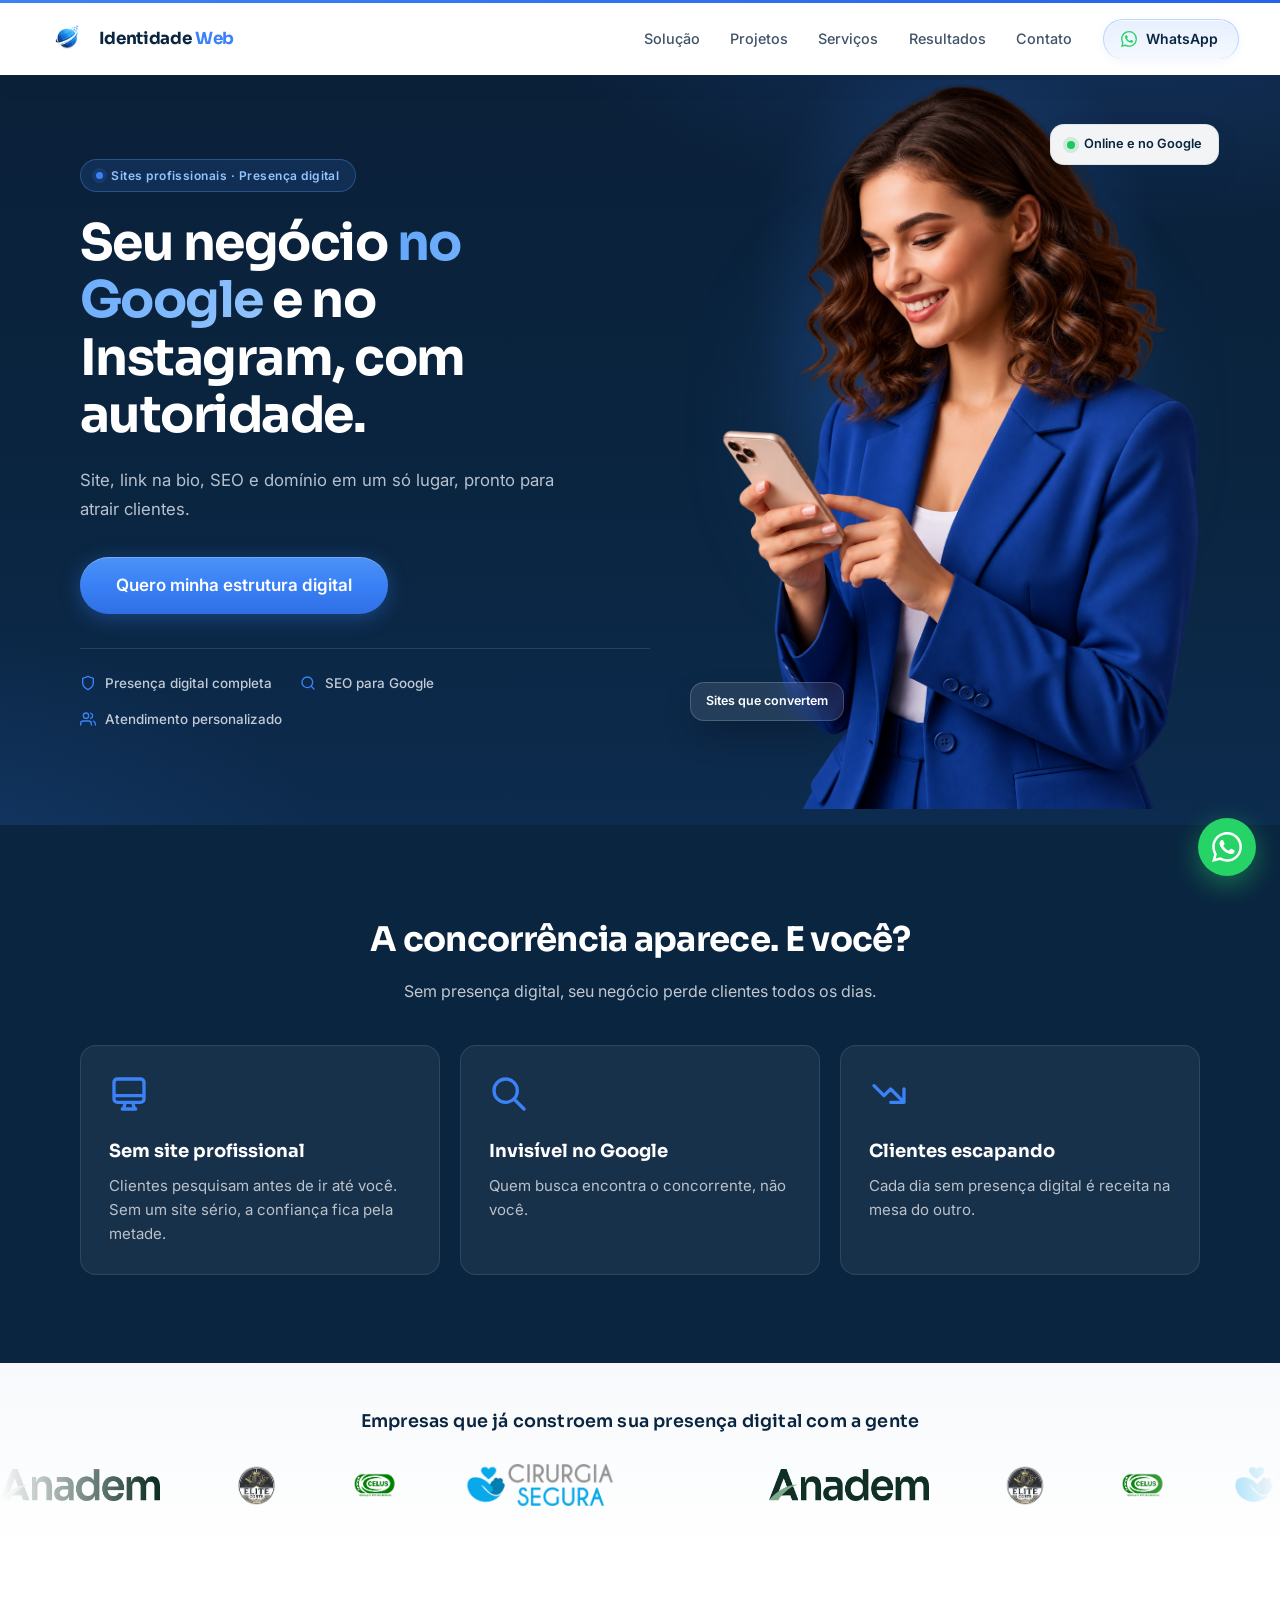
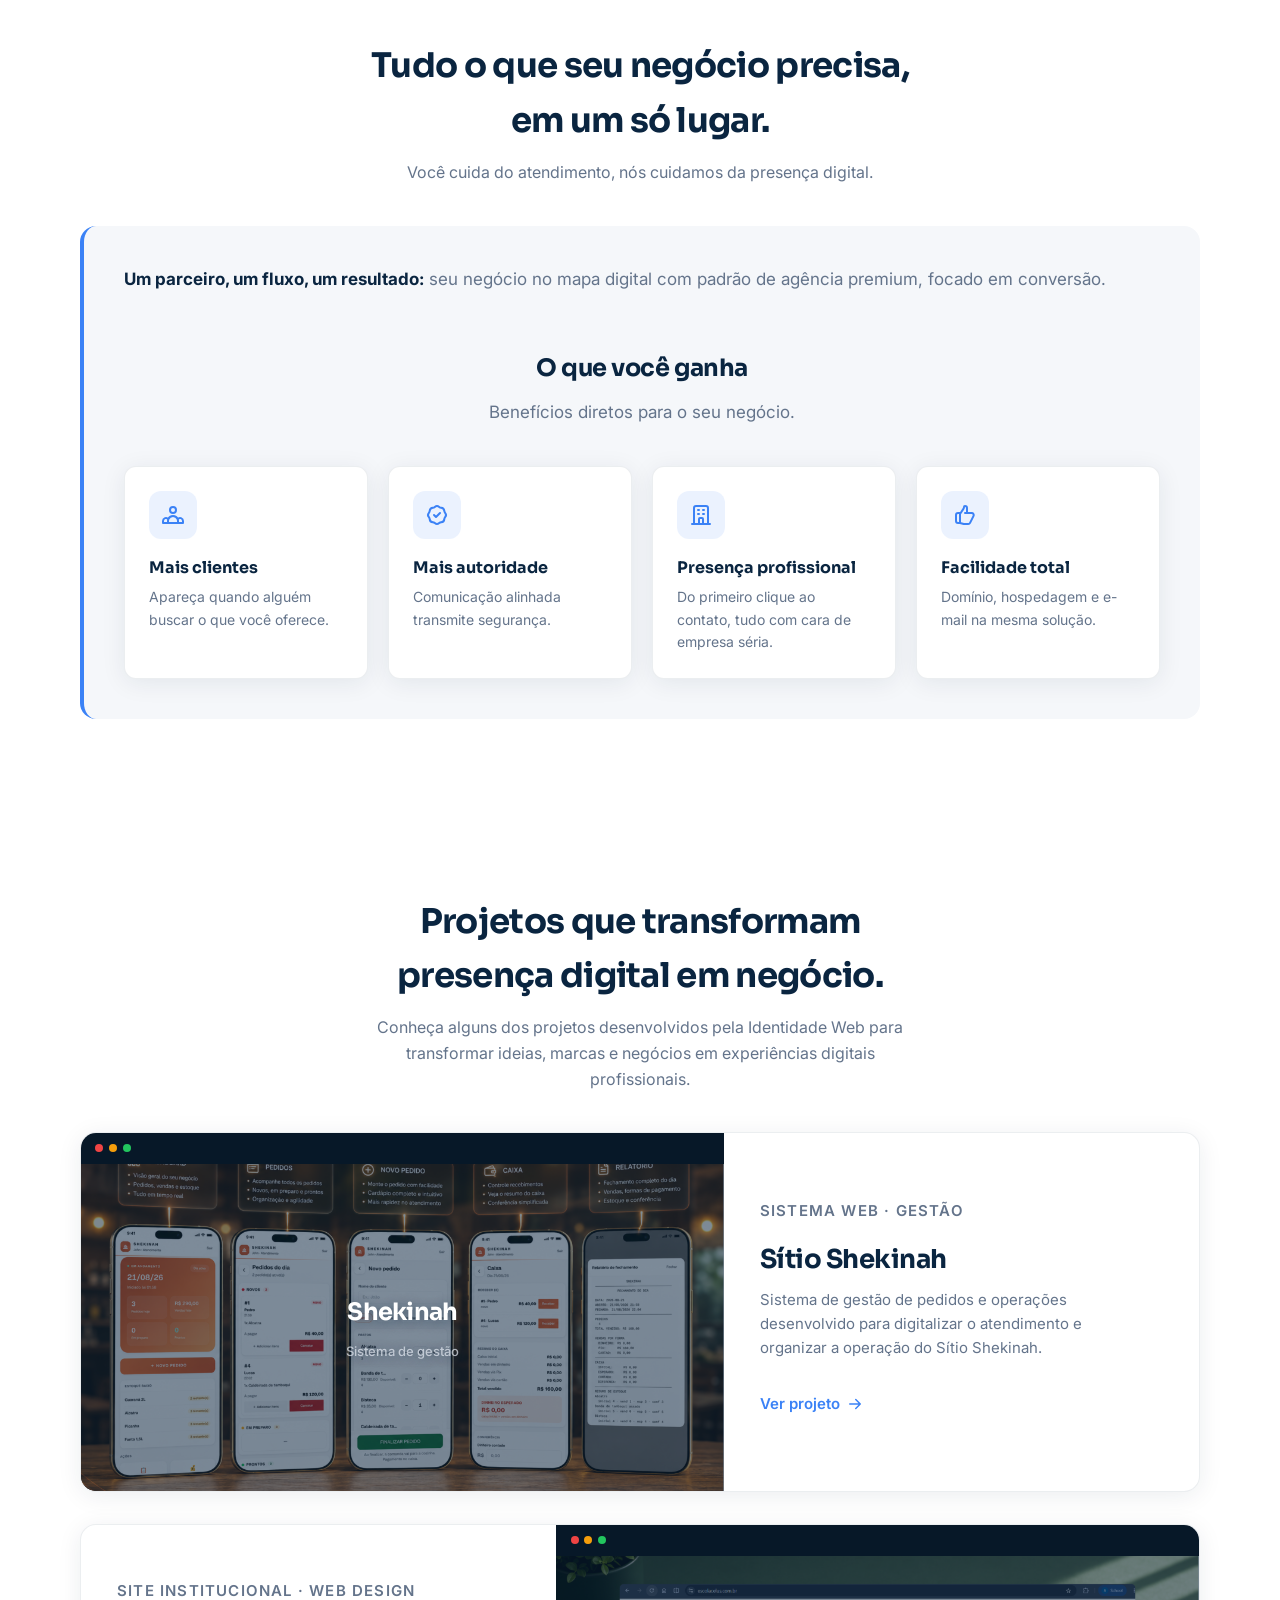
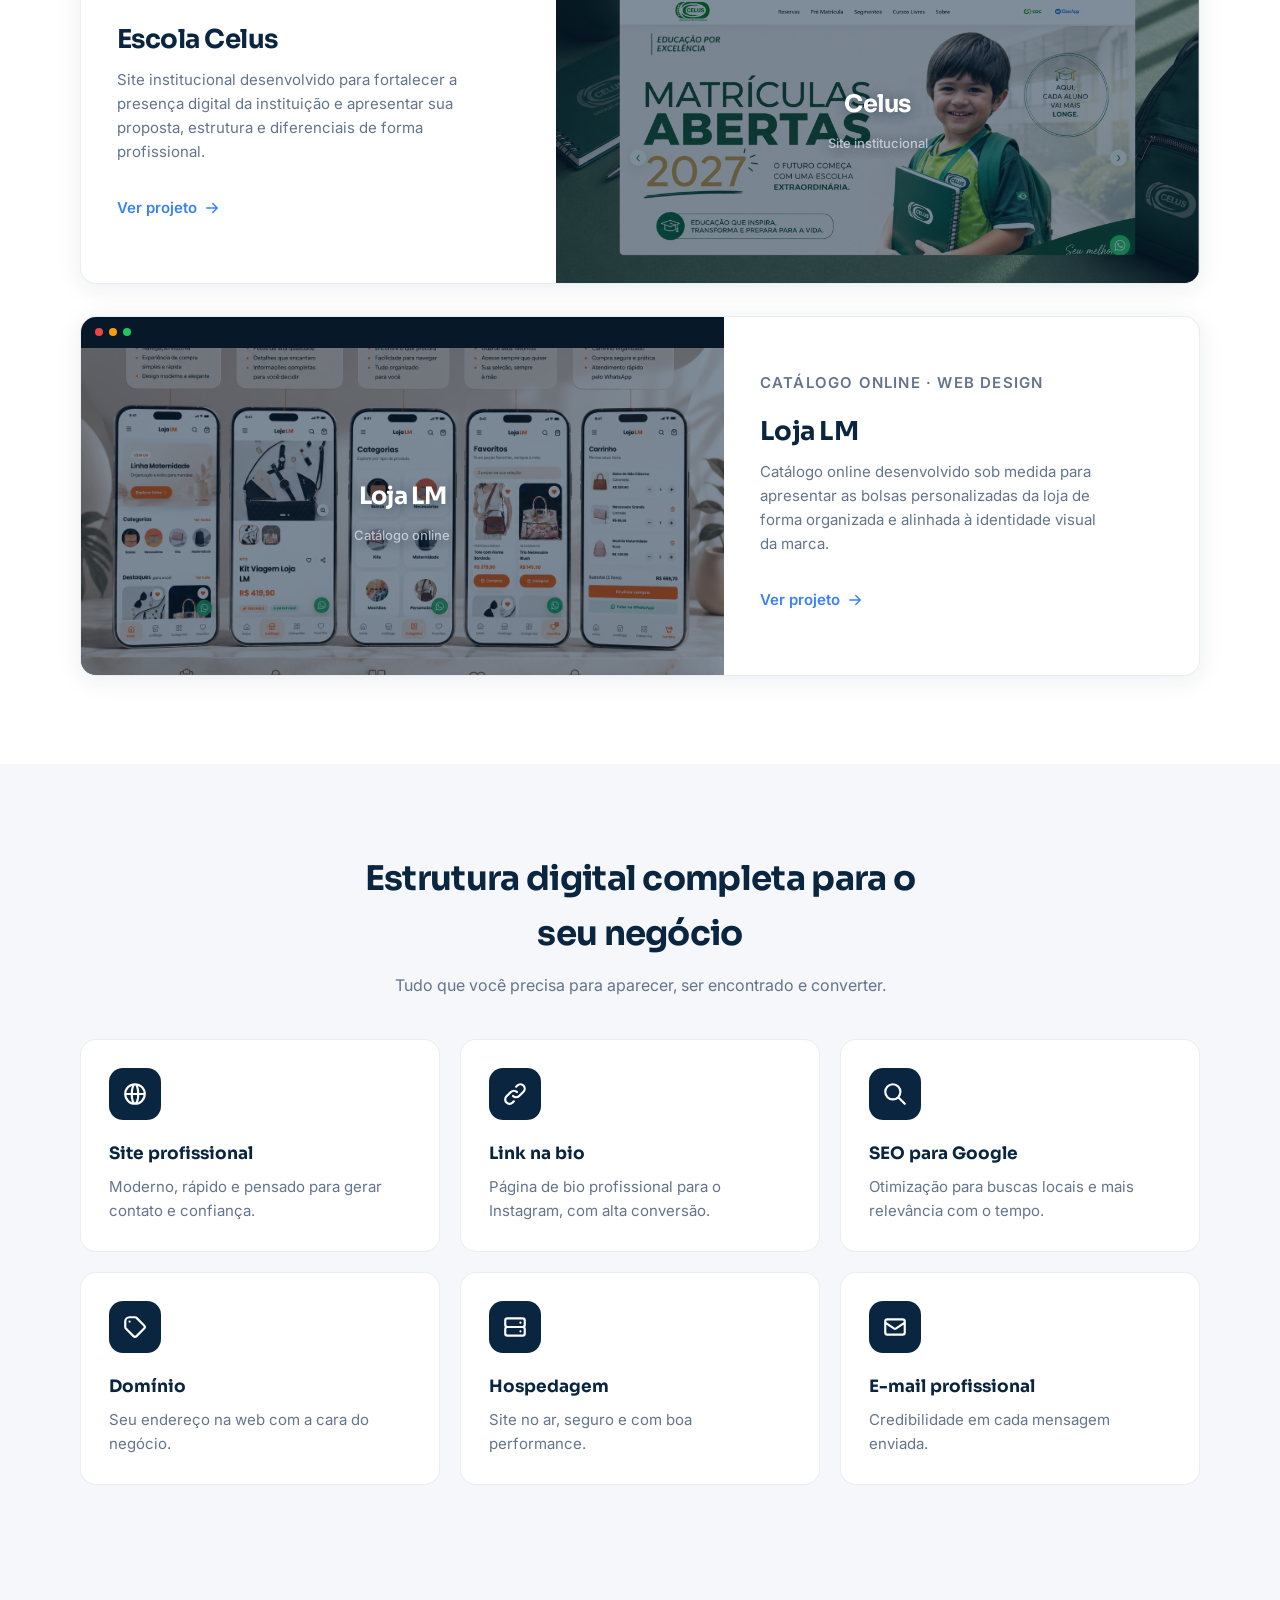
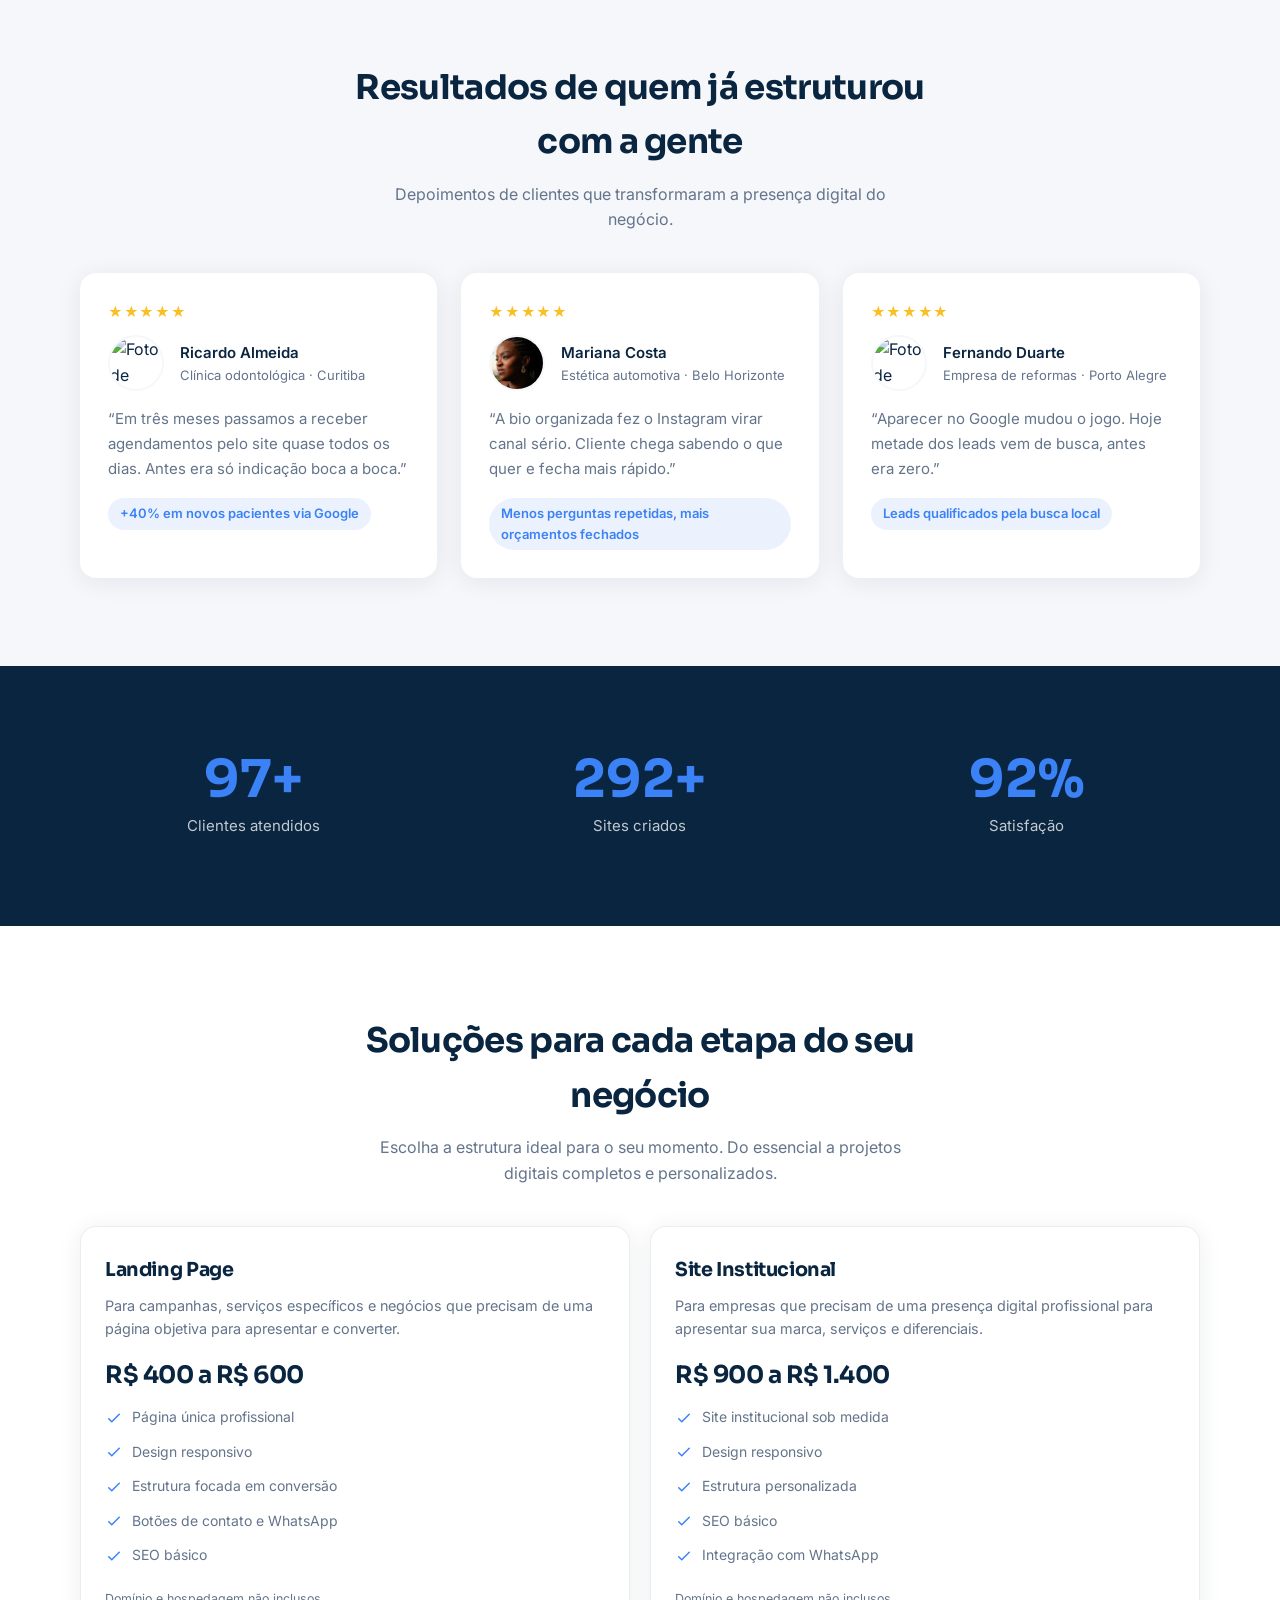
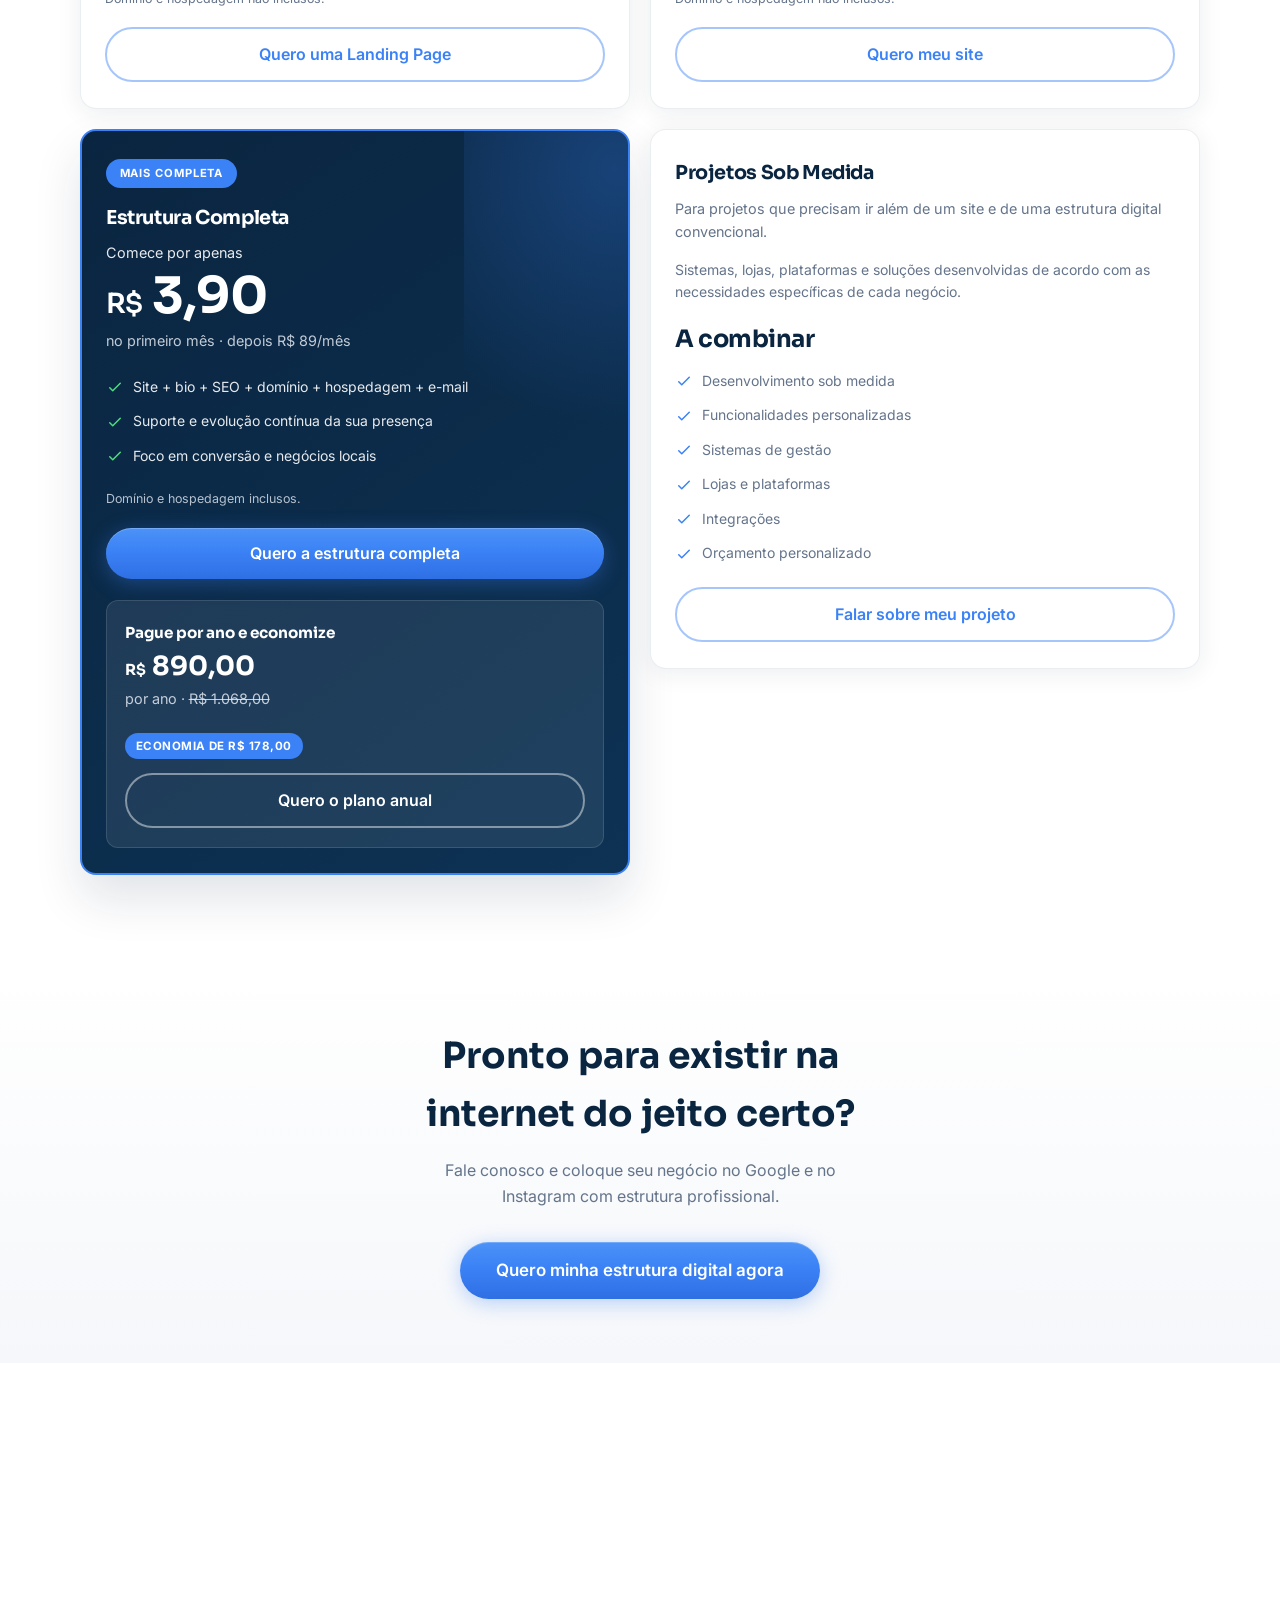
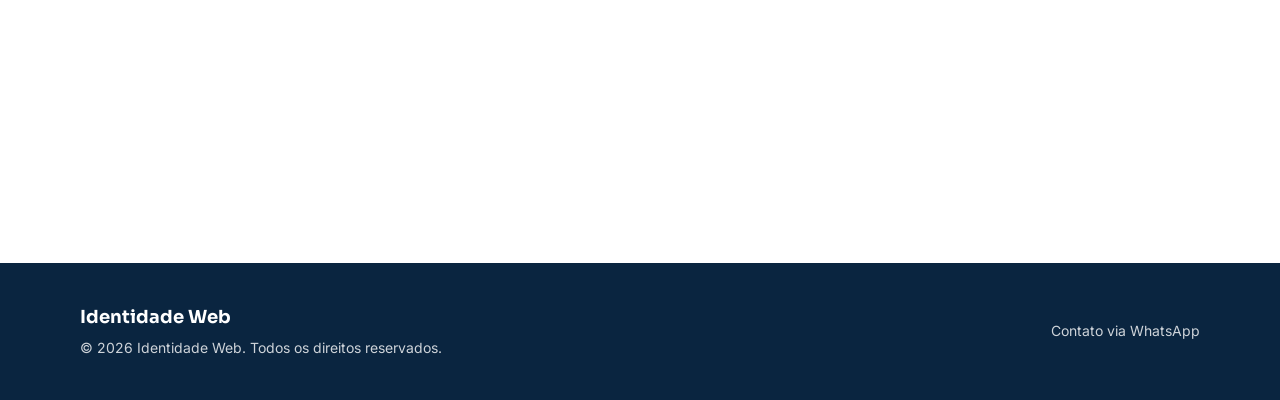
==== commit 3346d00f: "ajuste de ofertas" ====
--- a/index.html
+++ b/index.html
@@ -1217,6 +1217,185 @@
       text-decoration: none;
     }
 
+    /* Pricing solutions */
+    .pricing-grid {
+      display: grid;
+      gap: 1.25rem;
+      margin-top: 2.5rem;
+      align-items: start;
+    }
+    @media (min-width: 700px) {
+      .pricing-grid { grid-template-columns: 1fr 1fr; }
+      .pricing-annual .pricing-features { display: none; }
+    }
+    .pricing-card {
+      display: flex;
+      flex-direction: column;
+      padding: 1.75rem 1.5rem 1.6rem;
+      background: var(--white);
+      border: 1px solid rgba(10, 37, 64, 0.08);
+      border-radius: var(--radius);
+      box-shadow: var(--shadow);
+    }
+    .pricing-card--featured {
+      background: linear-gradient(145deg, var(--navy) 0%, #0d3254 100%);
+      color: var(--white);
+      border: 2px solid var(--accent);
+      box-shadow: var(--shadow-lg);
+      position: relative;
+      overflow: hidden;
+    }
+    .pricing-card--featured::before {
+      content: '';
+      position: absolute;
+      top: -40%;
+      right: -25%;
+      width: 55%;
+      height: 90%;
+      background: radial-gradient(circle, rgba(59, 130, 246, 0.28) 0%, transparent 70%);
+      pointer-events: none;
+    }
+    .pricing-badge {
+      display: inline-block;
+      align-self: flex-start;
+      padding: 0.35rem 0.85rem;
+      font-size: 0.7rem;
+      font-weight: 700;
+      text-transform: uppercase;
+      letter-spacing: 0.08em;
+      background: var(--accent);
+      color: var(--white);
+      border-radius: 999px;
+      margin-bottom: 0.9rem;
+    }
+    .pricing-card h3 {
+      font-family: 'Sora', sans-serif;
+      font-size: 1.2rem;
+      letter-spacing: -0.02em;
+      margin-bottom: 0.5rem;
+    }
+    .pricing-desc {
+      font-size: 0.9rem;
+      color: var(--text-muted);
+      margin-bottom: 1rem;
+    }
+    .pricing-card--featured .pricing-desc { color: rgba(226, 232, 240, 0.82); }
+    .pricing-extra {
+      font-size: 0.875rem;
+      color: var(--text-muted);
+      margin-bottom: 1rem;
+    }
+    .pricing-price {
+      font-family: 'Sora', sans-serif;
+      font-size: 1.5rem;
+      font-weight: 700;
+      letter-spacing: -0.02em;
+      margin-bottom: 0.35rem;
+      color: var(--navy);
+    }
+    .pricing-card--featured .pricing-price {
+      color: var(--white);
+      font-size: clamp(2.35rem, 5vw, 3.15rem);
+      line-height: 1;
+      margin-bottom: 0.45rem;
+    }
+    .pricing-price small {
+      font-size: 0.55em;
+      font-weight: 600;
+    }
+    .pricing-start {
+      font-size: 0.9rem;
+      opacity: 0.9;
+      margin-bottom: 0.45rem;
+    }
+    .pricing-period {
+      font-size: 0.9rem;
+      color: var(--text-muted);
+      margin-bottom: 1.1rem;
+    }
+    .pricing-card--featured .pricing-period { color: rgba(226, 232, 240, 0.85); }
+    .pricing-features {
+      list-style: none;
+      margin-bottom: 1rem;
+      flex: 1;
+    }
+    .pricing-features li {
+      display: flex;
+      align-items: flex-start;
+      gap: 0.55rem;
+      padding: 0.38rem 0;
+      font-size: 0.875rem;
+      color: var(--text-muted);
+    }
+    .pricing-card--featured .pricing-features li { color: rgba(255,255,255,0.9); }
+    .pricing-features svg {
+      flex-shrink: 0;
+      margin-top: 0.15rem;
+      color: var(--accent);
+    }
+    .pricing-card--featured .pricing-features svg { color: #4ADE80; }
+    .pricing-note {
+      font-size: 0.78rem;
+      color: var(--text-muted);
+      margin-bottom: 1.15rem;
+    }
+    .pricing-card--featured .pricing-note {
+      color: rgba(226, 232, 240, 0.8);
+    }
+    .pricing-cta {
+      width: 100%;
+      margin-top: auto;
+      position: relative;
+      z-index: 1;
+    }
+    .pricing-annual {
+      margin-top: 1.35rem;
+      padding: 1.2rem 1.1rem 1.15rem;
+      background: rgba(255,255,255,0.08);
+      border: 1px solid rgba(255,255,255,0.12);
+      border-radius: var(--radius-sm);
+      position: relative;
+      z-index: 1;
+    }
+    .pricing-annual h4 {
+      font-family: 'Sora', sans-serif;
+      font-size: 0.95rem;
+      margin-bottom: 0.45rem;
+    }
+    .pricing-annual-price {
+      font-family: 'Sora', sans-serif;
+      font-size: 1.65rem;
+      font-weight: 700;
+      line-height: 1.1;
+      margin-bottom: 0.35rem;
+    }
+    .pricing-annual-price small { font-size: 0.95rem; }
+    .pricing-save {
+      display: inline-block;
+      margin: 0.35rem 0 0.85rem;
+      padding: 0.25rem 0.7rem;
+      font-size: 0.72rem;
+      font-weight: 700;
+      letter-spacing: 0.04em;
+      text-transform: uppercase;
+      background: var(--accent);
+      border-radius: 999px;
+    }
+    .pricing-annual .pricing-features { flex: none; margin-bottom: 0.9rem; }
+    .pricing-card--featured .btn-outline {
+      color: var(--white);
+      border-color: rgba(255, 255, 255, 0.45);
+    }
+    .pricing-card--featured .btn-outline:hover {
+      background: var(--white);
+      color: var(--navy);
+    }
+    @media (max-width: 480px) {
+      .pricing-card { padding: 1.5rem 1.2rem 1.4rem; }
+      .pricing-card--featured .pricing-price { font-size: clamp(2.15rem, 12vw, 2.75rem); }
+      .pricing-cta { width: 100%; }
+    }
+
     /* CTA final */
     .cta-final {
       text-align: center;
@@ -1757,7 +1936,7 @@
                 <div class="portfolio-chrome" aria-hidden="true"><span></span><span></span><span></span></div>
                 <div class="portfolio-placeholder portfolio-placeholder--photo">
                   <!-- Adicionar o arquivo: assets/loja lm.png -->
-                  <img src="assets/loja%20lm.png" alt="Catálogo online de bolsas personalizadas desenvolvido para a Loja LM" width="960" height="640" loading="lazy" decoding="async" onerror="this.hidden=true" />
+                  <img src="assets/telas loja lm.png" alt="Catálogo online de bolsas personalizadas desenvolvido para a Loja LM" width="960" height="640" loading="lazy" decoding="async" onerror="this.hidden=true" />
                   <span class="portfolio-placeholder-mark" aria-hidden="true">Loja LM</span>
                   <span class="portfolio-placeholder-label" aria-hidden="true">Catálogo online</span>
                 </div>
@@ -1897,45 +2076,83 @@
 
     <section class="section" id="oferta" aria-labelledby="oferta-titulo">
       <div class="container">
-        <h2 id="oferta-titulo" class="section-title reveal">Invista na sua presença digital com inteligência</h2>
-        <p class="section-lead reveal">Entrada acessível para você testar a estrutura completa, com padrão premium desde o primeiro dia.</p>
-        <div class="offer-wrap">
-          <div class="offer-cards">
-            <div class="offer-card reveal">
-              <span class="offer-pill">Oferta especial</span>
-              <p style="font-size:1rem;opacity:.9;margin-bottom:.75rem;">Comece por apenas</p>
-              <div class="offer-price"><small>R$</small> 3,90</div>
-              <p class="offer-after">no primeiro mês · depois <strong>R$ 89/mês</strong> pela estrutura completa</p>
-              <ul class="offer-list">
-                <li><svg width="20" height="20" fill="none" stroke="currentColor" stroke-width="2" viewBox="0 0 24 24"><path stroke-linecap="round" stroke-linejoin="round" d="M5 13l4 4L19 7"/></svg> Site + bio + SEO + domínio + hospedagem + e-mail</li>
-                <li><svg width="20" height="20" fill="none" stroke="currentColor" stroke-width="2" viewBox="0 0 24 24"><path stroke-linecap="round" stroke-linejoin="round" d="M5 13l4 4L19 7"/></svg> Suporte e evolução contínua da sua presença</li>
-                <li><svg width="20" height="20" fill="none" stroke="currentColor" stroke-width="2" viewBox="0 0 24 24"><path stroke-linecap="round" stroke-linejoin="round" d="M5 13l4 4L19 7"/></svg> Foco em conversão e negócios locais</li>
+        <h2 id="oferta-titulo" class="section-title reveal">Soluções para cada etapa do seu negócio</h2>
+        <p class="section-lead reveal">Escolha a estrutura ideal para o seu momento. Do essencial a projetos digitais completos e personalizados.</p>
+        <div class="pricing-grid">
+
+          <article class="pricing-card reveal">
+            <h3>Landing Page</h3>
+            <p class="pricing-desc">Para campanhas, serviços específicos e negócios que precisam de uma página objetiva para apresentar e converter.</p>
+            <p class="pricing-price">R$ 400 a R$ 600</p>
+            <ul class="pricing-features">
+              <li><svg width="18" height="18" fill="none" stroke="currentColor" stroke-width="2" viewBox="0 0 24 24"><path stroke-linecap="round" stroke-linejoin="round" d="M5 13l4 4L19 7"/></svg> Página única profissional</li>
+              <li><svg width="18" height="18" fill="none" stroke="currentColor" stroke-width="2" viewBox="0 0 24 24"><path stroke-linecap="round" stroke-linejoin="round" d="M5 13l4 4L19 7"/></svg> Design responsivo</li>
+              <li><svg width="18" height="18" fill="none" stroke="currentColor" stroke-width="2" viewBox="0 0 24 24"><path stroke-linecap="round" stroke-linejoin="round" d="M5 13l4 4L19 7"/></svg> Estrutura focada em conversão</li>
+              <li><svg width="18" height="18" fill="none" stroke="currentColor" stroke-width="2" viewBox="0 0 24 24"><path stroke-linecap="round" stroke-linejoin="round" d="M5 13l4 4L19 7"/></svg> Botões de contato e WhatsApp</li>
+              <li><svg width="18" height="18" fill="none" stroke="currentColor" stroke-width="2" viewBox="0 0 24 24"><path stroke-linecap="round" stroke-linejoin="round" d="M5 13l4 4L19 7"/></svg> SEO básico</li>
+            </ul>
+            <p class="pricing-note">Domínio e hospedagem não inclusos.</p>
+            <a class="btn btn-outline pricing-cta wa-link" href="#" data-wa data-wa-message="Olá! Tenho interesse em uma Landing Page.">Quero uma Landing Page</a>
+          </article>
+
+          <article class="pricing-card reveal reveal-delay-1">
+            <h3>Site Institucional</h3>
+            <p class="pricing-desc">Para empresas que precisam de uma presença digital profissional para apresentar sua marca, serviços e diferenciais.</p>
+            <p class="pricing-price">R$ 900 a R$ 1.400</p>
+            <ul class="pricing-features">
+              <li><svg width="18" height="18" fill="none" stroke="currentColor" stroke-width="2" viewBox="0 0 24 24"><path stroke-linecap="round" stroke-linejoin="round" d="M5 13l4 4L19 7"/></svg> Site institucional sob medida</li>
+              <li><svg width="18" height="18" fill="none" stroke="currentColor" stroke-width="2" viewBox="0 0 24 24"><path stroke-linecap="round" stroke-linejoin="round" d="M5 13l4 4L19 7"/></svg> Design responsivo</li>
+              <li><svg width="18" height="18" fill="none" stroke="currentColor" stroke-width="2" viewBox="0 0 24 24"><path stroke-linecap="round" stroke-linejoin="round" d="M5 13l4 4L19 7"/></svg> Estrutura personalizada</li>
+              <li><svg width="18" height="18" fill="none" stroke="currentColor" stroke-width="2" viewBox="0 0 24 24"><path stroke-linecap="round" stroke-linejoin="round" d="M5 13l4 4L19 7"/></svg> SEO básico</li>
+              <li><svg width="18" height="18" fill="none" stroke="currentColor" stroke-width="2" viewBox="0 0 24 24"><path stroke-linecap="round" stroke-linejoin="round" d="M5 13l4 4L19 7"/></svg> Integração com WhatsApp</li>
+            </ul>
+            <p class="pricing-note">Domínio e hospedagem não inclusos.</p>
+            <a class="btn btn-outline pricing-cta wa-link" href="#" data-wa data-wa-message="Olá! Tenho interesse em criar um site institucional.">Quero meu site</a>
+          </article>
+
+          <article class="pricing-card pricing-card--featured reveal reveal-delay-2">
+            <span class="pricing-badge">Mais completa</span>
+            <h3>Estrutura Completa</h3>
+            <p class="pricing-start">Comece por apenas</p>
+            <p class="pricing-price"><small>R$</small> 3,90</p>
+            <p class="pricing-period">no primeiro mês · depois R$ 89/mês</p>
+            <ul class="pricing-features">
+              <li><svg width="18" height="18" fill="none" stroke="currentColor" stroke-width="2" viewBox="0 0 24 24"><path stroke-linecap="round" stroke-linejoin="round" d="M5 13l4 4L19 7"/></svg> Site + bio + SEO + domínio + hospedagem + e-mail</li>
+              <li><svg width="18" height="18" fill="none" stroke="currentColor" stroke-width="2" viewBox="0 0 24 24"><path stroke-linecap="round" stroke-linejoin="round" d="M5 13l4 4L19 7"/></svg> Suporte e evolução contínua da sua presença</li>
+              <li><svg width="18" height="18" fill="none" stroke="currentColor" stroke-width="2" viewBox="0 0 24 24"><path stroke-linecap="round" stroke-linejoin="round" d="M5 13l4 4L19 7"/></svg> Foco em conversão e negócios locais</li>
+            </ul>
+            <p class="pricing-note">Domínio e hospedagem inclusos.</p>
+            <a class="btn btn-primary pricing-cta wa-link" href="#" data-wa data-wa-message="Olá! Tenho interesse na estrutura completa da Identidade Web.">Quero a estrutura completa</a>
+            <div class="pricing-annual">
+              <h4>Pague por ano e economize</h4>
+              <p class="pricing-annual-price"><small>R$</small> 890,00</p>
+              <p class="pricing-period">por ano · <s>R$ 1.068,00</s></p>
+              <span class="pricing-save">Economia de R$ 178,00</span>
+              <ul class="pricing-features">
+                <li><svg width="18" height="18" fill="none" stroke="currentColor" stroke-width="2" viewBox="0 0 24 24"><path stroke-linecap="round" stroke-linejoin="round" d="M5 13l4 4L19 7"/></svg> Site + bio + SEO + domínio + hospedagem + e-mail</li>
+                <li><svg width="18" height="18" fill="none" stroke="currentColor" stroke-width="2" viewBox="0 0 24 24"><path stroke-linecap="round" stroke-linejoin="round" d="M5 13l4 4L19 7"/></svg> Suporte e evolução contínua da sua presença</li>
+                <li><svg width="18" height="18" fill="none" stroke="currentColor" stroke-width="2" viewBox="0 0 24 24"><path stroke-linecap="round" stroke-linejoin="round" d="M5 13l4 4L19 7"/></svg> Foco em conversão e negócios locais</li>
               </ul>
-              <a class="btn btn-primary btn-lg wa-link" href="#" data-wa style="position:relative;z-index:1;">Garantir minha vaga, R$ 3,90</a>
+              <a class="btn btn-outline pricing-cta wa-link" href="#" data-wa data-wa-message="Olá! Tenho interesse na estrutura completa da Identidade Web.">Quero o plano anual</a>
             </div>
-            <div class="offer-card reveal reveal-delay-1">
-              <span class="offer-pill">Pacote anual</span>
-              <p style="font-size:1rem;opacity:.9;margin-bottom:.75rem;">Pague por ano e economize</p>
-              <div class="offer-price"><small>R$</small> 890,00</div>
-              <p class="offer-after">por ano · <s>R$ 1.068,00</s> · economia de R$ 178,00</p>
-              <ul class="offer-list">
-                <li><svg width="20" height="20" fill="none" stroke="currentColor" stroke-width="2" viewBox="0 0 24 24"><path stroke-linecap="round" stroke-linejoin="round" d="M5 13l4 4L19 7"/></svg> Site + bio + SEO + domínio + hospedagem + e-mail</li>
-                <li><svg width="20" height="20" fill="none" stroke="currentColor" stroke-width="2" viewBox="0 0 24 24"><path stroke-linecap="round" stroke-linejoin="round" d="M5 13l4 4L19 7"/></svg> Suporte e evolução contínua da sua presença</li>
-                <li><svg width="20" height="20" fill="none" stroke="currentColor" stroke-width="2" viewBox="0 0 24 24"><path stroke-linecap="round" stroke-linejoin="round" d="M5 13l4 4L19 7"/></svg> Foco em conversão e negócios locais</li>
-              </ul>
-              <a class="btn btn-outline btn-lg wa-link" href="#" data-wa style="position:relative;z-index:1;">Escolher pacote anual, R$ 890,00</a>
-            </div>
-          </div>
-          <div class="value-stack reveal reveal-delay-2">
-            <h3>Valor percebido do pacote</h3>
-            <div class="value-row"><span>Site profissional + bio</span><span>R$ 2.500+</span></div>
-            <div class="value-row"><span>SEO e configurações técnicas</span><span>R$ 800+</span></div>
-            <div class="value-row"><span>Domínio, hospedagem e e-mail (ano)</span><span>R$ 400+</span></div>
-            <div class="value-total"><span>Pacote mensal</span><span>R$ 3,90</span></div>
-            <p style="font-size:0.8125rem;color:var(--text-muted);margin-top:1rem;">Comece por apenas R$ 3,90 no primeiro mês · depois R$ 89/mês.</p>
-            <div class="value-total"><span>Pacote anual</span><span>R$ 890,00</span></div>
-            <p style="font-size:0.8125rem;color:var(--text-muted);margin-top:1rem;">Valores ilustrativos de mercado.</p>
-          </div>
+          </article>
+
+          <article class="pricing-card reveal reveal-delay-3">
+            <h3>Projetos Sob Medida</h3>
+            <p class="pricing-desc">Para projetos que precisam ir além de um site e de uma estrutura digital convencional.</p>
+            <p class="pricing-extra">Sistemas, lojas, plataformas e soluções desenvolvidas de acordo com as necessidades específicas de cada negócio.</p>
+            <p class="pricing-price">A combinar</p>
+            <ul class="pricing-features">
+              <li><svg width="18" height="18" fill="none" stroke="currentColor" stroke-width="2" viewBox="0 0 24 24"><path stroke-linecap="round" stroke-linejoin="round" d="M5 13l4 4L19 7"/></svg> Desenvolvimento sob medida</li>
+              <li><svg width="18" height="18" fill="none" stroke="currentColor" stroke-width="2" viewBox="0 0 24 24"><path stroke-linecap="round" stroke-linejoin="round" d="M5 13l4 4L19 7"/></svg> Funcionalidades personalizadas</li>
+              <li><svg width="18" height="18" fill="none" stroke="currentColor" stroke-width="2" viewBox="0 0 24 24"><path stroke-linecap="round" stroke-linejoin="round" d="M5 13l4 4L19 7"/></svg> Sistemas de gestão</li>
+              <li><svg width="18" height="18" fill="none" stroke="currentColor" stroke-width="2" viewBox="0 0 24 24"><path stroke-linecap="round" stroke-linejoin="round" d="M5 13l4 4L19 7"/></svg> Lojas e plataformas</li>
+              <li><svg width="18" height="18" fill="none" stroke="currentColor" stroke-width="2" viewBox="0 0 24 24"><path stroke-linecap="round" stroke-linejoin="round" d="M5 13l4 4L19 7"/></svg> Integrações</li>
+              <li><svg width="18" height="18" fill="none" stroke="currentColor" stroke-width="2" viewBox="0 0 24 24"><path stroke-linecap="round" stroke-linejoin="round" d="M5 13l4 4L19 7"/></svg> Orçamento personalizado</li>
+            </ul>
+            <a class="btn btn-outline pricing-cta wa-link" href="#" data-wa data-wa-message="Olá! Tenho um projeto sob medida e gostaria de conversar.">Falar sobre meu projeto</a>
+          </article>
+
         </div>
       </div>
     </section>
@@ -1972,13 +2189,13 @@
       var WHATSAPP_NUMBER = '5592992534622';
       var WHATSAPP_MESSAGE = 'Olá, quero criar minha estrutura digital com a Identidade Web';
 
-      function buildWhatsAppUrl() {
-        var text = encodeURIComponent(WHATSAPP_MESSAGE);
+      function buildWhatsAppUrl(message) {
+        var text = encodeURIComponent(message || WHATSAPP_MESSAGE);
         return 'https://wa.me/' + WHATSAPP_NUMBER + '?text=' + text;
       }
 
       document.querySelectorAll('.wa-link').forEach(function (el) {
-        el.setAttribute('href', buildWhatsAppUrl());
+        el.setAttribute('href', buildWhatsAppUrl(el.getAttribute('data-wa-message')));
       });
 
       // Mobile menu
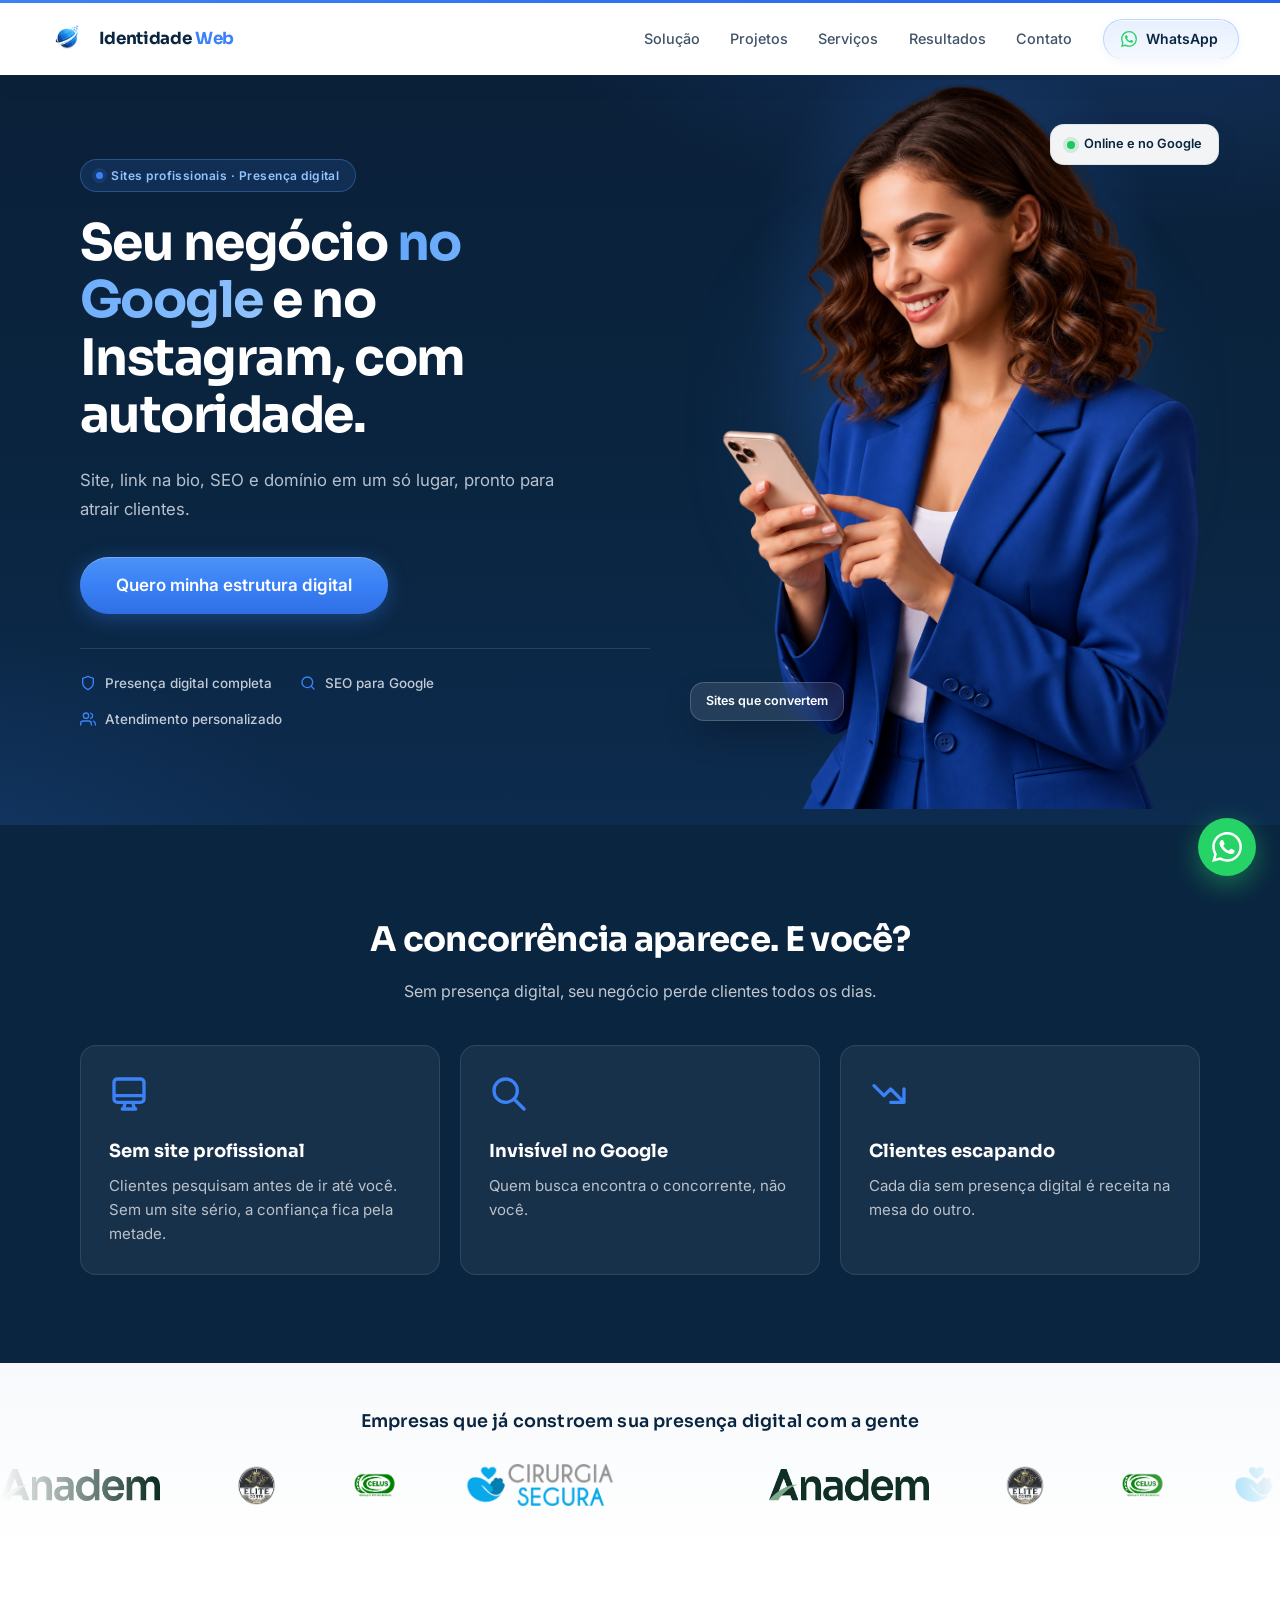
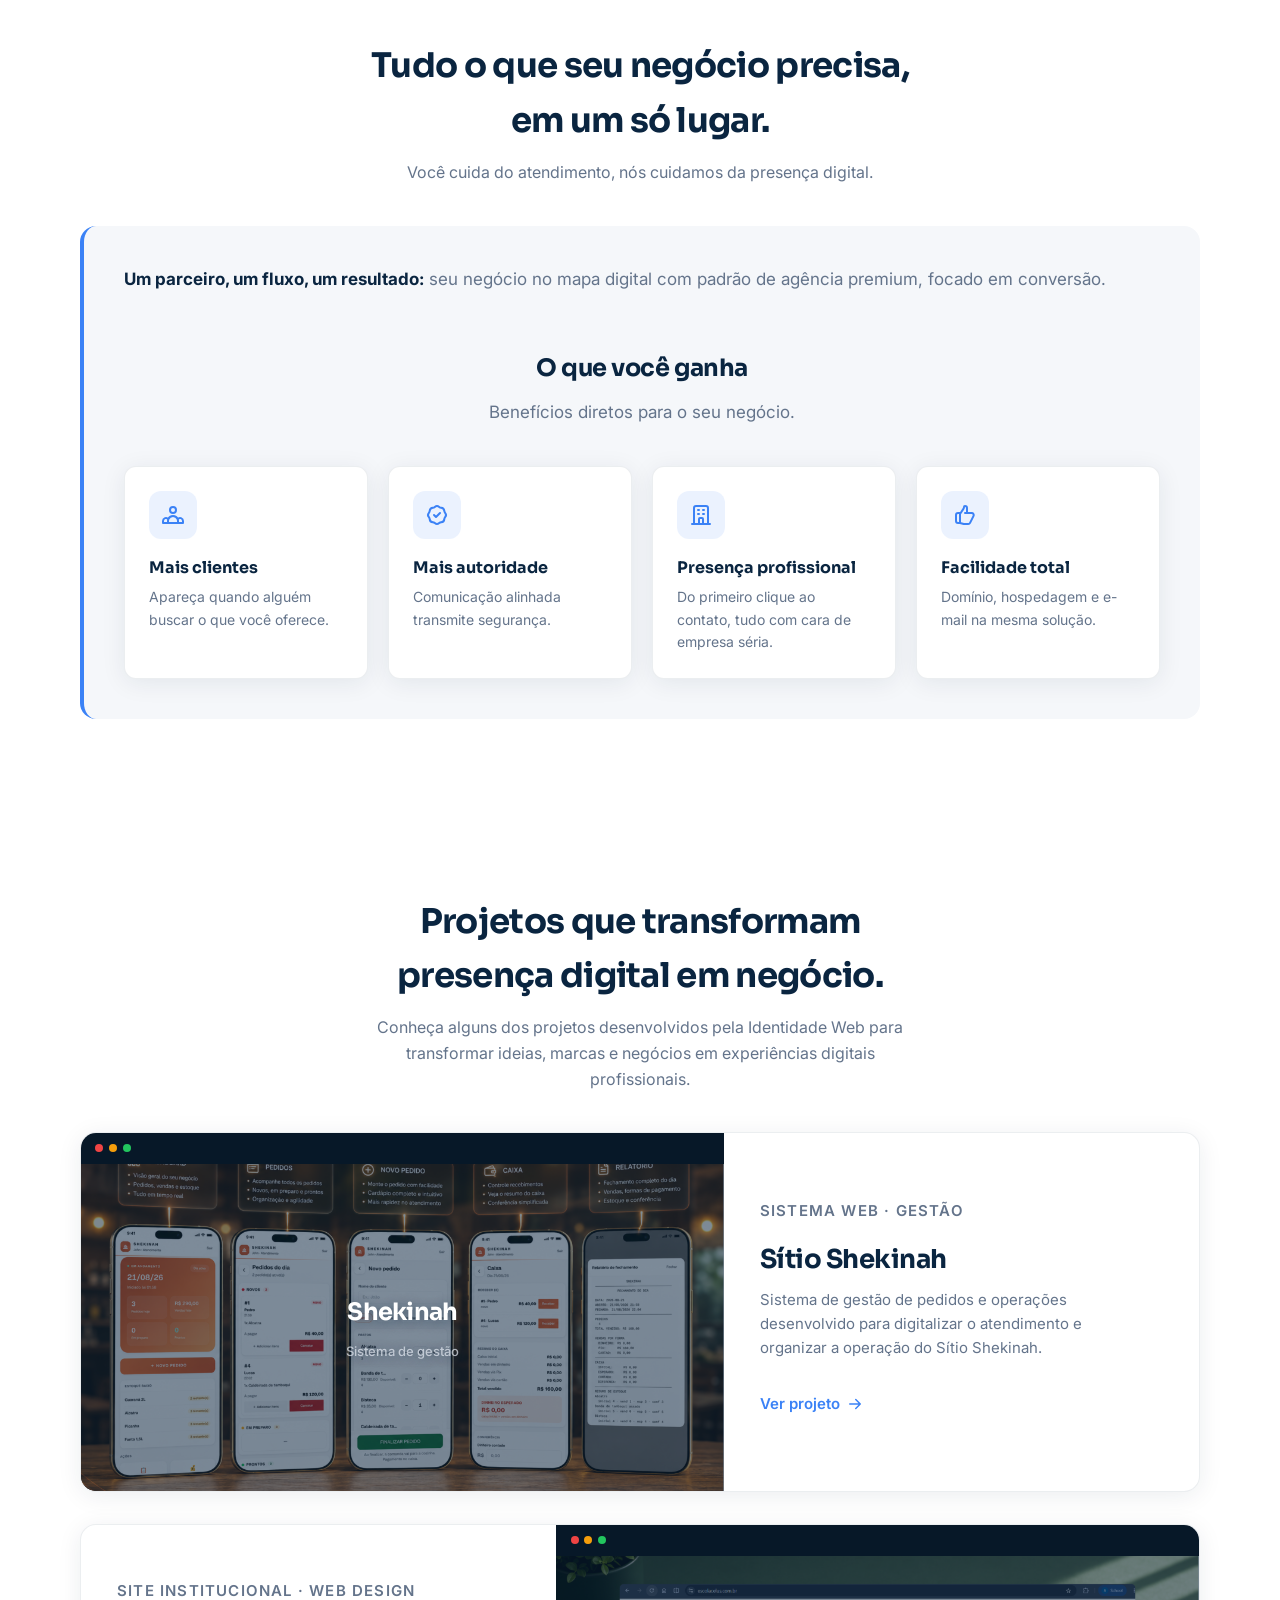
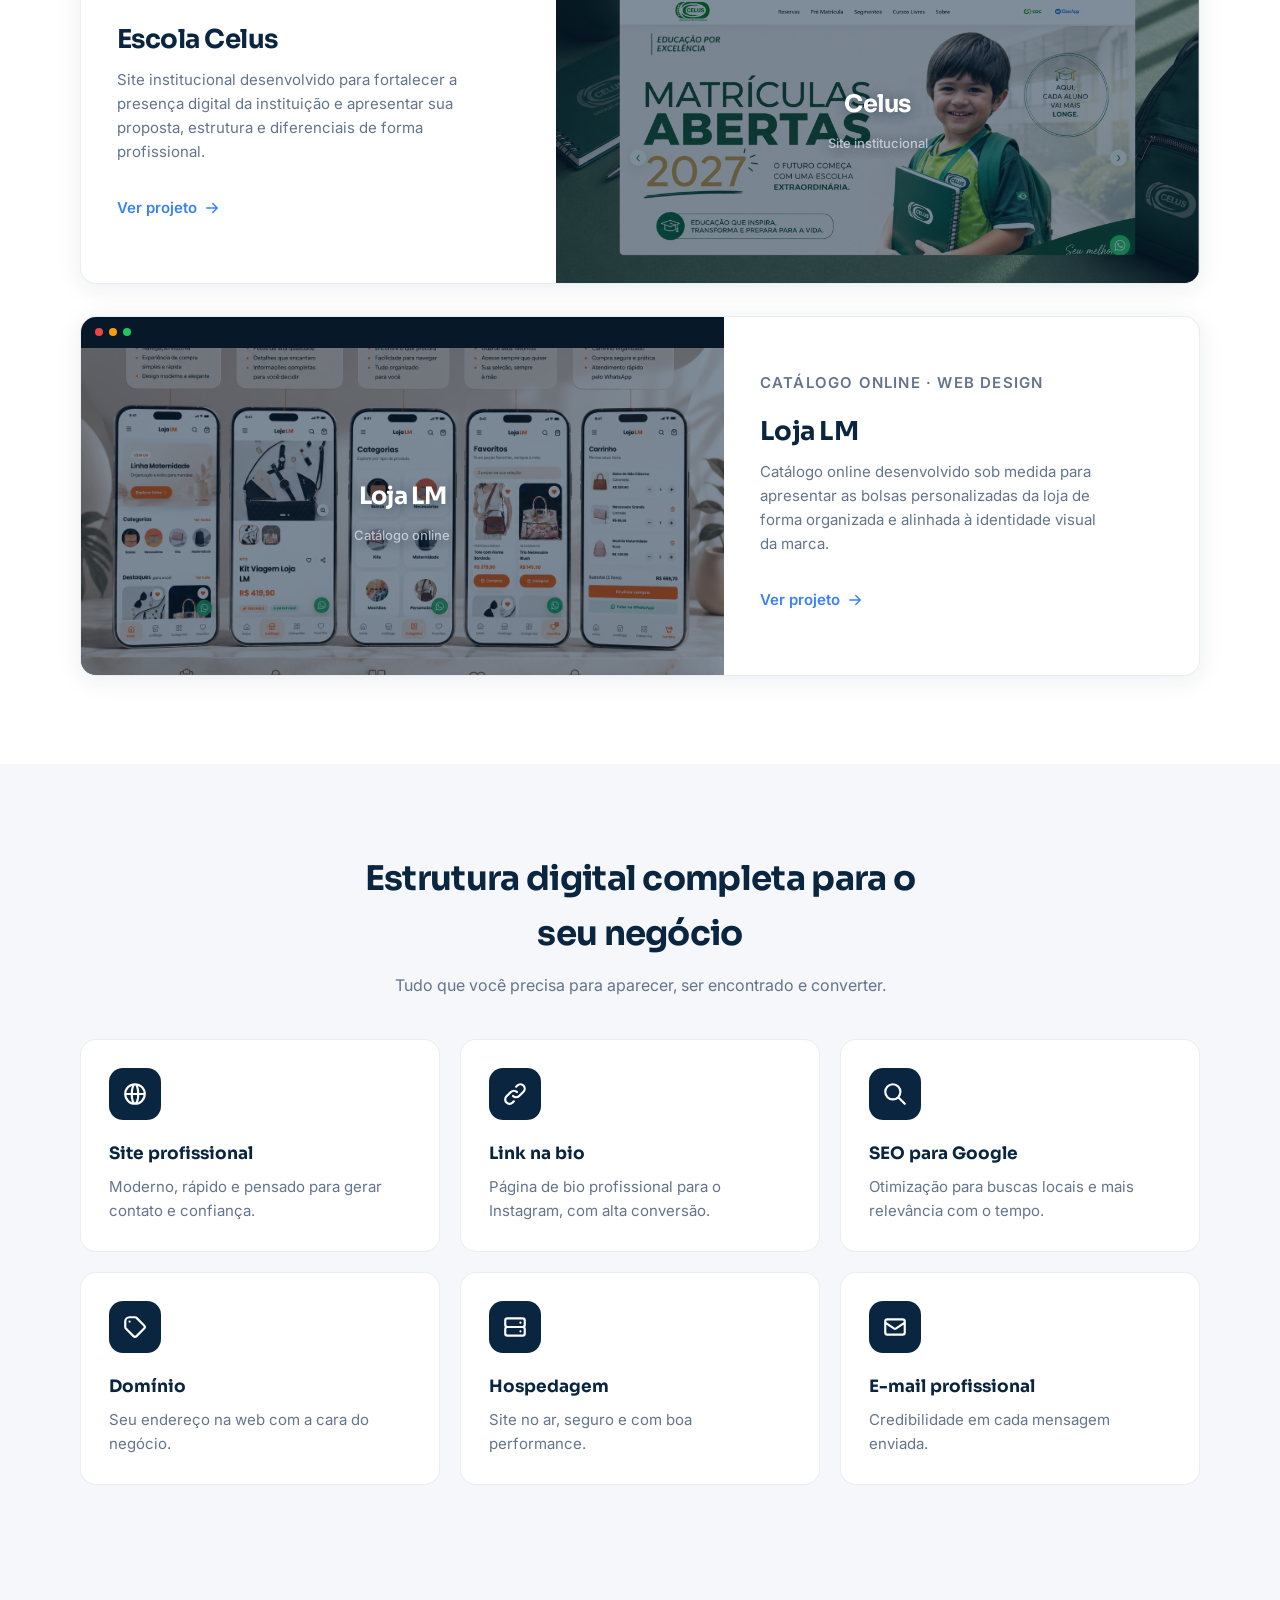
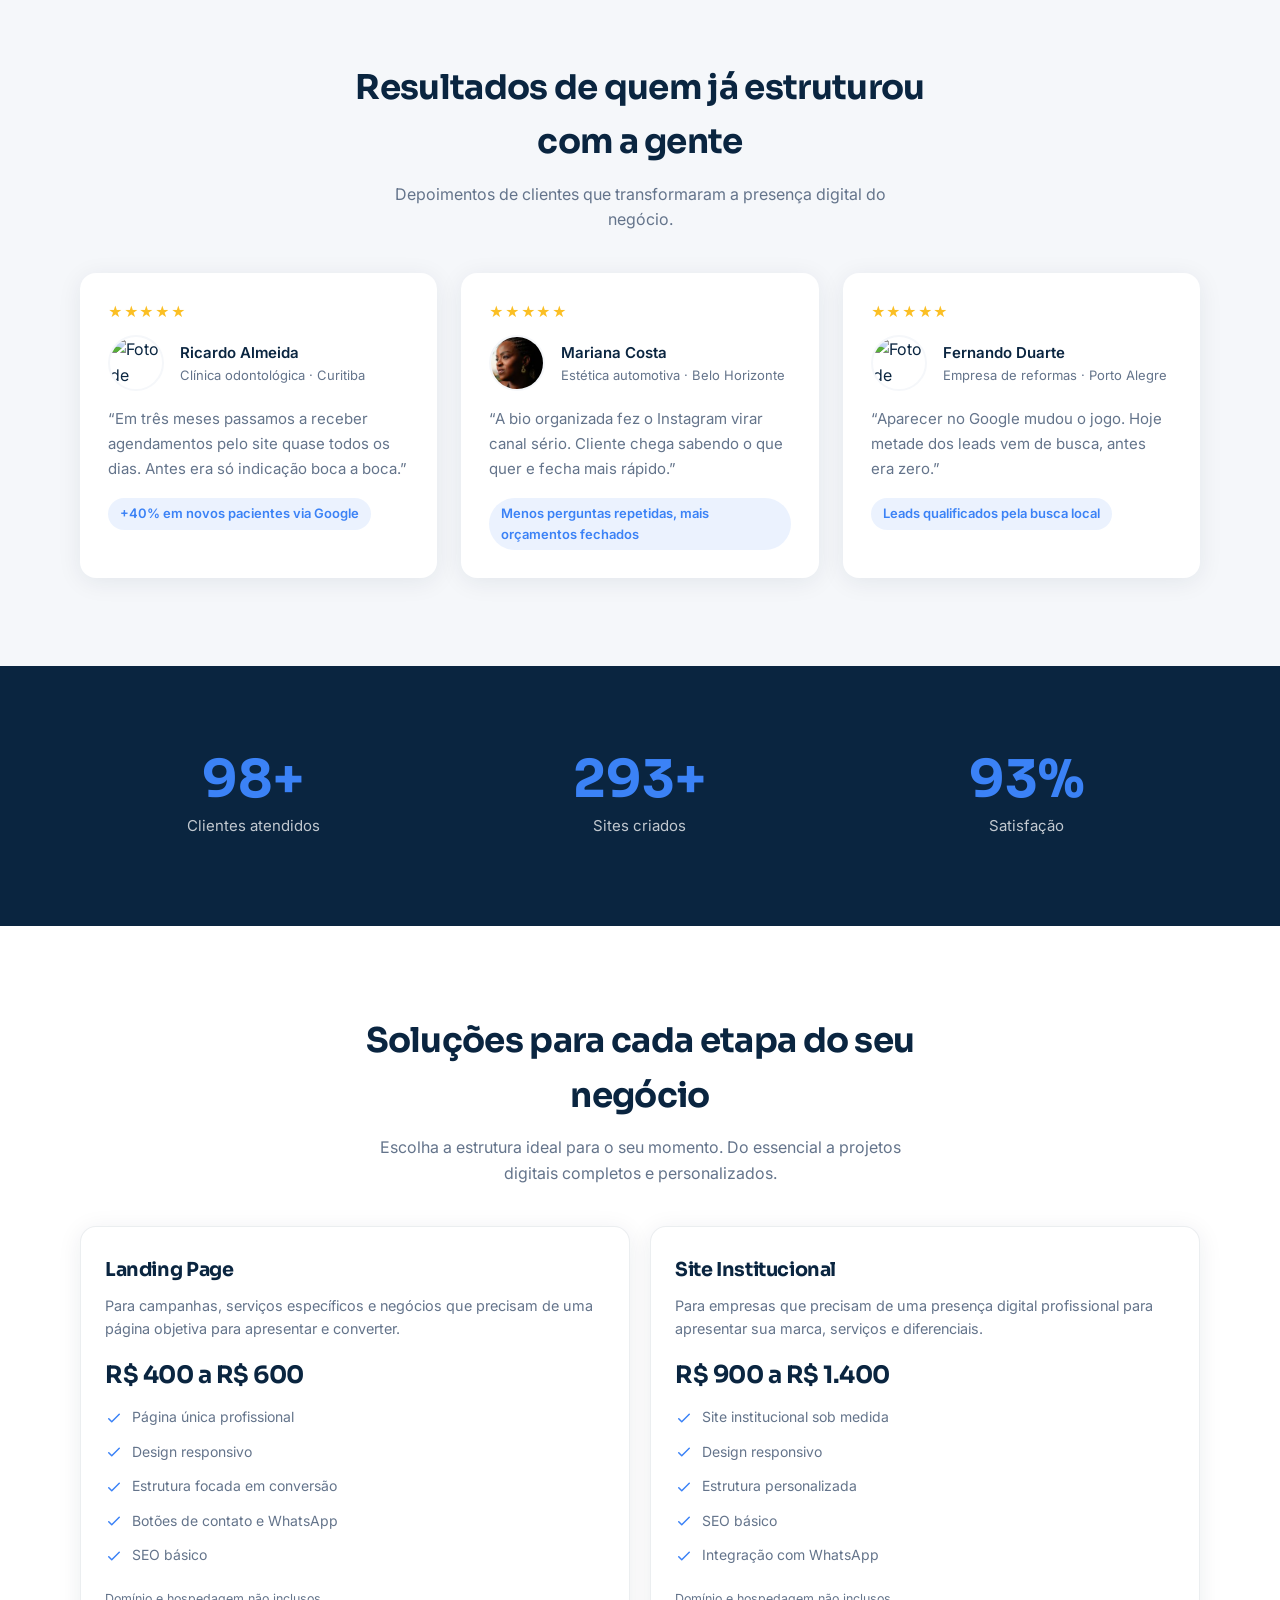
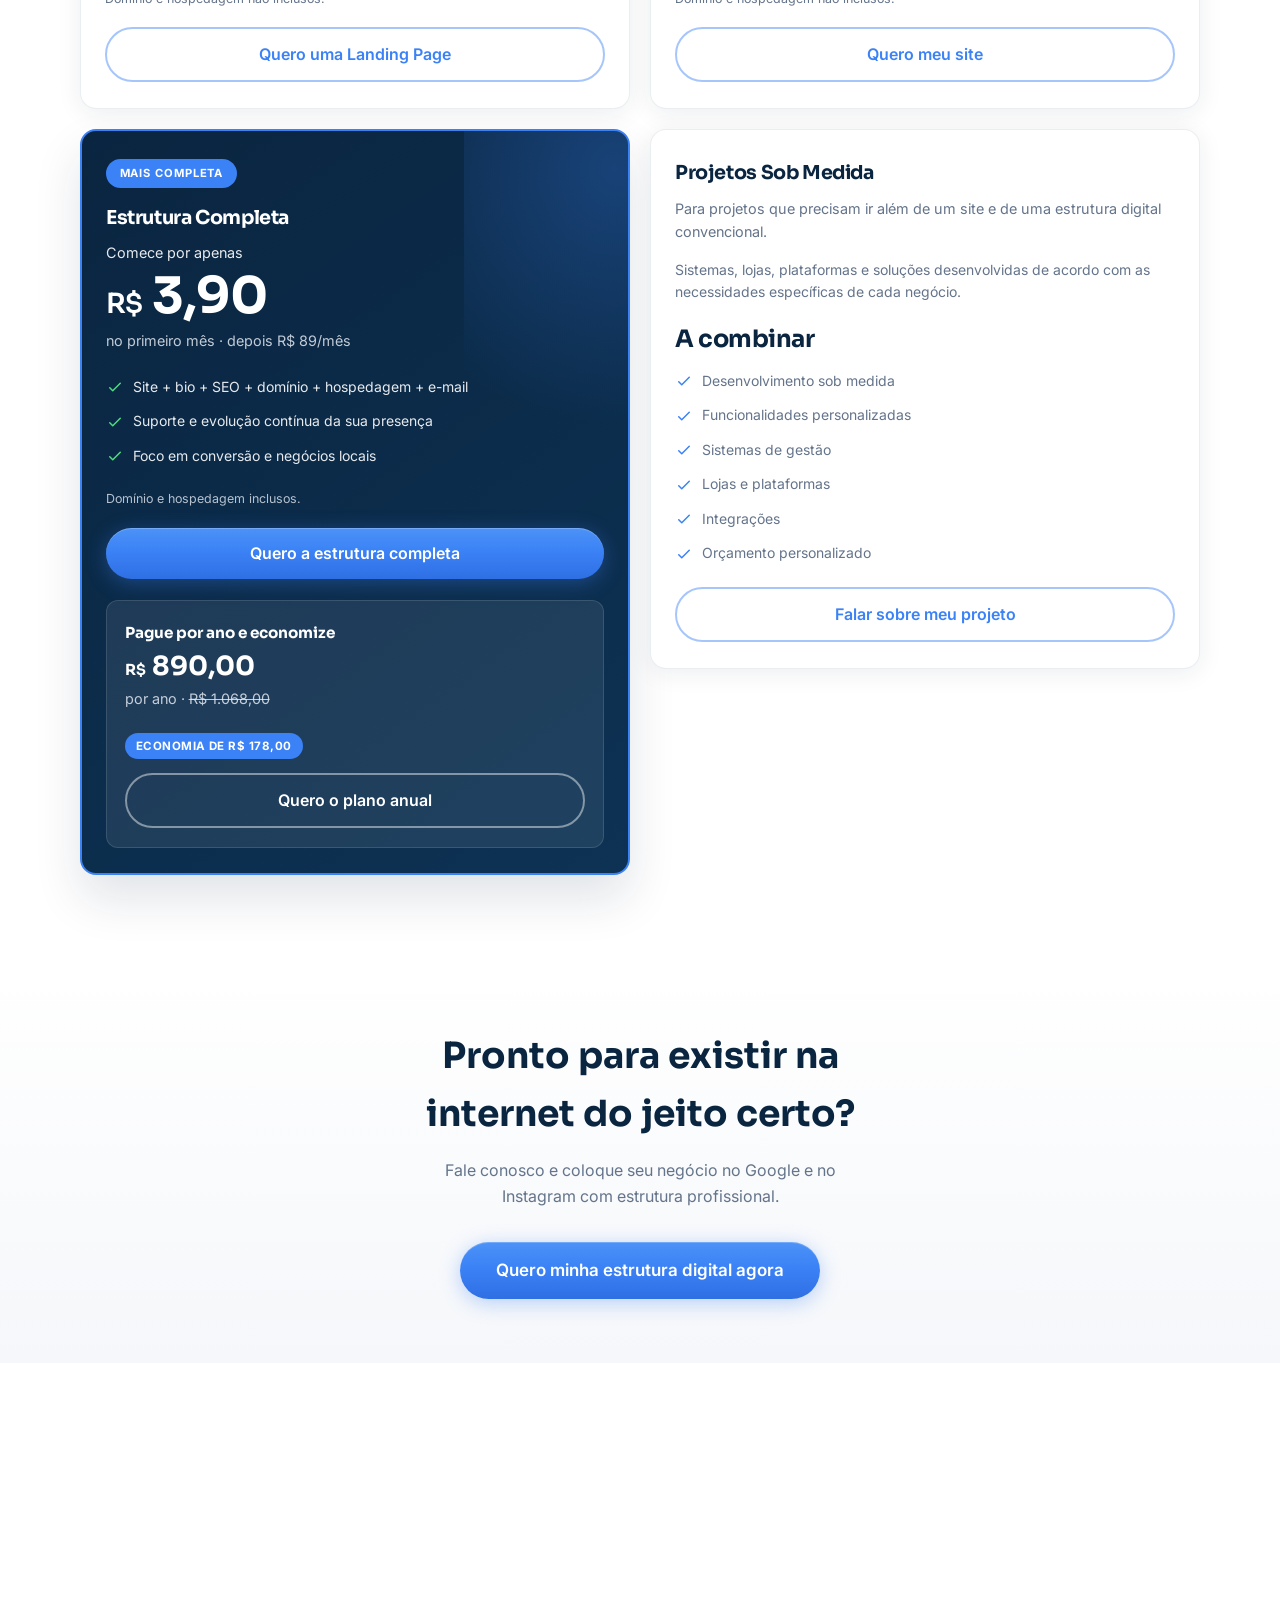
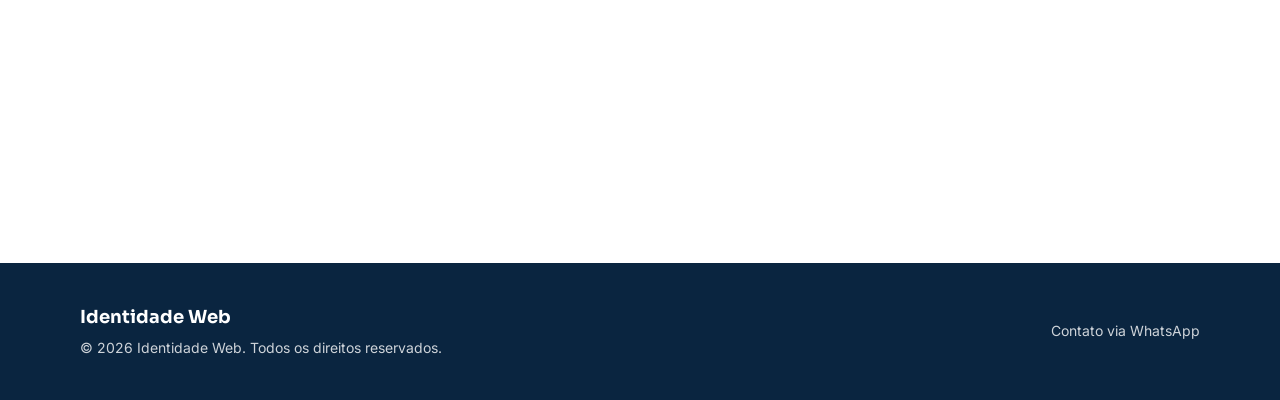
==== commit 89944d8a: "bob robo adicionado" ====
--- a/index.html
+++ b/index.html
@@ -1483,6 +1483,184 @@
     }
     .wa-float svg { width: 30px; height: 30px; }
 
+    /* Bob widget */
+    .bob-widget {
+      position: fixed;
+      z-index: 190;
+      display: flex;
+      flex-direction: column;
+      align-items: flex-end;
+      gap: 0.55rem;
+      width: min(280px, calc(100% - 1.5rem));
+      right: 1.25rem;
+      bottom: 5.75rem;
+      opacity: 0;
+      pointer-events: none;
+      transform: translateY(20px);
+      transition: opacity 0.5s ease, transform 0.5s ease;
+    }
+    .bob-widget.bob-is-visible {
+      opacity: 1;
+      pointer-events: auto;
+      transform: translateY(0);
+    }
+    .bob-bubble {
+      width: 100%;
+      padding: 0.95rem 2.1rem 1rem 1rem;
+      background: var(--white);
+      color: var(--navy);
+      border: 1px solid rgba(59, 130, 246, 0.22);
+      border-radius: 14px;
+      box-shadow: 0 12px 32px rgba(10, 37, 64, 0.16);
+      position: relative;
+    }
+    .bob-bubble::after {
+      content: '';
+      position: absolute;
+      right: 28px;
+      bottom: -7px;
+      width: 12px;
+      height: 12px;
+      background: var(--white);
+      border-right: 1px solid rgba(59, 130, 246, 0.22);
+      border-bottom: 1px solid rgba(59, 130, 246, 0.22);
+      transform: rotate(45deg);
+    }
+    .bob-hi {
+      font-family: 'Sora', sans-serif;
+      font-size: 0.95rem;
+      font-weight: 700;
+      letter-spacing: -0.02em;
+      margin-bottom: 0.25rem;
+    }
+    .bob-ask {
+      font-size: 0.875rem;
+      color: var(--text-muted);
+      margin-bottom: 0.7rem;
+    }
+    .bob-input {
+      width: 100%;
+      height: 40px;
+      padding: 0 0.8rem;
+      font-family: 'Inter', sans-serif;
+      font-size: 0.875rem;
+      color: var(--navy);
+      background: var(--gray-bg);
+      border: 1px solid rgba(10, 37, 64, 0.12);
+      border-radius: 10px;
+      outline: none;
+    }
+    .bob-input:focus {
+      border-color: var(--accent);
+      box-shadow: 0 0 0 3px rgba(59, 130, 246, 0.18);
+    }
+    .bob-form {
+      display: flex;
+      flex-direction: column;
+      gap: 0.45rem;
+    }
+    .bob-submit {
+      width: 100%;
+      height: 40px;
+      font-family: 'Inter', sans-serif;
+      font-size: 0.875rem;
+      font-weight: 600;
+      color: var(--white);
+      background: var(--accent);
+      border: none;
+      border-radius: 10px;
+      cursor: pointer;
+      transition: background 0.2s ease;
+    }
+    .bob-submit:hover { background: var(--accent-hover); }
+    .bob-error {
+      display: none;
+      font-size: 0.8rem;
+      color: #1D4ED8;
+      margin-top: 0.15rem;
+    }
+    .bob-error.bob-is-shown { display: block; }
+    .bob-form.bob-is-hidden { display: none; }
+    .bob-close {
+      position: absolute;
+      top: 0.45rem;
+      right: 0.5rem;
+      width: 28px;
+      height: 28px;
+      padding: 0;
+      border: none;
+      border-radius: 50%;
+      background: transparent;
+      color: var(--navy);
+      font-size: 1.15rem;
+      line-height: 1;
+      cursor: pointer;
+    }
+    .bob-close:hover { color: var(--accent); }
+    .bob-wa {
+      display: none;
+      align-items: center;
+      justify-content: center;
+      width: 100%;
+      min-height: 42px;
+      padding: 0.65rem 0.85rem;
+      font-family: 'Inter', sans-serif;
+      font-size: 0.875rem;
+      font-weight: 600;
+      color: var(--white);
+      background: var(--accent);
+      border-radius: 10px;
+      text-align: center;
+      transition: background 0.2s ease;
+    }
+    .bob-wa:hover { background: var(--accent-hover); }
+    .bob-wa.bob-is-shown { display: flex; margin-top: 0.15rem; }
+    .bob-widget.bob-is-minimized {
+      width: auto;
+    }
+    .bob-widget.bob-is-minimized .bob-bubble { display: none; }
+    .bob-widget.bob-is-minimized .bob-avatar { width: 72px; }
+    .bob-widget.bob-keyboard-open {
+      bottom: 0.75rem;
+    }
+    .bob-avatar {
+      width: 92px;
+      height: auto;
+      display: block;
+      filter: drop-shadow(0 10px 18px rgba(10, 37, 64, 0.22));
+      transition: opacity 0.35s ease;
+    }
+    .bob-avatar.bob-is-fading { opacity: 0; }
+    @media (min-width: 900px) {
+      .bob-widget {
+        left: auto;
+        right: 6.25rem;
+        bottom: 1.5rem;
+        width: auto;
+        flex-direction: row;
+        align-items: flex-end;
+        gap: 0.65rem;
+        transform: translateY(20px);
+      }
+      .bob-widget.bob-is-visible {
+        transform: translateY(0);
+      }
+      .bob-bubble {
+        width: 220px;
+      }
+      .bob-bubble::after {
+        left: auto;
+        right: -6px;
+        bottom: 28px;
+        transform: rotate(-45deg);
+      }
+      .bob-avatar { width: 120px; }
+    }
+    @media (prefers-reduced-motion: reduce) {
+      .bob-widget { transition: opacity 0.4s ease; transform: none; }
+      .bob-widget.bob-is-visible { transform: none; }
+    }
+
     .skip-link {
       position: absolute;
       left: -9999px;
@@ -2177,6 +2355,26 @@
     </div>
   </footer>
 
+  <div class="bob-widget" id="bob-widget" aria-hidden="true">
+    <div class="bob-bubble">
+      <button class="bob-close" id="bob-close" type="button" aria-label="Fechar Bob">×</button>
+      <p class="bob-hi" id="bob-hi">Oi, eu sou o Bob!</p>
+      <p class="bob-ask" id="bob-ask">Qual seu nome?</p>
+      <form class="bob-form" id="bob-form" action="#">
+        <input class="bob-input" id="bob-name" type="text" name="bob-name" placeholder="Digite seu nome" autocomplete="name" maxlength="40" aria-label="Digite seu nome">
+        <p class="bob-error" id="bob-error" role="alert">Me conta seu nome primeiro.</p>
+        <button class="bob-submit" type="submit">Enviar</button>
+      </form>
+      <form class="bob-form bob-is-hidden" id="bob-phone-form" action="#">
+        <input class="bob-input" id="bob-phone" type="tel" inputmode="numeric" autocomplete="tel" placeholder="(00) 00000-0000" maxlength="16" aria-label="Número de WhatsApp">
+        <p class="bob-error" id="bob-phone-error" role="alert">Esse número parece incompleto. Confere pra mim?</p>
+        <button class="bob-submit" type="submit">Enviar número</button>
+      </form>
+      <a class="bob-wa" id="bob-wa" href="#">Falar com a Identidade Web</a>
+    </div>
+    <img class="bob-avatar" id="bob-avatar" src="assets/bob/bob-acenando.png" alt="Bob, assistente da Identidade Web" width="120" height="120">
+  </div>
+
   <a class="wa-float wa-link" href="#" data-wa aria-label="Abrir WhatsApp, Identidade Web">
     <svg viewBox="0 0 24 24" fill="currentColor" aria-hidden="true"><path d="M17.472 14.382c-.297-.149-1.758-.867-2.03-.967-.273-.099-.471-.148-.67.15-.197.297-.767.966-.94 1.164-.173.199-.347.223-.644.075-.297-.15-1.255-.463-2.39-1.475-.883-.788-1.48-1.761-1.653-2.059-.173-.297-.018-.458.13-.606.134-.133.298-.347.446-.52.149-.174.198-.298.298-.497.099-.198.05-.371-.025-.52-.075-.149-.669-1.612-.916-2.207-.242-.579-.487-.5-.669-.51-.173-.008-.371-.01-.57-.01-.198 0-.52.074-.792.372-.272.297-1.04 1.016-1.04 2.479 0 1.462 1.065 2.875 1.213 3.074.149.198 2.096 3.2 5.077 4.487.709.306 1.262.489 1.694.625.712.227 1.36.195 1.871.118.571-.085 1.758-.719 2.006-1.413.248-.694.248-1.289.173-1.413-.074-.124-.272-.198-.57-.347m-5.421 7.403h-.004a9.87 9.87 0 01-5.031-1.378l-.361-.214-3.741.982.998-3.648-.235-.374a9.86 9.86 0 01-1.51-5.26c.001-5.45 4.436-9.884 9.888-9.884 2.64 0 5.122 1.03 6.988 2.898a9.825 9.825 0 012.893 6.994c-.003 5.45-4.435 9.884-9.881 9.884m8.413-18.297A11.815 11.815 0 0012.05 0C5.495 0 .16 5.335.157 11.892c0 2.096.547 4.142 1.588 5.945L.057 24l6.305-1.654a11.882 11.882 0 005.683 1.448h.005c6.554 0 11.89-5.335 11.893-11.893a11.821 11.821 0 00-3.48-8.413z"/></svg>
   </a>
@@ -2304,6 +2502,120 @@
         logosTrack.dataset.ready = 'true';
       }
     })();
+
+    (function () {
+      'use strict';
+      var bob = document.getElementById('bob-widget');
+      var form = document.getElementById('bob-form');
+      var nameInput = document.getElementById('bob-name');
+      var errorEl = document.getElementById('bob-error');
+      var hiEl = document.getElementById('bob-hi');
+      var askEl = document.getElementById('bob-ask');
+      var avatar = document.getElementById('bob-avatar');
+      var phoneForm = document.getElementById('bob-phone-form');
+      var phoneInput = document.getElementById('bob-phone');
+      var phoneError = document.getElementById('bob-phone-error');
+      var bobName = '';
+      var bobPhone = '';
+      var waBtn = document.getElementById('bob-wa');
+      var closeBtn = document.getElementById('bob-close');
+      if (!bob || !form || !nameInput || !phoneForm || !phoneInput) return;
+
+      var bobShown = false;
+
+      function hideBob() {
+        bob.classList.remove('bob-is-visible');
+        bob.setAttribute('aria-hidden', 'true');
+        bobShown = true;
+      }
+
+      function maskPhone(value) {
+        var digits = String(value || '').replace(/\D/g, '').slice(0, 11);
+        if (digits.length === 0) return '';
+        if (digits.length <= 2) return '(' + digits;
+        if (digits.length <= 7) return '(' + digits.slice(0, 2) + ') ' + digits.slice(2);
+        return '(' + digits.slice(0, 2) + ') ' + digits.slice(2, 7) + '-' + digits.slice(7);
+      }
+
+      function keepBobVisible() {
+        if (!window.visualViewport) return;
+        var overlap = window.innerHeight - window.visualViewport.height - window.visualViewport.offsetTop;
+        if (overlap > 80) {
+          bob.classList.add('bob-keyboard-open');
+          bob.style.bottom = (overlap + 12) + 'px';
+        } else {
+          bob.classList.remove('bob-keyboard-open');
+          bob.style.bottom = '';
+        }
+      }
+
+      window.setTimeout(function () {
+        if (bobShown) return;
+        bob.classList.add('bob-is-visible');
+        bob.setAttribute('aria-hidden', 'false');
+        window.setTimeout(function () {
+          if (nameInput && !form.classList.contains('bob-is-hidden')) nameInput.focus();
+        }, 480);
+      }, 6000);
+
+      if (window.visualViewport) {
+        window.visualViewport.addEventListener('resize', keepBobVisible);
+        window.visualViewport.addEventListener('scroll', keepBobVisible);
+      }
+
+      form.addEventListener('submit', function (e) {
+        e.preventDefault();
+        var name = (nameInput.value || '').replace(/^\s+|\s+$/g, '');
+        if (!name) {
+          errorEl.classList.add('bob-is-shown');
+          nameInput.focus();
+          return;
+        }
+        errorEl.classList.remove('bob-is-shown');
+        bobName = name;
+        hiEl.textContent = 'Prazer, ' + bobName + '!';
+        askEl.textContent = 'Me passa seu número de WhatsApp para eu te mandar uma mensagem.';
+        form.classList.add('bob-is-hidden');
+        phoneForm.classList.remove('bob-is-hidden');
+        avatar.classList.add('bob-is-fading');
+        window.setTimeout(function () {
+          avatar.src = 'assets/bob/bob-beleza.png';
+          avatar.classList.remove('bob-is-fading');
+        }, 180);
+        window.setTimeout(function () { phoneInput.focus(); }, 80);
+      });
+
+      phoneInput.addEventListener('input', function () {
+        phoneInput.value = maskPhone(phoneInput.value);
+        phoneError.classList.remove('bob-is-shown');
+      });
+
+      phoneForm.addEventListener('submit', function (e) {
+        e.preventDefault();
+        var digits = (phoneInput.value || '').replace(/\D/g, '');
+        if (digits.length !== 11) {
+          phoneError.classList.add('bob-is-shown');
+          phoneInput.focus();
+          return;
+        }
+        phoneError.classList.remove('bob-is-shown');
+        bobPhone = digits;
+        hiEl.textContent = 'Perfeito, ' + bobName + '!';
+        askEl.textContent = 'Obrigado! Já tenho seu contato.';
+        phoneForm.classList.add('bob-is-hidden');
+        if (waBtn) waBtn.classList.remove('bob-is-shown');
+        bob.classList.remove('bob-keyboard-open');
+        bob.style.bottom = '';
+        window.setTimeout(function () {
+          hideBob(false);
+        }, 1800);
+      });
+      if (closeBtn) {
+        closeBtn.addEventListener('click', function () {
+          hideBob(false);
+        });
+      }
+    })();
   </script>
 </body>
 </html>
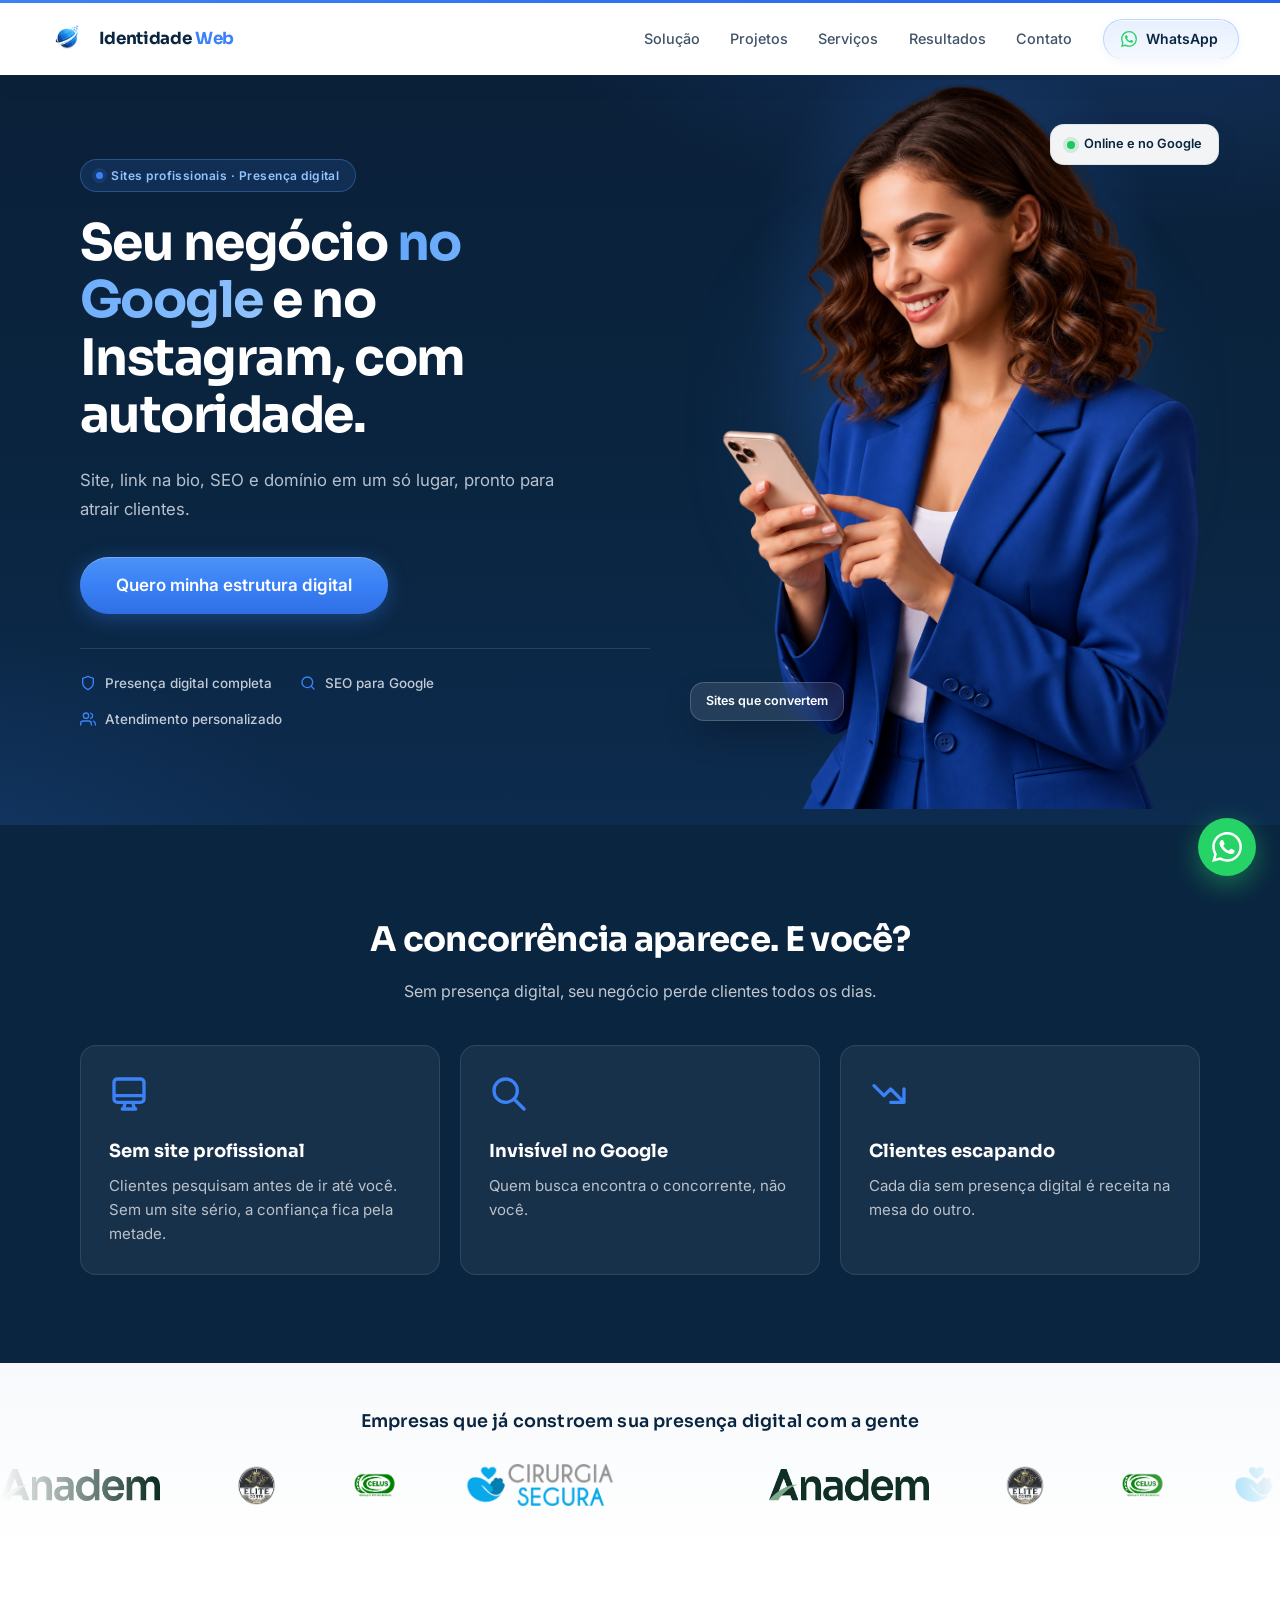
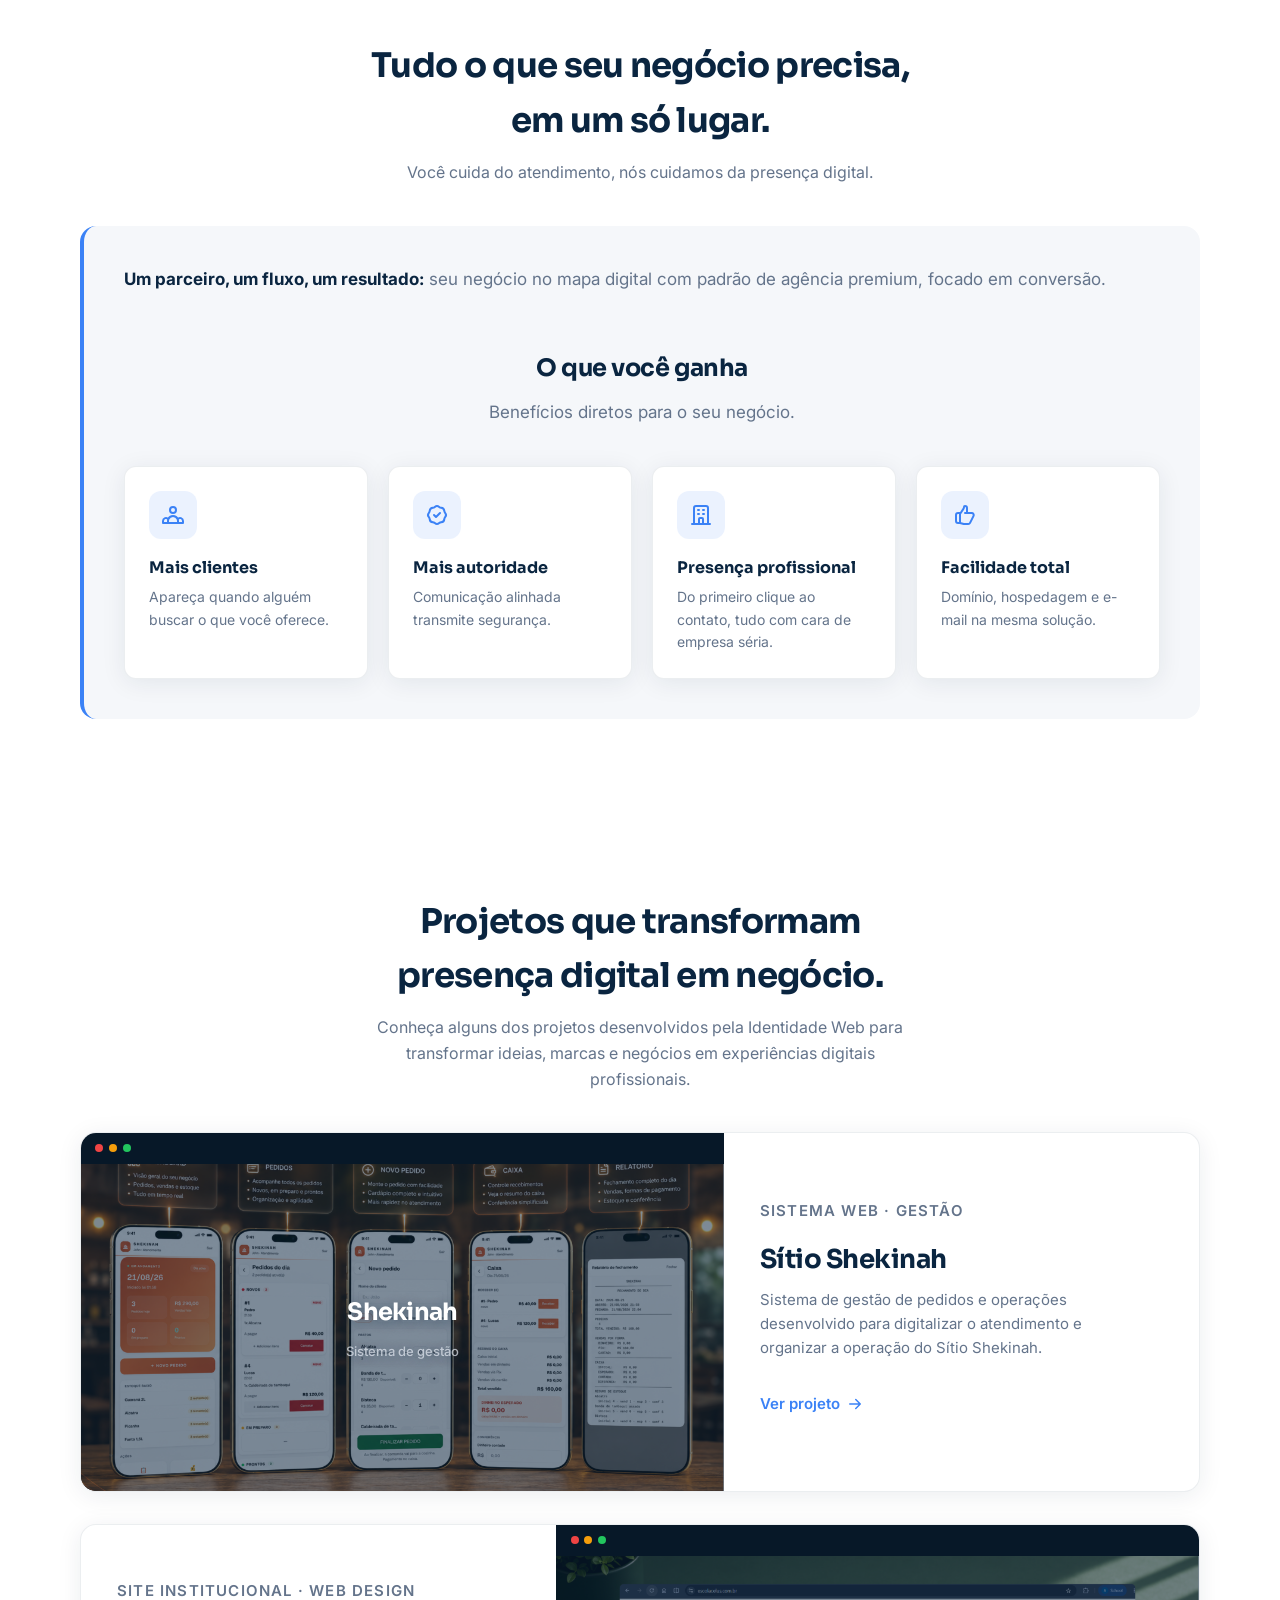
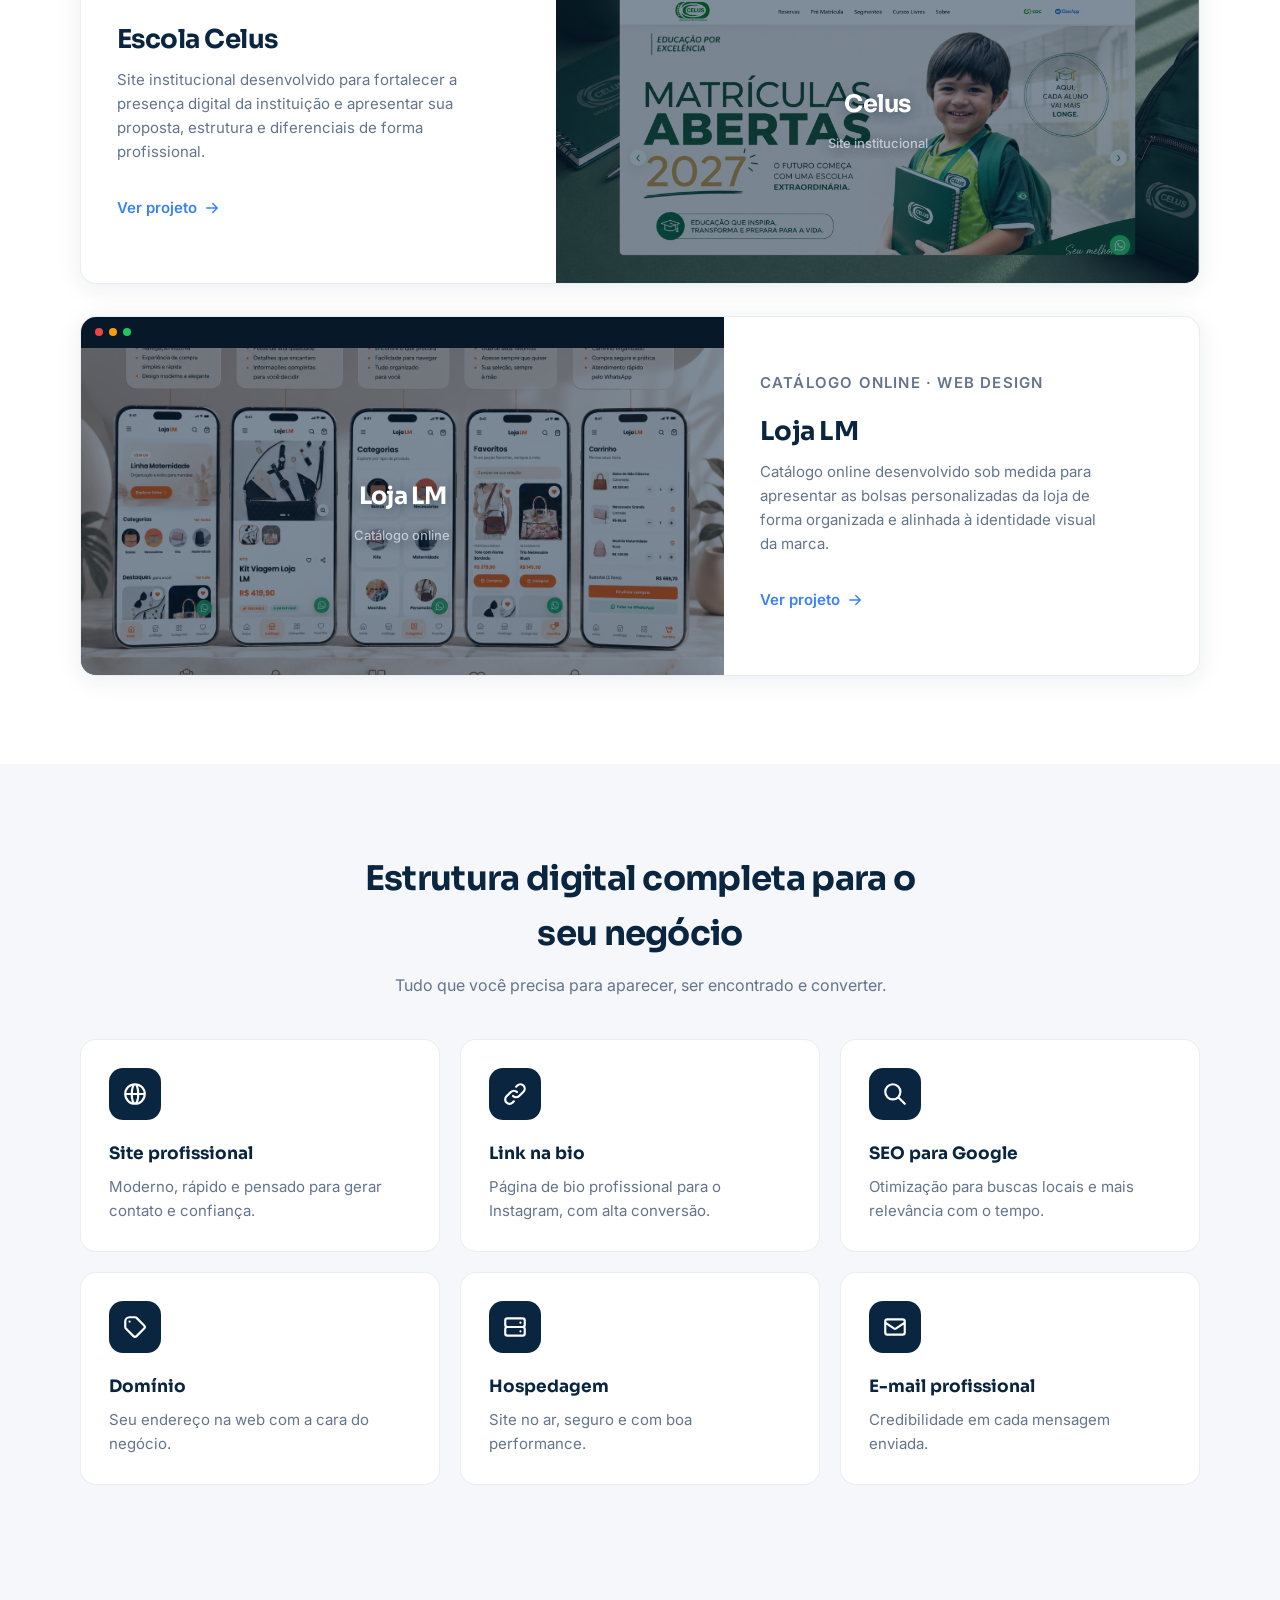
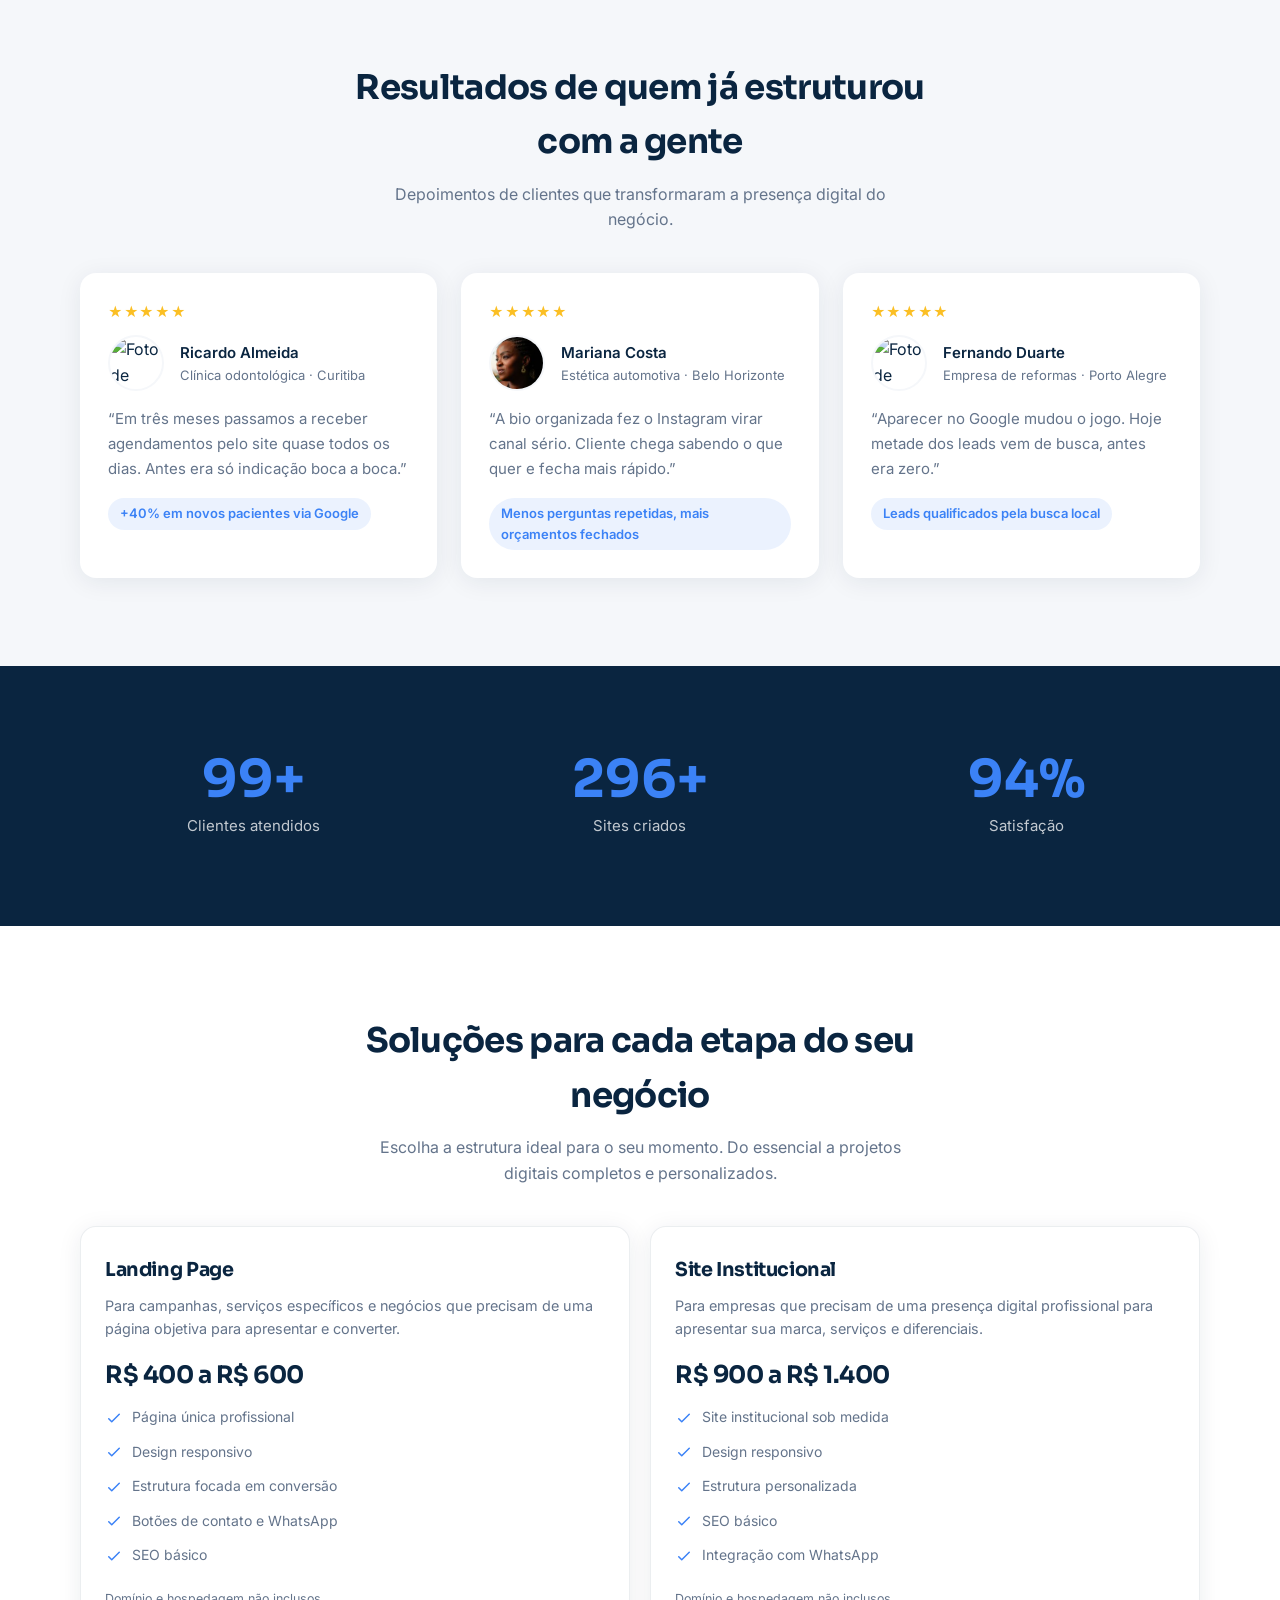
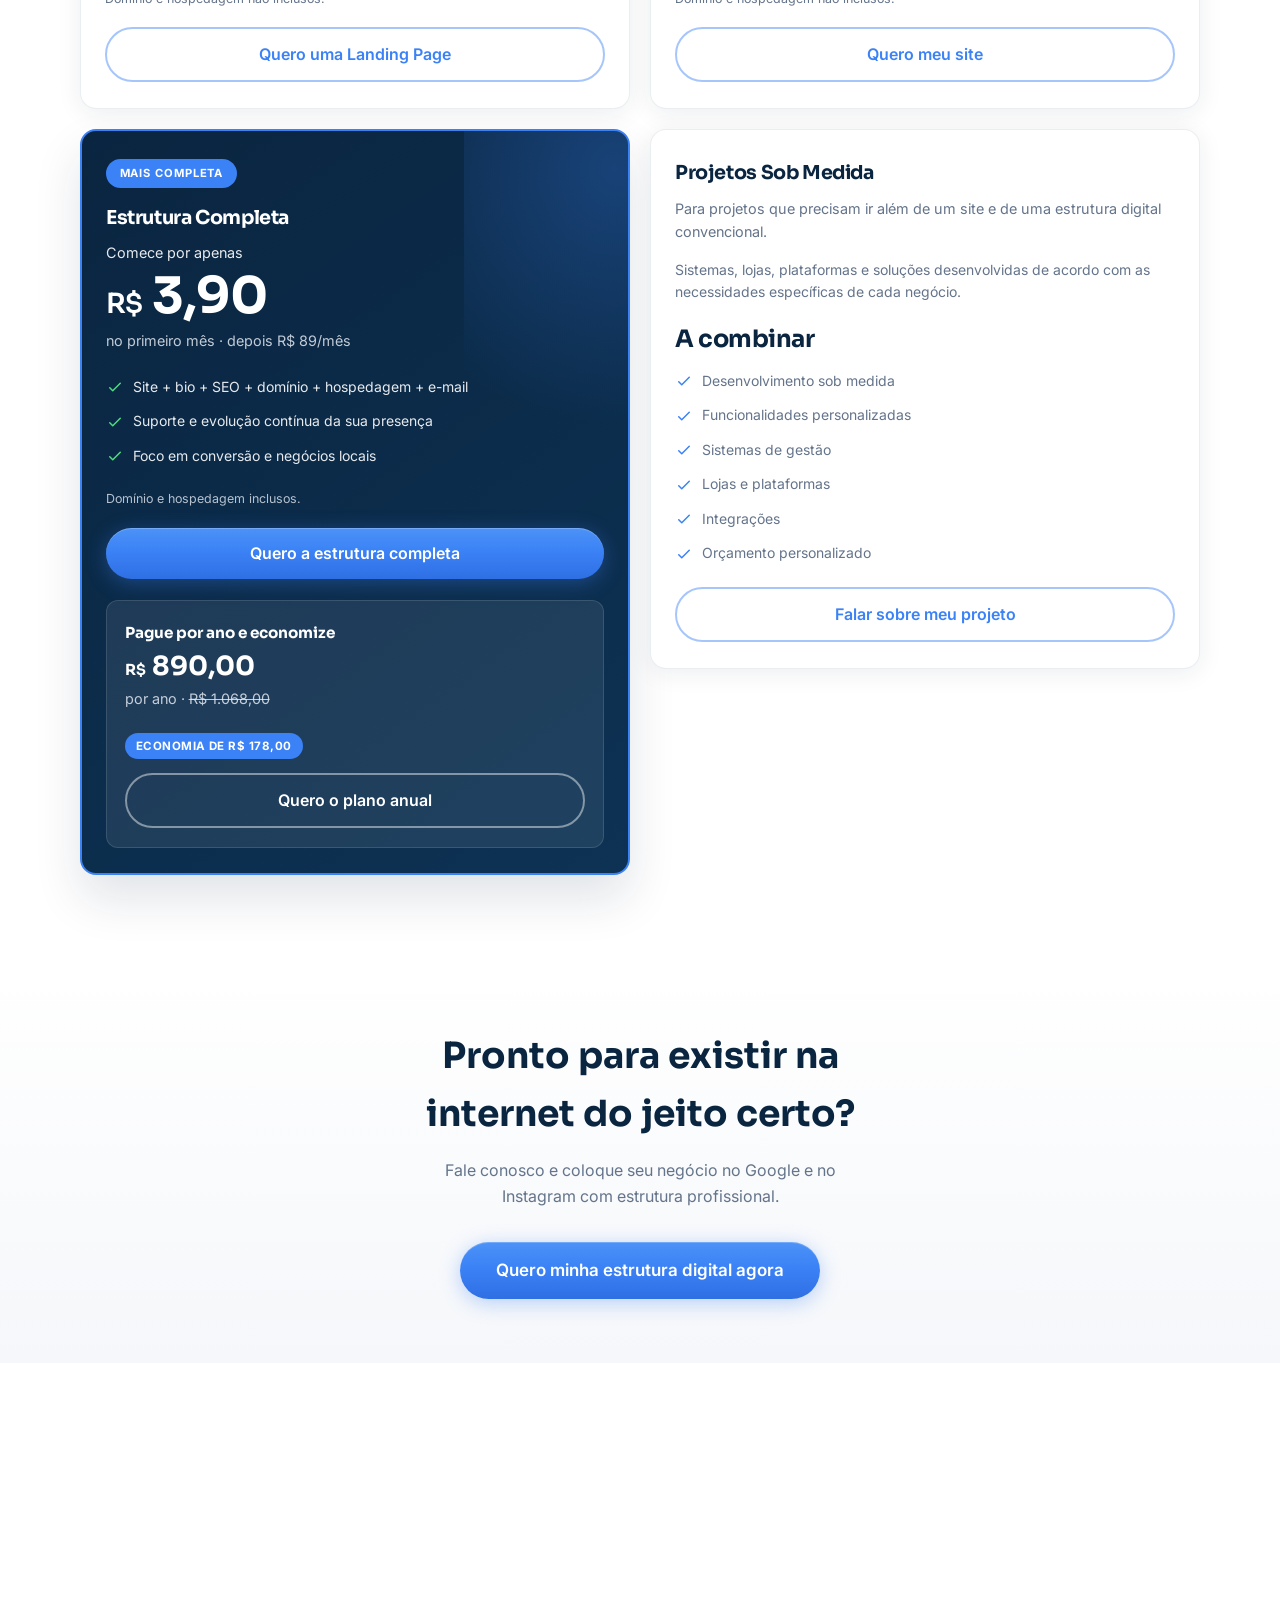
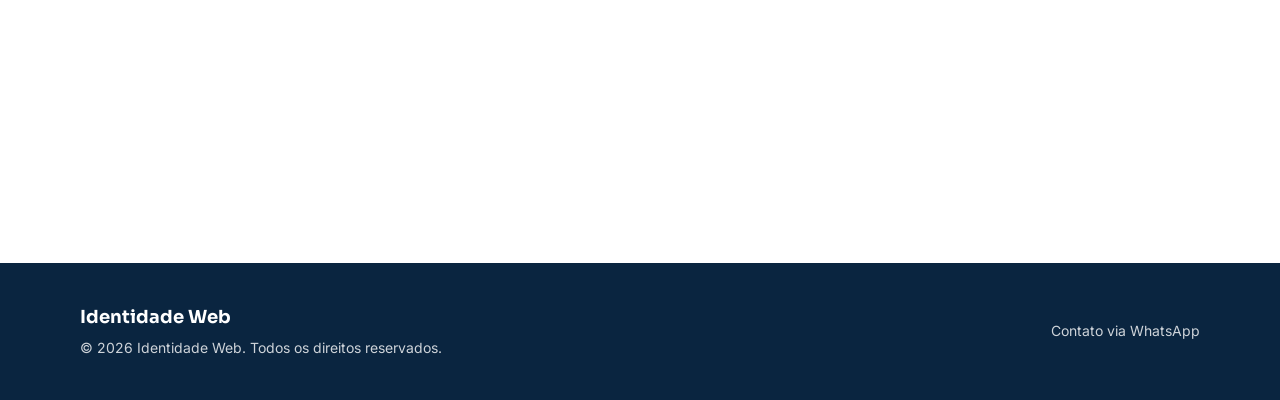
==== commit 968ded72: "atualização do bob" ====
--- a/index.html
+++ b/index.html
@@ -1486,17 +1486,18 @@
     /* Bob widget */
     .bob-widget {
       position: fixed;
-      z-index: 190;
-      display: flex;
-      flex-direction: column;
+      z-index: 90;
+      display: flex;
+      flex-direction: row;
       align-items: flex-end;
-      gap: 0.55rem;
-      width: min(280px, calc(100% - 1.5rem));
-      right: 1.25rem;
-      bottom: 5.75rem;
+      gap: 0.4rem;
+      width: min(340px, calc(100% - 1.25rem));
+      right: 0.75rem;
+      top: 5.5rem;
+      bottom: auto;
       opacity: 0;
       pointer-events: none;
-      transform: translateY(20px);
+      transform: translateY(-12px);
       transition: opacity 0.5s ease, transform 0.5s ease;
     }
     .bob-widget.bob-is-visible {
@@ -1505,7 +1506,9 @@
       transform: translateY(0);
     }
     .bob-bubble {
-      width: 100%;
+      flex: 1;
+      min-width: 0;
+      width: auto;
       padding: 0.95rem 2.1rem 1rem 1rem;
       background: var(--white);
       color: var(--navy);
@@ -1517,14 +1520,15 @@
     .bob-bubble::after {
       content: '';
       position: absolute;
-      right: 28px;
-      bottom: -7px;
+      right: -6px;
+      top: auto;
+      bottom: 22px;
       width: 12px;
       height: 12px;
       background: var(--white);
       border-right: 1px solid rgba(59, 130, 246, 0.22);
       border-bottom: 1px solid rgba(59, 130, 246, 0.22);
-      transform: rotate(45deg);
+      transform: rotate(-45deg);
     }
     .bob-hi {
       font-family: 'Sora', sans-serif;
@@ -1621,19 +1625,23 @@
     .bob-widget.bob-is-minimized .bob-bubble { display: none; }
     .bob-widget.bob-is-minimized .bob-avatar { width: 72px; }
     .bob-widget.bob-keyboard-open {
-      bottom: 0.75rem;
+      top: 5.5rem;
+      bottom: auto;
     }
     .bob-avatar {
-      width: 92px;
+      width: 72px;
       height: auto;
       display: block;
+      flex-shrink: 0;
       filter: drop-shadow(0 10px 18px rgba(10, 37, 64, 0.22));
       transition: opacity 0.35s ease;
     }
     .bob-avatar.bob-is-fading { opacity: 0; }
     @media (min-width: 900px) {
       .bob-widget {
+        z-index: 190;
         left: auto;
+        top: auto;
         right: 6.25rem;
         bottom: 1.5rem;
         width: auto;
@@ -2538,15 +2546,8 @@
       }
 
       function keepBobVisible() {
-        if (!window.visualViewport) return;
-        var overlap = window.innerHeight - window.visualViewport.height - window.visualViewport.offsetTop;
-        if (overlap > 80) {
-          bob.classList.add('bob-keyboard-open');
-          bob.style.bottom = (overlap + 12) + 'px';
-        } else {
-          bob.classList.remove('bob-keyboard-open');
-          bob.style.bottom = '';
-        }
+        if (window.innerWidth >= 900) return;
+        bob.style.bottom = '';
       }
 
       window.setTimeout(function () {
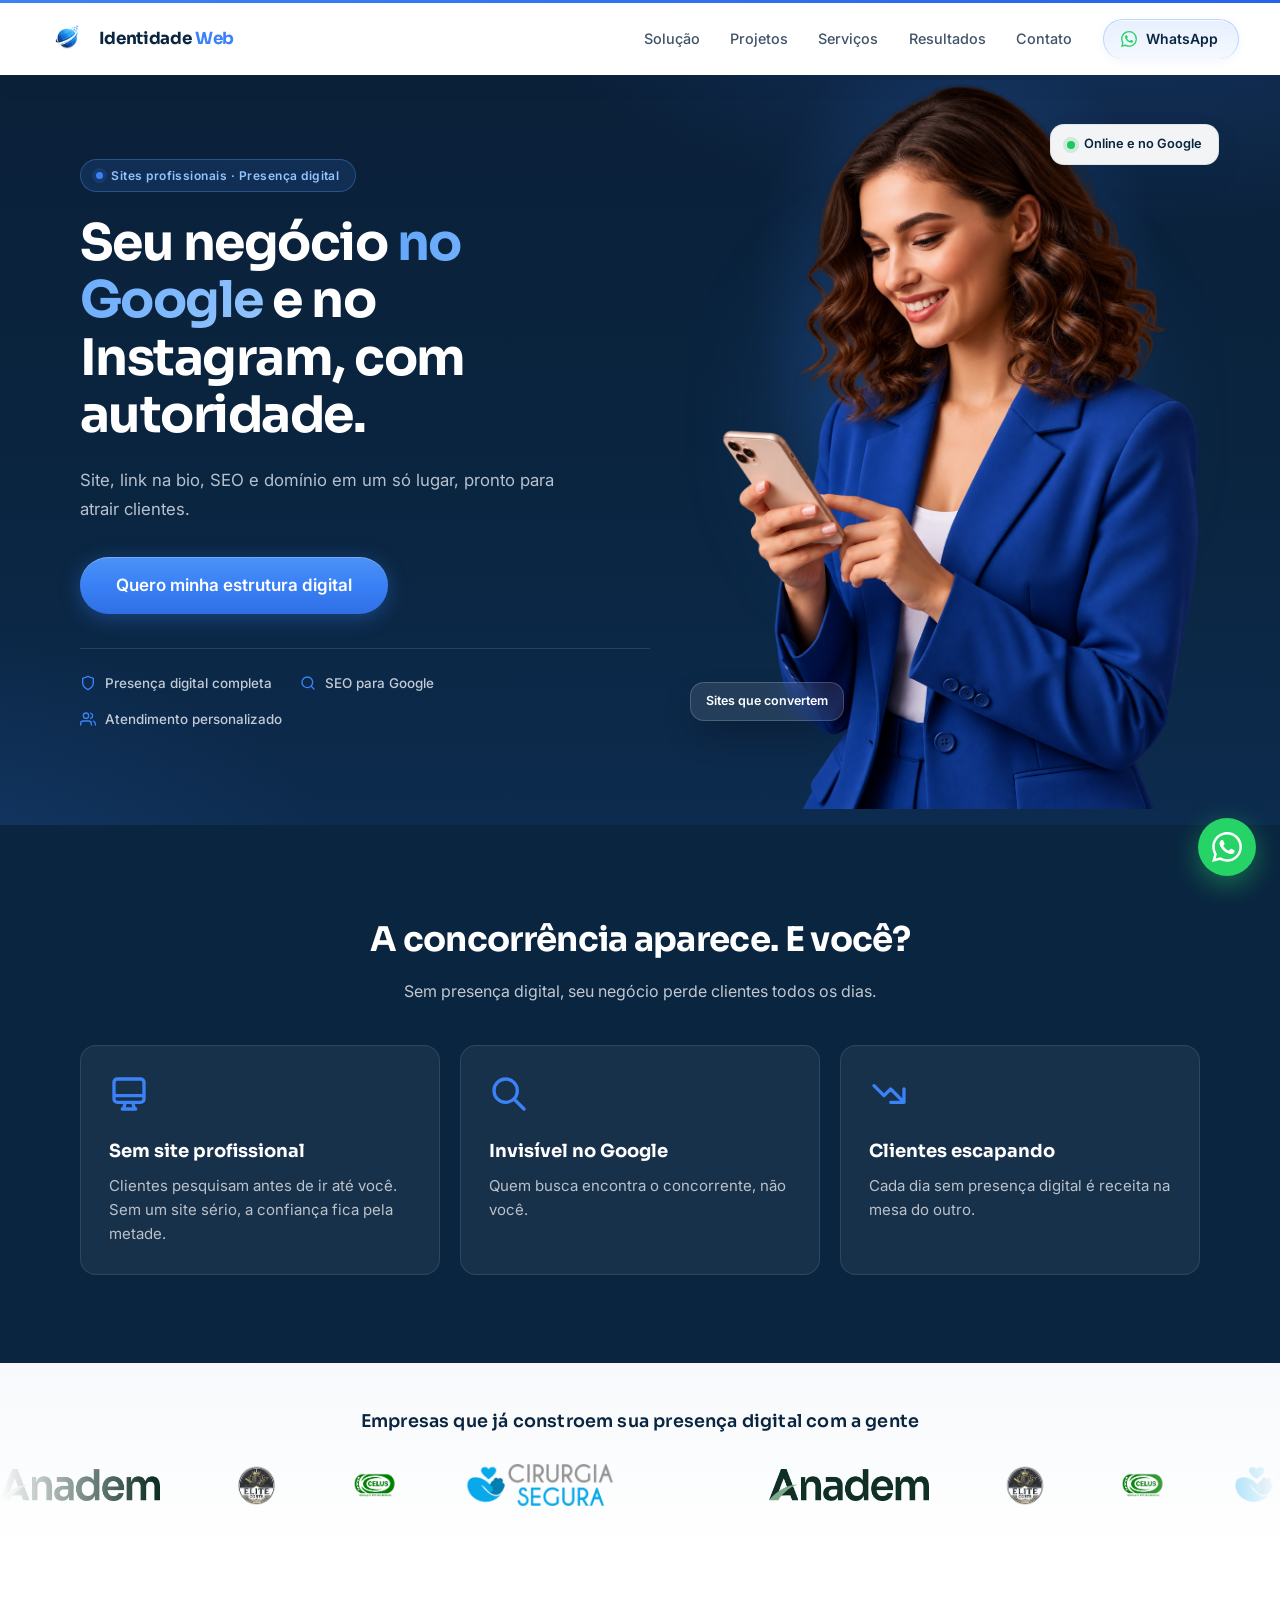
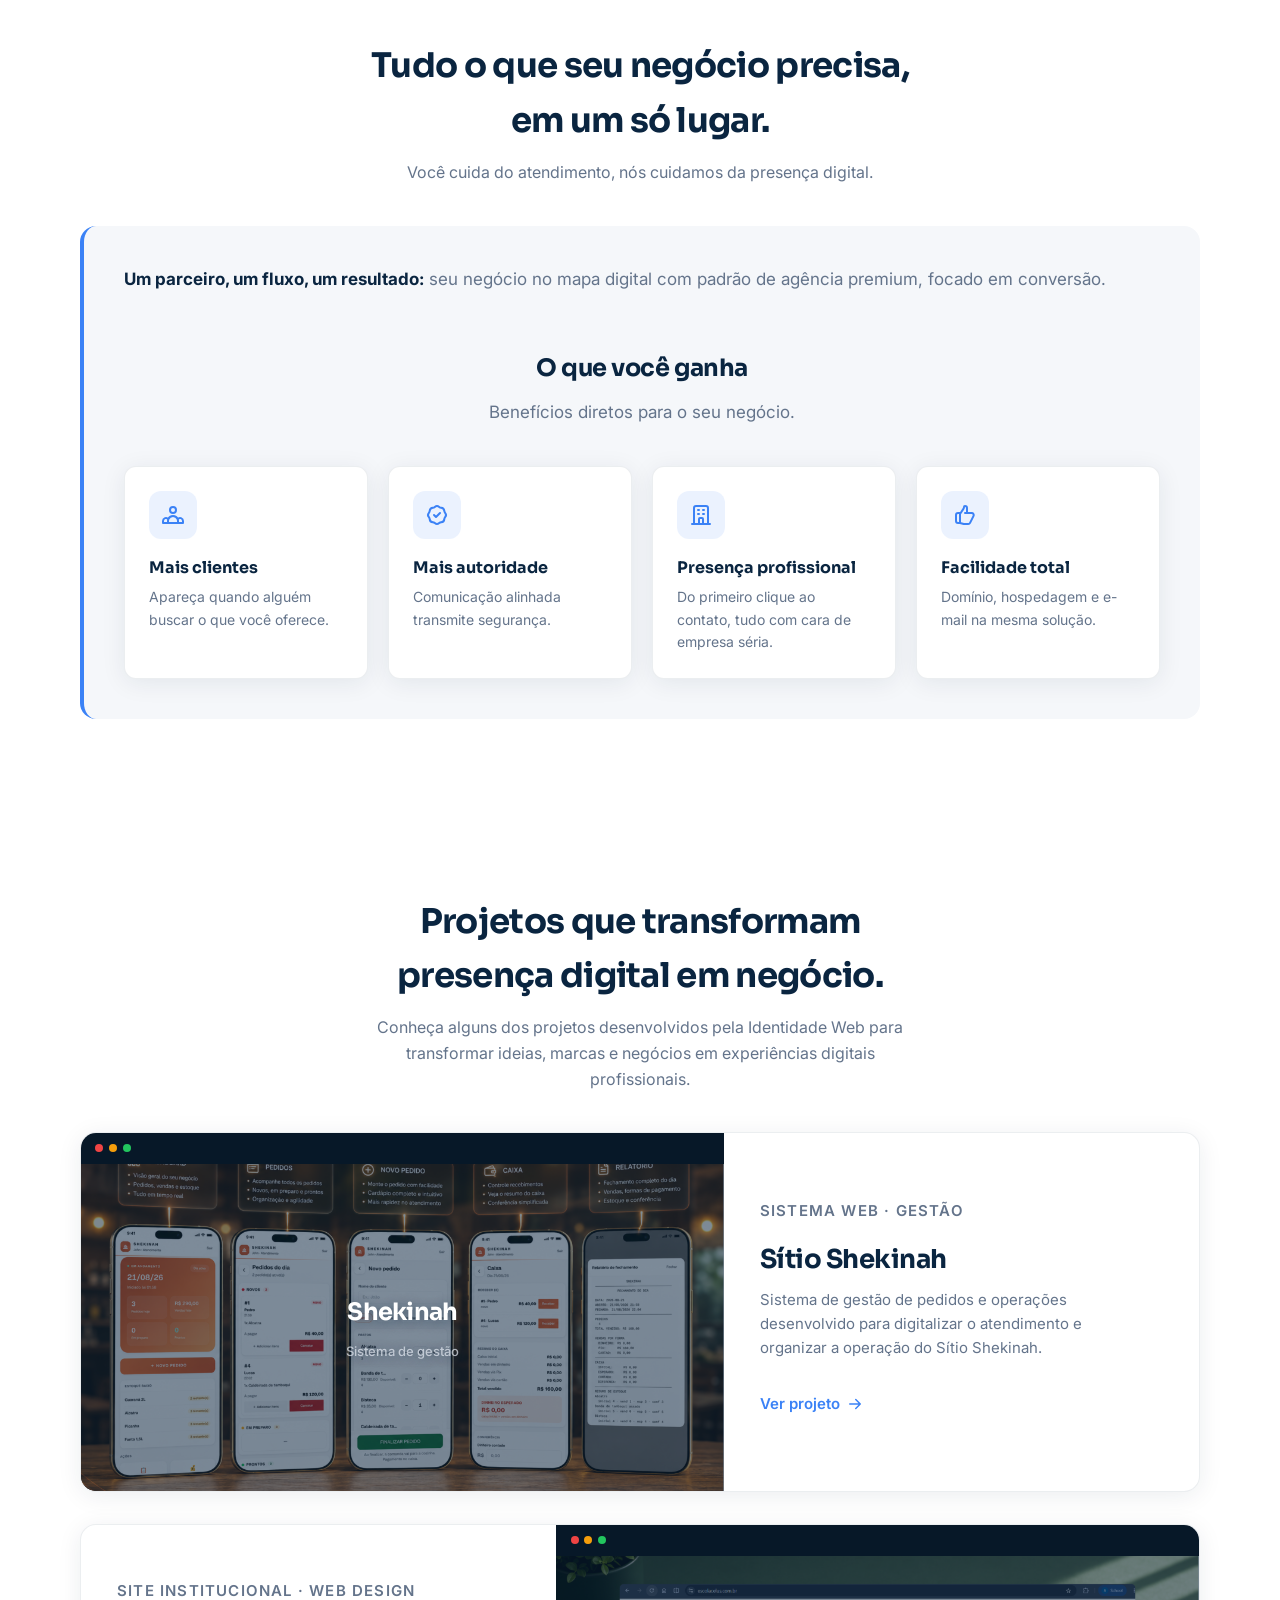
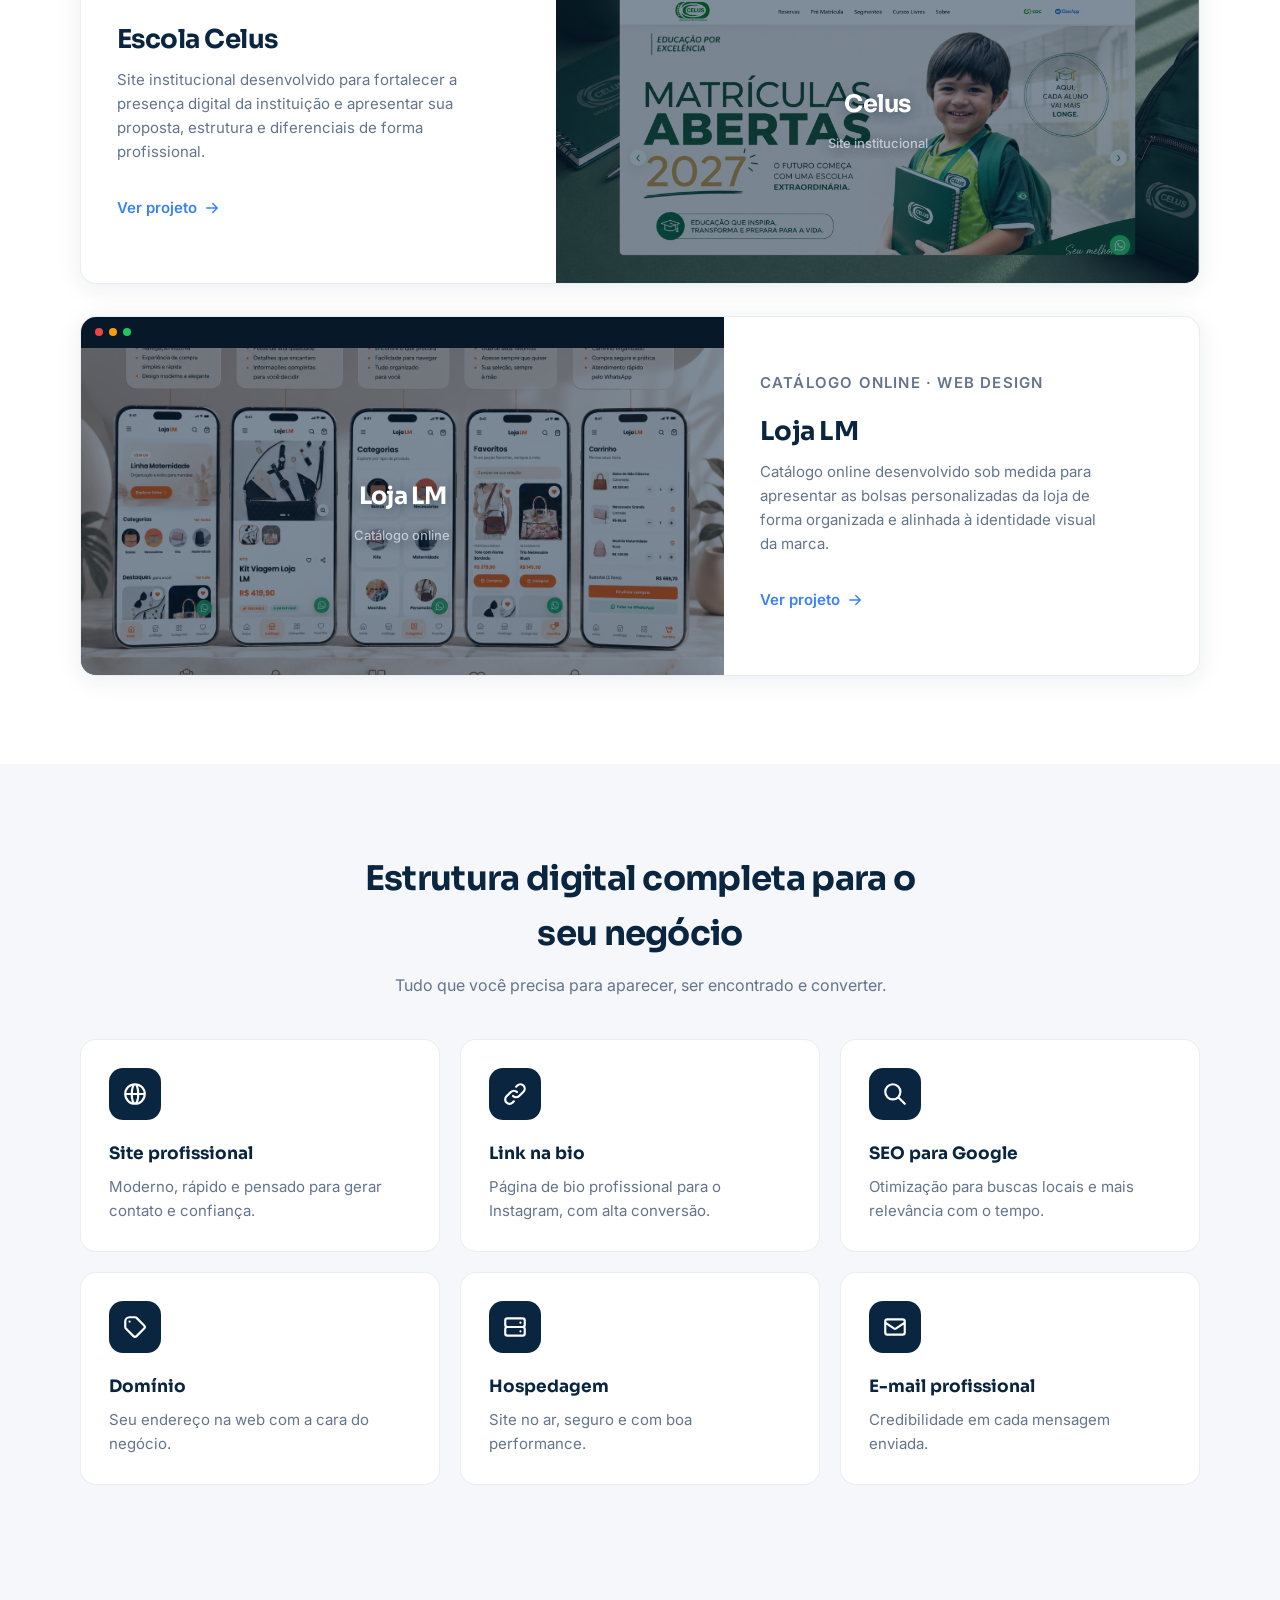
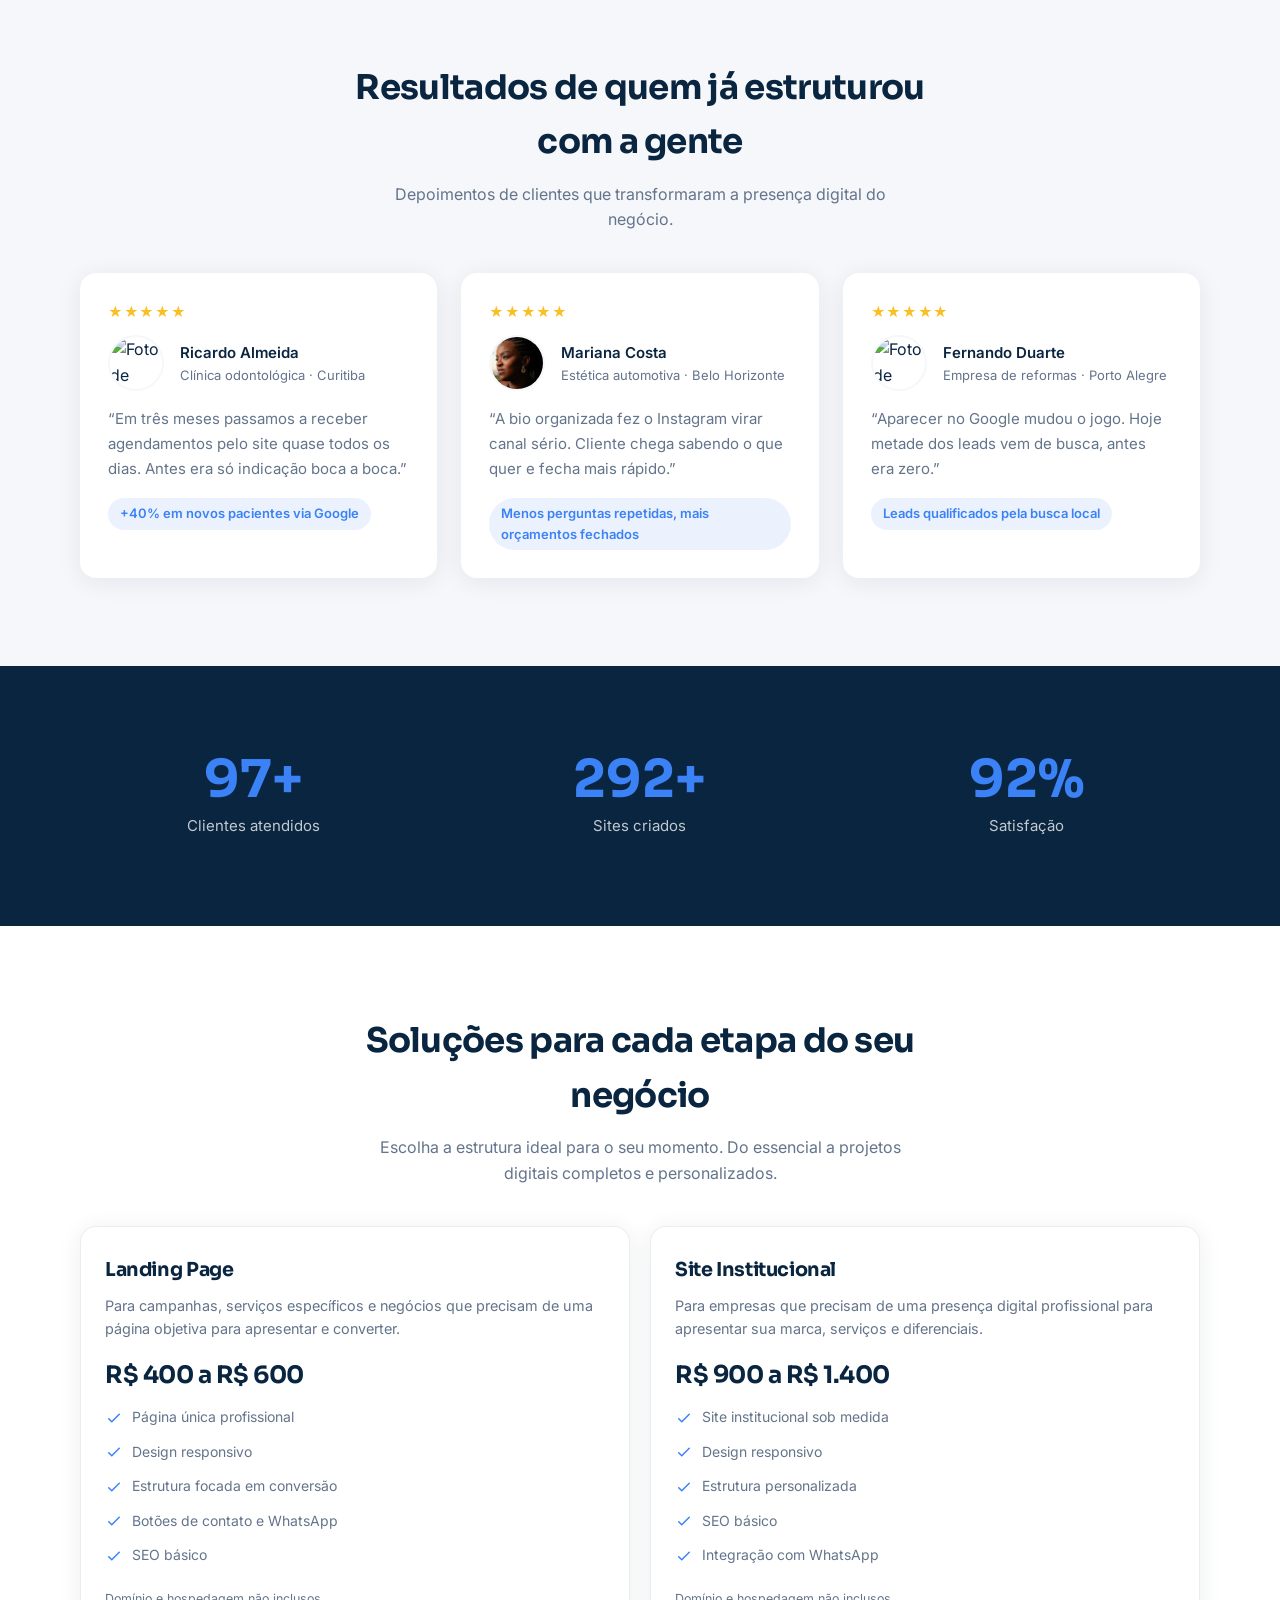
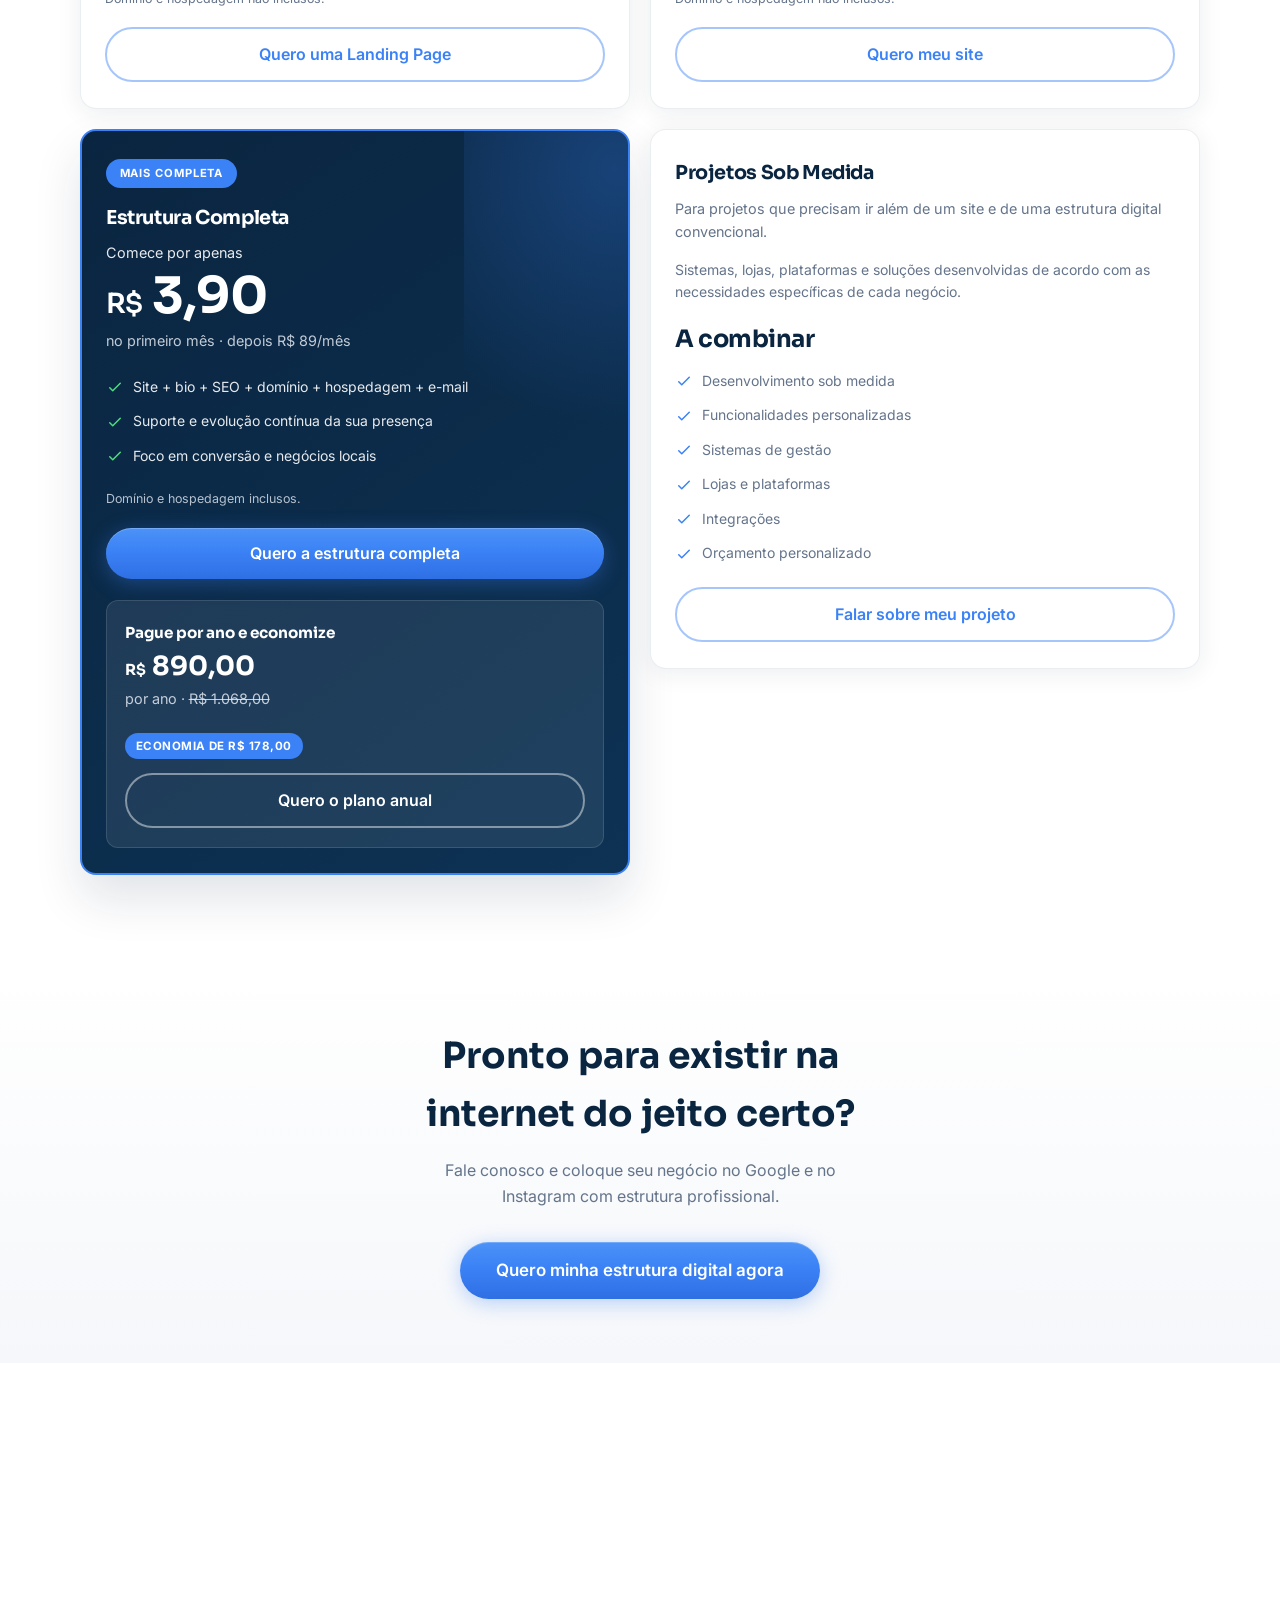
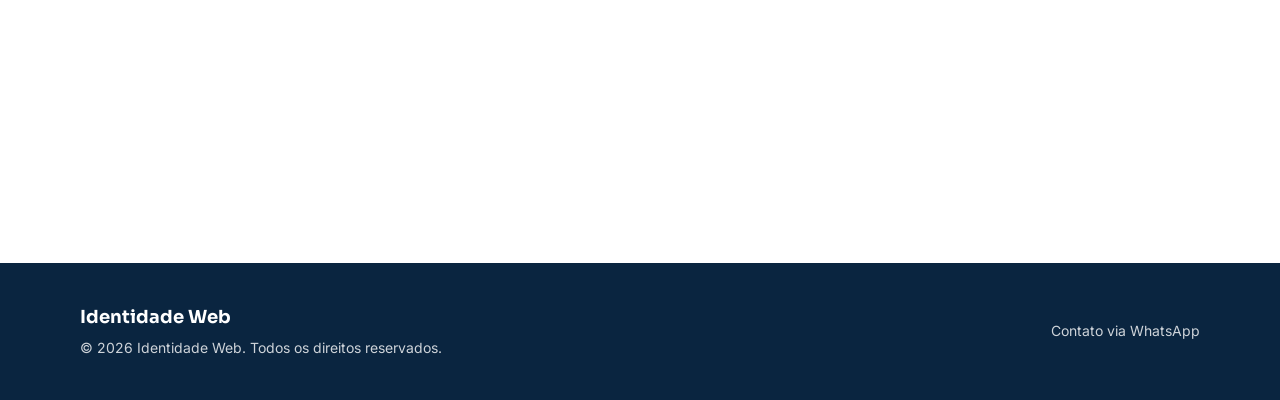
==== commit b6e6db32: "adicionar crm" ====
--- a/index.html
+++ b/index.html
@@ -2525,6 +2525,7 @@
       var phoneError = document.getElementById('bob-phone-error');
       var bobName = '';
       var bobPhone = '';
+      var bobSent = false;
       var waBtn = document.getElementById('bob-wa');
       var closeBtn = document.getElementById('bob-close');
       if (!bob || !form || !nameInput || !phoneForm || !phoneInput) return;
@@ -2591,8 +2592,25 @@
         phoneError.classList.remove('bob-is-shown');
       });
 
+      function sendBobContact(name, phone) {
+        fetch('/api/contact', {
+          method: 'POST',
+          headers: { 'Content-Type': 'application/json' },
+          body: JSON.stringify({
+            name: name,
+            phone: phone,
+            source: 'Bob'
+          })
+        }).then(function (res) {
+          if (!res.ok) console.error('Bob: não foi possível salvar o contato.');
+        }).catch(function () {
+          console.error('Bob: não foi possível salvar o contato.');
+        });
+      }
+
       phoneForm.addEventListener('submit', function (e) {
         e.preventDefault();
+        if (bobSent) return;
         var digits = (phoneInput.value || '').replace(/\D/g, '');
         if (digits.length !== 11) {
           phoneError.classList.add('bob-is-shown');
@@ -2601,12 +2619,14 @@
         }
         phoneError.classList.remove('bob-is-shown');
         bobPhone = digits;
+        bobSent = true;
         hiEl.textContent = 'Perfeito, ' + bobName + '!';
         askEl.textContent = 'Obrigado! Já tenho seu contato.';
         phoneForm.classList.add('bob-is-hidden');
         if (waBtn) waBtn.classList.remove('bob-is-shown');
         bob.classList.remove('bob-keyboard-open');
         bob.style.bottom = '';
+        sendBobContact(bobName, bobPhone);
         window.setTimeout(function () {
           hideBob(false);
         }, 1800);
